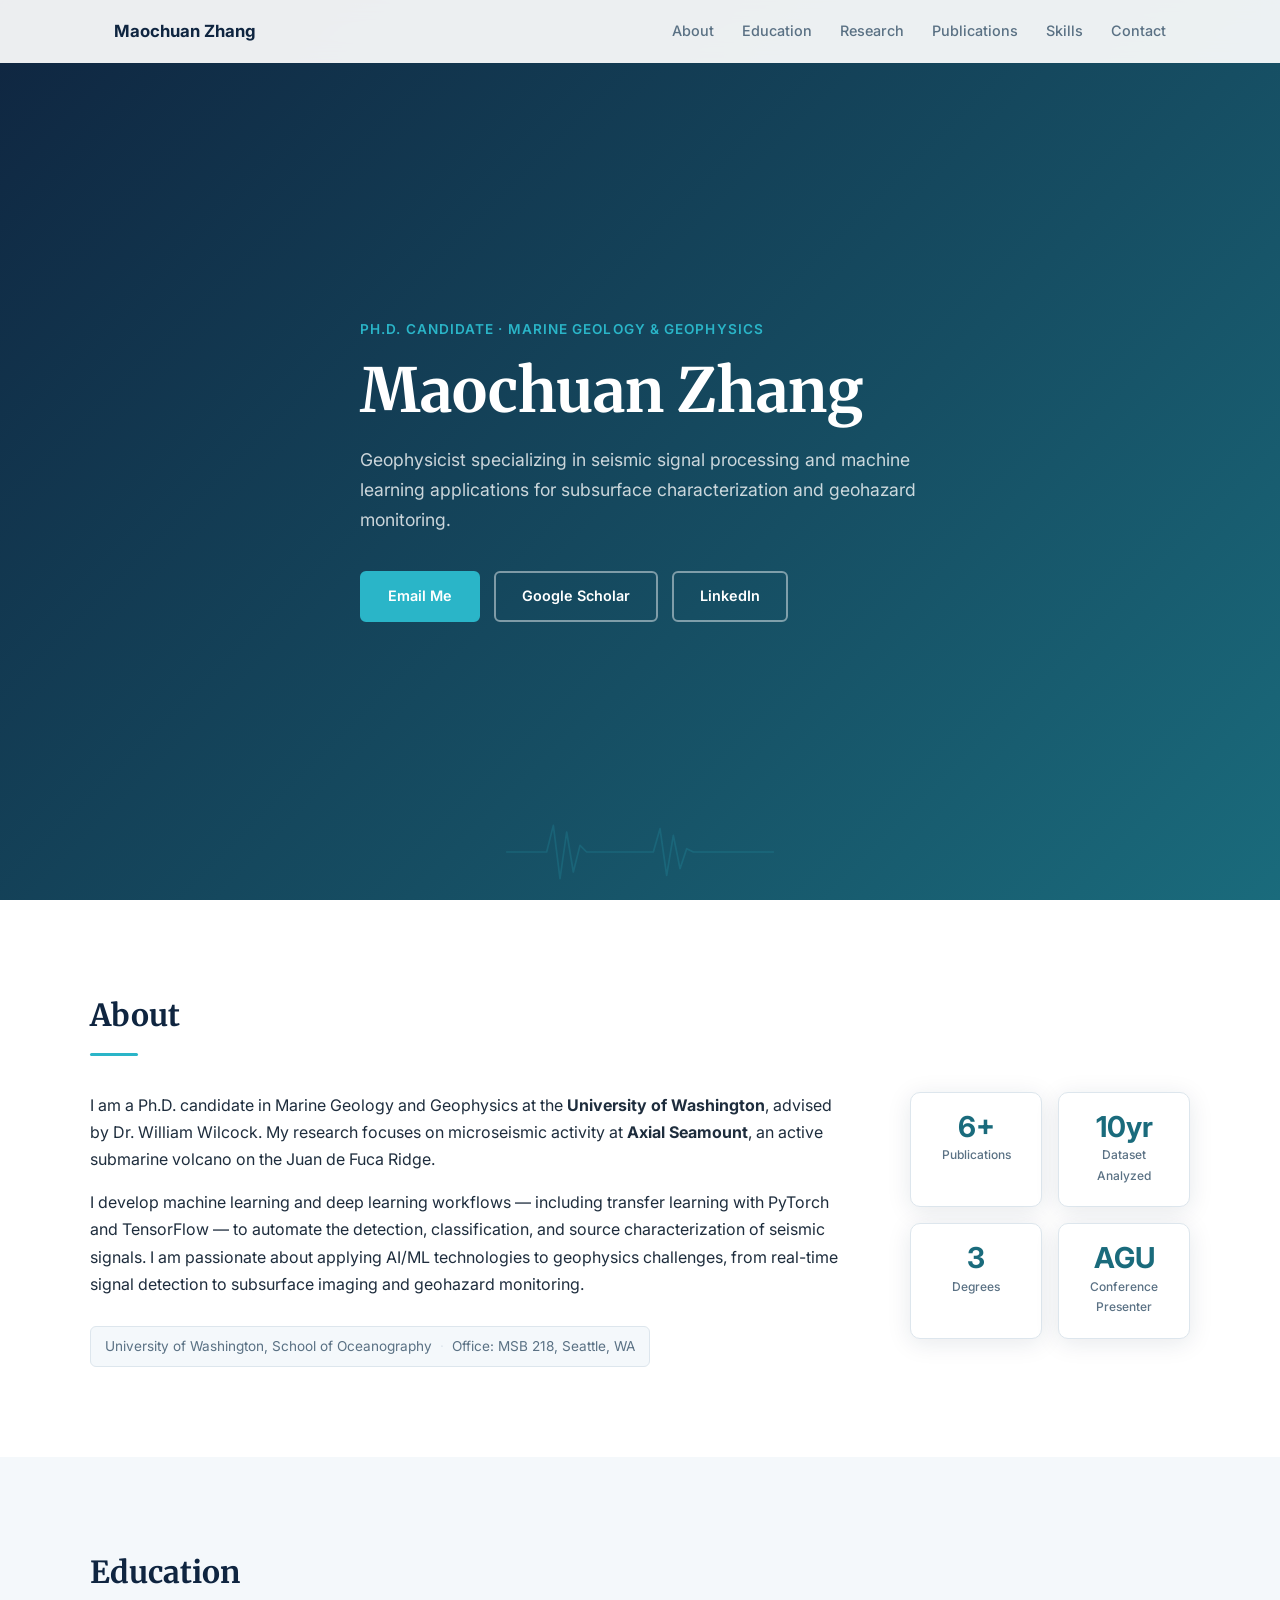
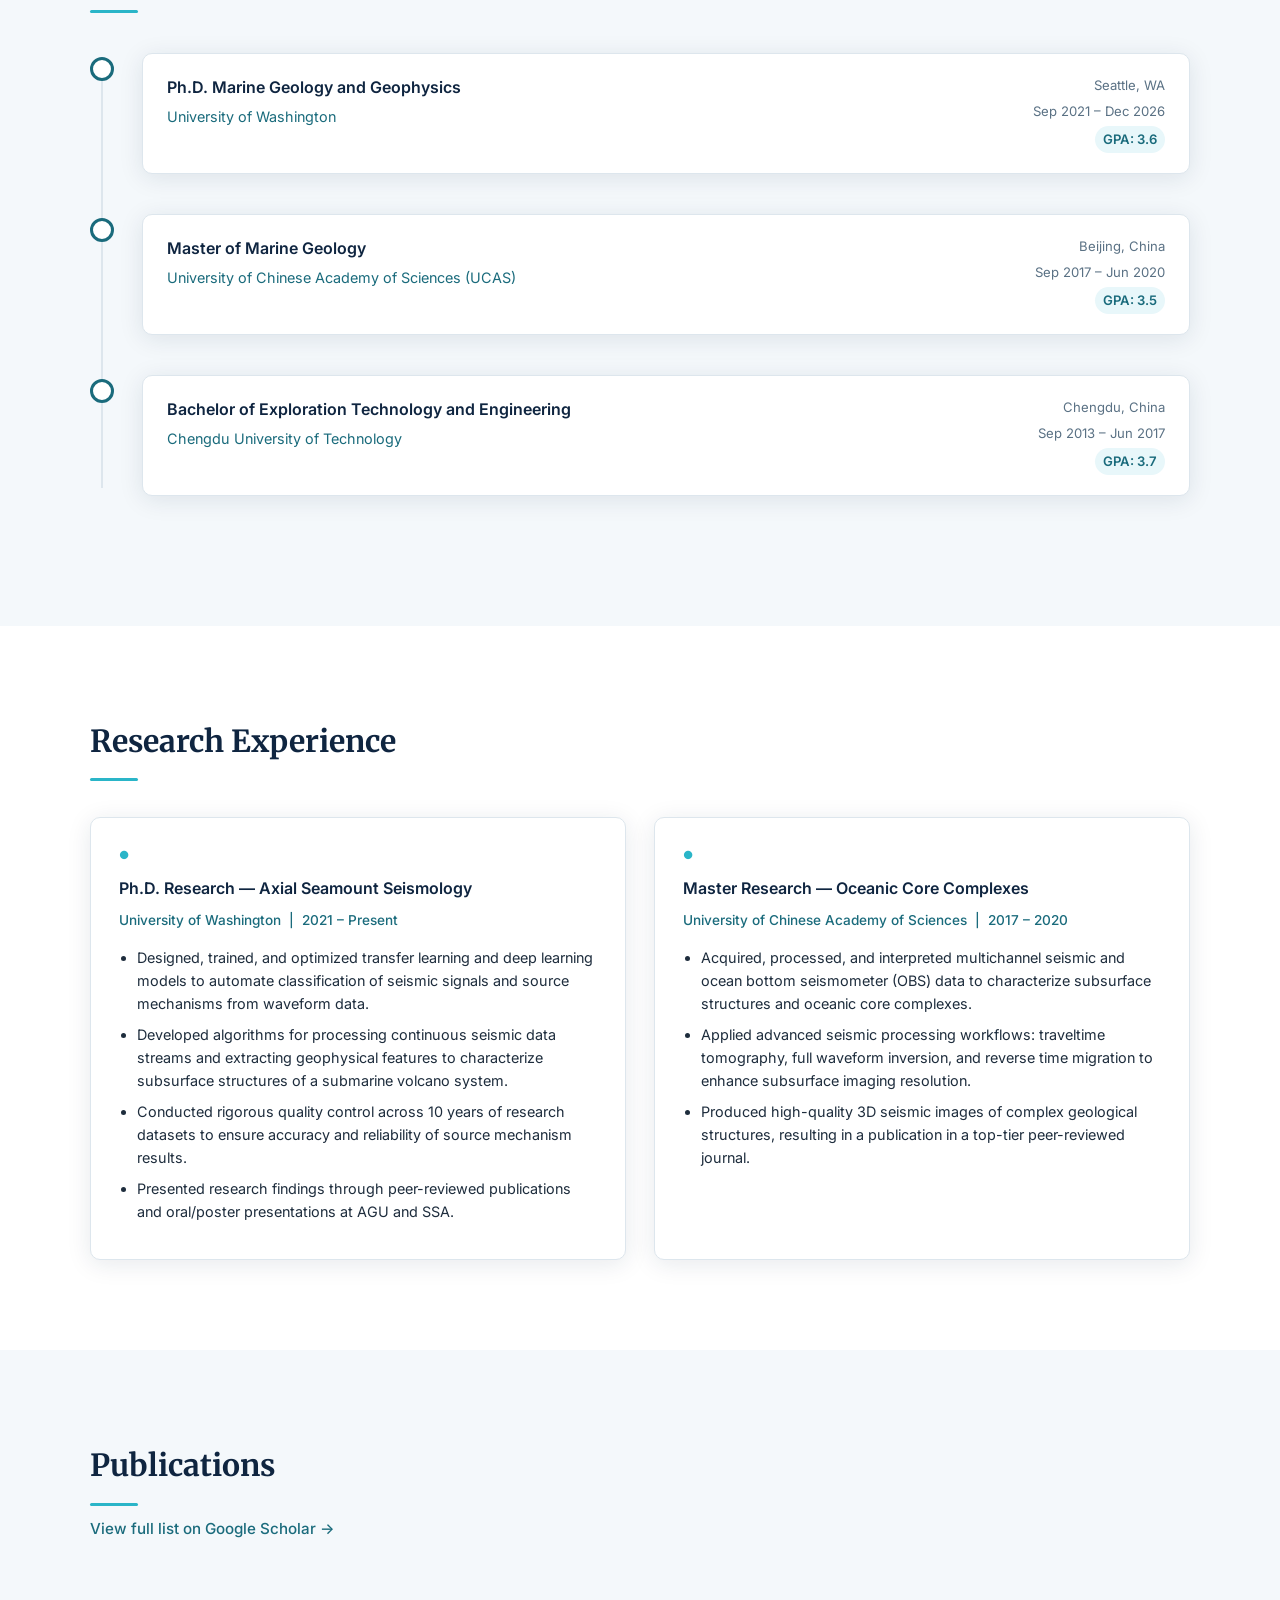
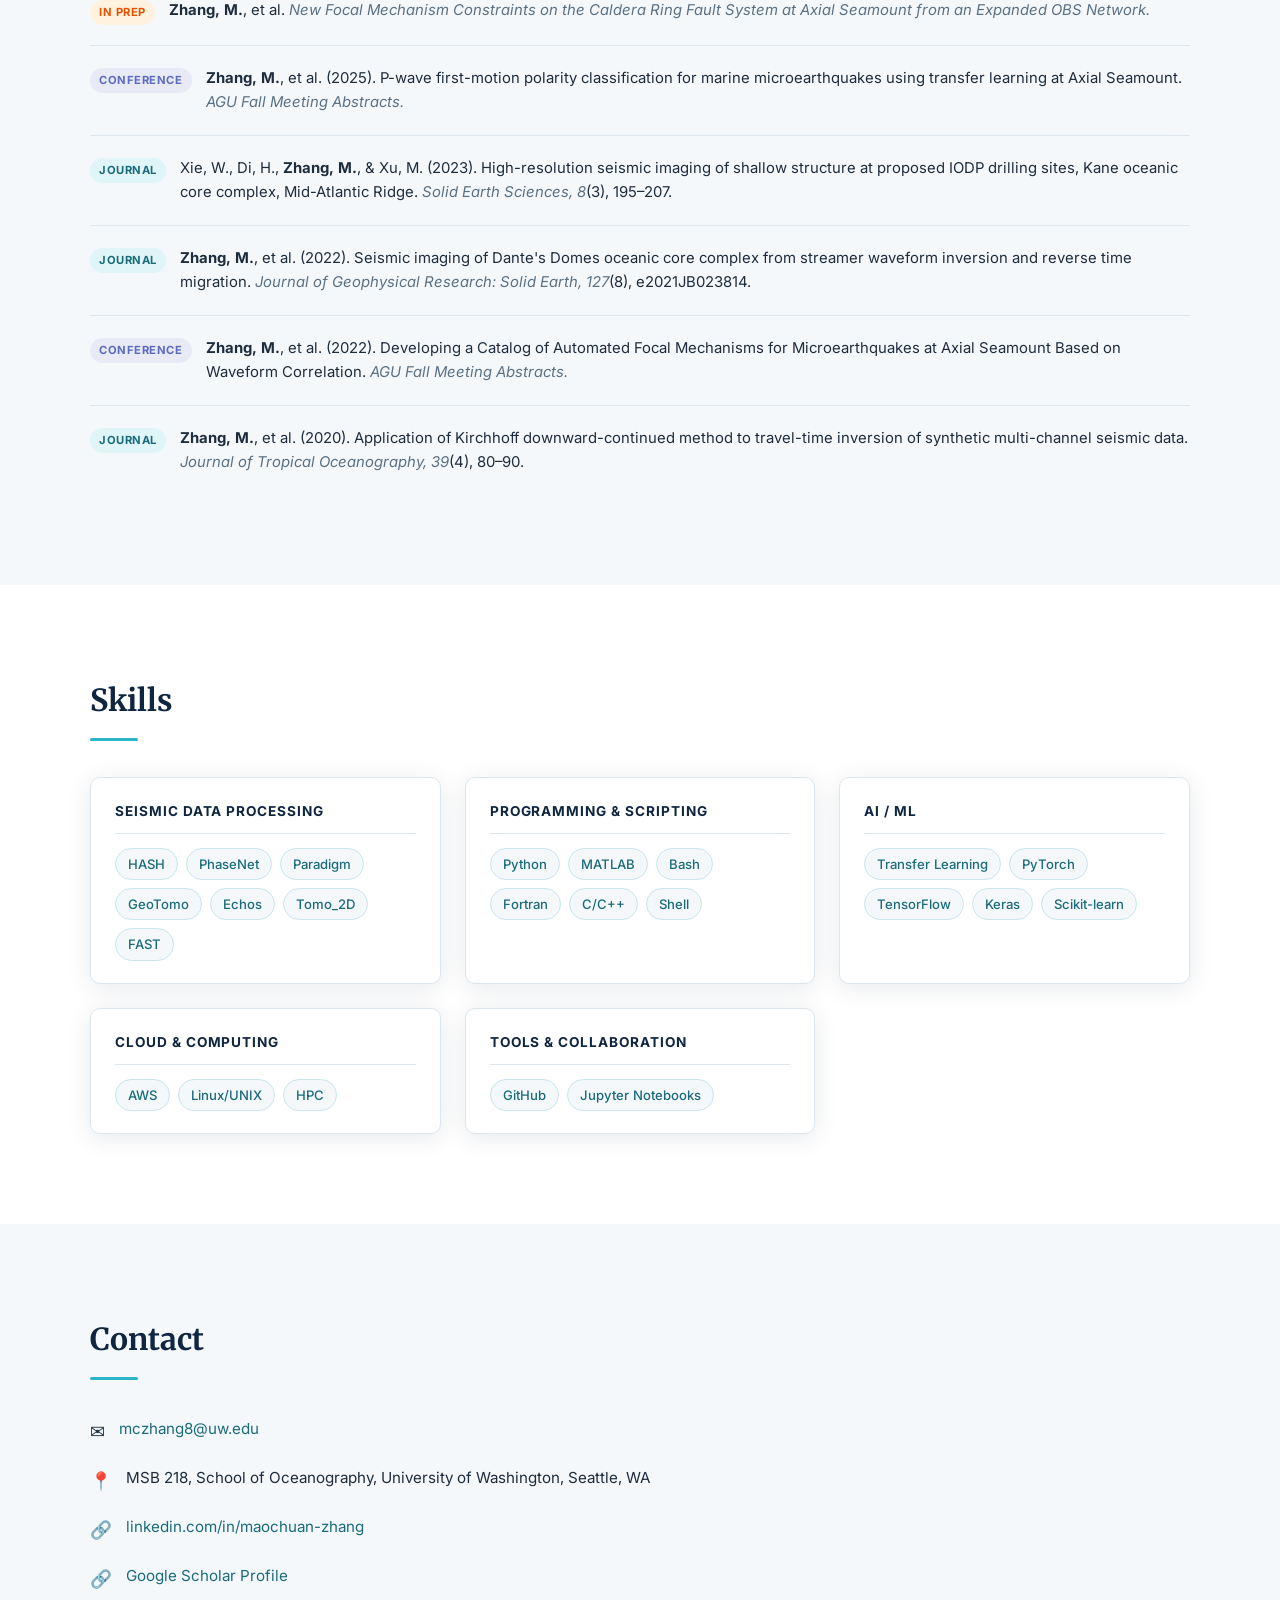
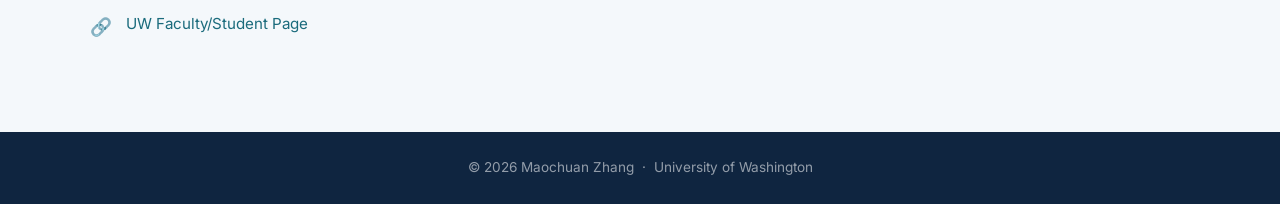
==== index.html @ 8201e982 "Initial personal website Co-Authored-By: Claude Sonnet 4.6 <noreply@anthropic.com>" ====
<!DOCTYPE html>
<html lang="en">
<head>
  <meta charset="UTF-8" />
  <meta name="viewport" content="width=device-width, initial-scale=1.0" />
  <title>Maochuan Zhang</title>
  <link rel="stylesheet" href="style.css" />
  <link href="https://fonts.googleapis.com/css2?family=Inter:wght@300;400;500;600;700&family=Merriweather:ital,wght@0,400;0,700;1,400&display=swap" rel="stylesheet" />
</head>
<body>

  <!-- Navigation -->
  <nav id="navbar">
    <div class="nav-inner">
      <a class="nav-brand" href="#home">Maochuan Zhang</a>
      <ul class="nav-links">
        <li><a href="#about">About</a></li>
        <li><a href="#education">Education</a></li>
        <li><a href="#research">Research</a></li>
        <li><a href="#publications">Publications</a></li>
        <li><a href="#skills">Skills</a></li>
        <li><a href="#contact">Contact</a></li>
      </ul>
      <button class="nav-toggle" aria-label="Toggle menu">&#9776;</button>
    </div>
  </nav>

  <!-- Hero -->
  <section id="home" class="hero">
    <div class="hero-content">
      <p class="hero-tag">Ph.D. Candidate · Marine Geology &amp; Geophysics</p>
      <h1>Maochuan Zhang</h1>
      <p class="hero-sub">
        Geophysicist specializing in seismic signal processing and machine learning applications
        for subsurface characterization and geohazard monitoring.
      </p>
      <div class="hero-links">
        <a href="mailto:mczhang8@uw.edu" class="btn btn-primary">Email Me</a>
        <a href="https://scholar.google.com/citations?user=3ZEk4M4AAAAJ&hl=en" target="_blank" class="btn btn-outline">Google Scholar</a>
        <a href="https://www.linkedin.com/in/maochuan-zhang/" target="_blank" class="btn btn-outline">LinkedIn</a>
      </div>
    </div>
    <div class="hero-visual">
      <div class="seismic-animation">
        <svg viewBox="0 0 400 120" xmlns="http://www.w3.org/2000/svg">
          <polyline class="wave" points="0,60 40,60 60,60 70,20 80,100 90,30 100,90 110,50 120,60 160,60 200,60 220,60 230,25 240,95 250,35 260,85 270,55 280,60 320,60 360,60 400,60"/>
        </svg>
      </div>
    </div>
  </section>

  <!-- About -->
  <section id="about" class="section">
    <div class="container">
      <h2 class="section-title">About</h2>
      <div class="about-grid">
        <div class="about-text">
          <p>
            I am a Ph.D. candidate in Marine Geology and Geophysics at the
            <strong>University of Washington</strong>, advised by Dr. William Wilcock.
            My research focuses on microseismic activity at <strong>Axial Seamount</strong>,
            an active submarine volcano on the Juan de Fuca Ridge.
          </p>
          <p>
            I develop machine learning and deep learning workflows — including transfer learning
            with PyTorch and TensorFlow — to automate the detection, classification, and source
            characterization of seismic signals. I am passionate about applying AI/ML technologies
            to geophysics challenges, from real-time signal detection to subsurface imaging and
            geohazard monitoring.
          </p>
          <div class="affiliation-badge">
            <span>University of Washington, School of Oceanography</span>
            <span class="sep">·</span>
            <span>Office: MSB 218, Seattle, WA</span>
          </div>
        </div>
        <div class="about-stats">
          <div class="stat-card">
            <span class="stat-num">6+</span>
            <span class="stat-label">Publications</span>
          </div>
          <div class="stat-card">
            <span class="stat-num">10yr</span>
            <span class="stat-label">Dataset Analyzed</span>
          </div>
          <div class="stat-card">
            <span class="stat-num">3</span>
            <span class="stat-label">Degrees</span>
          </div>
          <div class="stat-card">
            <span class="stat-num">AGU</span>
            <span class="stat-label">Conference Presenter</span>
          </div>
        </div>
      </div>
    </div>
  </section>

  <!-- Education -->
  <section id="education" class="section section-alt">
    <div class="container">
      <h2 class="section-title">Education</h2>
      <div class="timeline">

        <div class="timeline-item">
          <div class="timeline-dot"></div>
          <div class="timeline-content">
            <div class="timeline-header">
              <div>
                <h3>Ph.D. Marine Geology and Geophysics</h3>
                <p class="institution">University of Washington</p>
              </div>
              <div class="timeline-meta">
                <span class="location">Seattle, WA</span>
                <span class="date">Sep 2021 – Dec 2026</span>
                <span class="gpa">GPA: 3.6</span>
              </div>
            </div>
          </div>
        </div>

        <div class="timeline-item">
          <div class="timeline-dot"></div>
          <div class="timeline-content">
            <div class="timeline-header">
              <div>
                <h3>Master of Marine Geology</h3>
                <p class="institution">University of Chinese Academy of Sciences (UCAS)</p>
              </div>
              <div class="timeline-meta">
                <span class="location">Beijing, China</span>
                <span class="date">Sep 2017 – Jun 2020</span>
                <span class="gpa">GPA: 3.5</span>
              </div>
            </div>
          </div>
        </div>

        <div class="timeline-item">
          <div class="timeline-dot"></div>
          <div class="timeline-content">
            <div class="timeline-header">
              <div>
                <h3>Bachelor of Exploration Technology and Engineering</h3>
                <p class="institution">Chengdu University of Technology</p>
              </div>
              <div class="timeline-meta">
                <span class="location">Chengdu, China</span>
                <span class="date">Sep 2013 – Jun 2017</span>
                <span class="gpa">GPA: 3.7</span>
              </div>
            </div>
          </div>
        </div>

      </div>
    </div>
  </section>

  <!-- Research -->
  <section id="research" class="section">
    <div class="container">
      <h2 class="section-title">Research Experience</h2>
      <div class="research-grid">

        <div class="research-card">
          <div class="research-icon">&#9679;</div>
          <h3>Ph.D. Research — Axial Seamount Seismology</h3>
          <p class="research-place">University of Washington &nbsp;|&nbsp; 2021 – Present</p>
          <ul>
            <li>Designed, trained, and optimized transfer learning and deep learning models to automate classification of seismic signals and source mechanisms from waveform data.</li>
            <li>Developed algorithms for processing continuous seismic data streams and extracting geophysical features to characterize subsurface structures of a submarine volcano system.</li>
            <li>Conducted rigorous quality control across 10 years of research datasets to ensure accuracy and reliability of source mechanism results.</li>
            <li>Presented research findings through peer-reviewed publications and oral/poster presentations at AGU and SSA.</li>
          </ul>
        </div>

        <div class="research-card">
          <div class="research-icon">&#9679;</div>
          <h3>Master Research — Oceanic Core Complexes</h3>
          <p class="research-place">University of Chinese Academy of Sciences &nbsp;|&nbsp; 2017 – 2020</p>
          <ul>
            <li>Acquired, processed, and interpreted multichannel seismic and ocean bottom seismometer (OBS) data to characterize subsurface structures and oceanic core complexes.</li>
            <li>Applied advanced seismic processing workflows: traveltime tomography, full waveform inversion, and reverse time migration to enhance subsurface imaging resolution.</li>
            <li>Produced high-quality 3D seismic images of complex geological structures, resulting in a publication in a top-tier peer-reviewed journal.</li>
          </ul>
        </div>

      </div>
    </div>
  </section>

  <!-- Publications -->
  <section id="publications" class="section section-alt">
    <div class="container">
      <h2 class="section-title">Publications</h2>
      <p class="section-sub">
        <a href="https://scholar.google.com/citations?user=3ZEk4M4AAAAJ&hl=en" target="_blank">View full list on Google Scholar &rarr;</a>
      </p>
      <ol class="pub-list">

        <li class="pub-item">
          <span class="pub-badge prep">In Prep</span>
          <p><strong>Zhang, M.</strong>, et al. <em>New Focal Mechanism Constraints on the Caldera Ring Fault System at Axial Seamount from an Expanded OBS Network.</em></p>
        </li>

        <li class="pub-item">
          <span class="pub-badge conf">Conference</span>
          <p><strong>Zhang, M.</strong>, et al. (2025). P-wave first-motion polarity classification for marine microearthquakes using transfer learning at Axial Seamount. <em>AGU Fall Meeting Abstracts.</em></p>
        </li>

        <li class="pub-item">
          <span class="pub-badge journal">Journal</span>
          <p>Xie, W., Di, H., <strong>Zhang, M.</strong>, &amp; Xu, M. (2023). High-resolution seismic imaging of shallow structure at proposed IODP drilling sites, Kane oceanic core complex, Mid-Atlantic Ridge. <em>Solid Earth Sciences, 8</em>(3), 195–207.</p>
        </li>

        <li class="pub-item">
          <span class="pub-badge journal">Journal</span>
          <p><strong>Zhang, M.</strong>, et al. (2022). Seismic imaging of Dante's Domes oceanic core complex from streamer waveform inversion and reverse time migration. <em>Journal of Geophysical Research: Solid Earth, 127</em>(8), e2021JB023814.</p>
        </li>

        <li class="pub-item">
          <span class="pub-badge conf">Conference</span>
          <p><strong>Zhang, M.</strong>, et al. (2022). Developing a Catalog of Automated Focal Mechanisms for Microearthquakes at Axial Seamount Based on Waveform Correlation. <em>AGU Fall Meeting Abstracts.</em></p>
        </li>

        <li class="pub-item">
          <span class="pub-badge journal">Journal</span>
          <p><strong>Zhang, M.</strong>, et al. (2020). Application of Kirchhoff downward-continued method to travel-time inversion of synthetic multi-channel seismic data. <em>Journal of Tropical Oceanography, 39</em>(4), 80–90.</p>
        </li>

      </ol>
    </div>
  </section>

  <!-- Skills -->
  <section id="skills" class="section">
    <div class="container">
      <h2 class="section-title">Skills</h2>
      <div class="skills-grid">

        <div class="skill-group">
          <h3>Seismic Data Processing</h3>
          <div class="tags">
            <span>HASH</span><span>PhaseNet</span><span>Paradigm</span>
            <span>GeoTomo</span><span>Echos</span><span>Tomo_2D</span><span>FAST</span>
          </div>
        </div>

        <div class="skill-group">
          <h3>Programming &amp; Scripting</h3>
          <div class="tags">
            <span>Python</span><span>MATLAB</span><span>Bash</span>
            <span>Fortran</span><span>C/C++</span><span>Shell</span>
          </div>
        </div>

        <div class="skill-group">
          <h3>AI / ML</h3>
          <div class="tags">
            <span>Transfer Learning</span><span>PyTorch</span><span>TensorFlow</span>
            <span>Keras</span><span>Scikit-learn</span>
          </div>
        </div>

        <div class="skill-group">
          <h3>Cloud &amp; Computing</h3>
          <div class="tags">
            <span>AWS</span><span>Linux/UNIX</span><span>HPC</span>
          </div>
        </div>

        <div class="skill-group">
          <h3>Tools &amp; Collaboration</h3>
          <div class="tags">
            <span>GitHub</span><span>Jupyter Notebooks</span>
          </div>
        </div>

      </div>
    </div>
  </section>

  <!-- Contact -->
  <section id="contact" class="section section-alt">
    <div class="container">
      <h2 class="section-title">Contact</h2>
      <div class="contact-grid">
        <div class="contact-info">
          <div class="contact-item">
            <span class="contact-icon">&#9993;</span>
            <a href="mailto:mczhang8@uw.edu">mczhang8@uw.edu</a>
          </div>
          <div class="contact-item">
            <span class="contact-icon">&#128205;</span>
            <span>MSB 218, School of Oceanography, University of Washington, Seattle, WA</span>
          </div>
          <div class="contact-item">
            <span class="contact-icon">&#128279;</span>
            <a href="https://www.linkedin.com/in/maochuan-zhang/" target="_blank">linkedin.com/in/maochuan-zhang</a>
          </div>
          <div class="contact-item">
            <span class="contact-icon">&#128279;</span>
            <a href="https://scholar.google.com/citations?user=3ZEk4M4AAAAJ&hl=en" target="_blank">Google Scholar Profile</a>
          </div>
          <div class="contact-item">
            <span class="contact-icon">&#128279;</span>
            <a href="https://www.ocean.washington.edu/home/Maochuan_Zhang" target="_blank">UW Faculty/Student Page</a>
          </div>
        </div>
      </div>
    </div>
  </section>

  <!-- Footer -->
  <footer>
    <p>&copy; 2026 Maochuan Zhang &nbsp;&middot;&nbsp; University of Washington</p>
  </footer>

  <script>
    // Sticky nav shadow
    window.addEventListener('scroll', () => {
      document.getElementById('navbar').classList.toggle('scrolled', window.scrollY > 10);
    });

    // Mobile menu toggle
    document.querySelector('.nav-toggle').addEventListener('click', () => {
      document.querySelector('.nav-links').classList.toggle('open');
    });

    // Smooth active link highlighting
    const sections = document.querySelectorAll('section[id]');
    const navLinks = document.querySelectorAll('.nav-links a');
    const observer = new IntersectionObserver(entries => {
      entries.forEach(e => {
        if (e.isIntersecting) {
          navLinks.forEach(a => a.classList.remove('active'));
          const link = document.querySelector(`.nav-links a[href="#${e.target.id}"]`);
          if (link) link.classList.add('active');
        }
      });
    }, { threshold: 0.4 });
    sections.forEach(s => observer.observe(s));
  </script>

</body>
</html>
---- style.css ----
/* ===== Reset & Base ===== */
*, *::before, *::after { box-sizing: border-box; margin: 0; padding: 0; }

:root {
  --navy:    #0f2540;
  --teal:    #1a6b7c;
  --accent:  #2ab5c8;
  --light:   #f4f8fb;
  --white:   #ffffff;
  --text:    #1e2d3d;
  --muted:   #5a7184;
  --border:  #dde6ed;
  --radius:  10px;
  --shadow:  0 4px 24px rgba(15,37,64,0.10);
}

html { scroll-behavior: smooth; }

body {
  font-family: 'Inter', sans-serif;
  color: var(--text);
  background: var(--white);
  line-height: 1.7;
  font-size: 16px;
}

a { color: var(--teal); text-decoration: none; }
a:hover { color: var(--accent); }

/* ===== Nav ===== */
#navbar {
  position: fixed; top: 0; left: 0; right: 0; z-index: 100;
  background: rgba(255,255,255,0.92);
  backdrop-filter: blur(10px);
  border-bottom: 1px solid transparent;
  transition: border-color 0.2s, box-shadow 0.2s;
}
#navbar.scrolled {
  border-color: var(--border);
  box-shadow: 0 2px 12px rgba(15,37,64,0.08);
}
.nav-inner {
  max-width: 1100px; margin: auto;
  padding: 0 24px;
  height: 62px;
  display: flex; align-items: center; justify-content: space-between;
}
.nav-brand {
  font-weight: 700; font-size: 1.05rem;
  color: var(--navy);
}
.nav-links {
  display: flex; gap: 28px; list-style: none;
}
.nav-links a {
  font-size: 0.9rem; font-weight: 500;
  color: var(--muted);
  transition: color 0.2s;
  padding-bottom: 2px;
  border-bottom: 2px solid transparent;
}
.nav-links a:hover,
.nav-links a.active {
  color: var(--teal);
  border-bottom-color: var(--accent);
}
.nav-toggle {
  display: none; background: none; border: none;
  font-size: 1.4rem; cursor: pointer; color: var(--navy);
}

/* ===== Hero ===== */
.hero {
  min-height: 100vh;
  background: linear-gradient(135deg, var(--navy) 0%, #164e63 60%, #1a6b7c 100%);
  display: flex; align-items: center;
  padding: 100px 24px 60px;
}
.hero > * { max-width: 1100px; margin: auto; }
.hero {
  flex-direction: column;
  justify-content: center;
  gap: 0;
  position: relative;
  overflow: hidden;
}
.hero-content {
  max-width: 680px;
  position: relative; z-index: 2;
}
.hero-tag {
  font-size: 0.85rem; font-weight: 600; letter-spacing: 0.08em;
  text-transform: uppercase;
  color: var(--accent);
  margin-bottom: 14px;
}
.hero h1 {
  font-family: 'Merriweather', serif;
  font-size: clamp(2.4rem, 5vw, 3.8rem);
  color: var(--white);
  line-height: 1.15;
  margin-bottom: 20px;
}
.hero-sub {
  font-size: 1.1rem;
  color: rgba(255,255,255,0.78);
  max-width: 560px;
  margin-bottom: 36px;
}
.hero-links { display: flex; gap: 14px; flex-wrap: wrap; }

.btn {
  padding: 11px 26px;
  border-radius: 6px;
  font-size: 0.9rem; font-weight: 600;
  transition: all 0.2s;
  display: inline-block;
}
.btn-primary {
  background: var(--accent);
  color: var(--white);
  border: 2px solid var(--accent);
}
.btn-primary:hover { background: #23a0b2; border-color: #23a0b2; color: var(--white); }
.btn-outline {
  background: transparent;
  color: var(--white);
  border: 2px solid rgba(255,255,255,0.45);
}
.btn-outline:hover { border-color: var(--accent); color: var(--accent); }

/* Seismic wave SVG */
.hero-visual {
  position: absolute; bottom: 0; left: 0; right: 0;
  opacity: 0.18; pointer-events: none;
}
.hero-visual svg { width: 100%; height: 80px; }
.wave {
  fill: none;
  stroke: var(--accent);
  stroke-width: 2.5;
  stroke-linecap: round;
  stroke-linejoin: round;
}

/* ===== Sections ===== */
.section { padding: 90px 24px; }
.section-alt { background: var(--light); }

.container { max-width: 1100px; margin: auto; }

.section-title {
  font-family: 'Merriweather', serif;
  font-size: 1.9rem;
  color: var(--navy);
  margin-bottom: 10px;
  position: relative;
  padding-bottom: 14px;
}
.section-title::after {
  content: '';
  position: absolute; bottom: 0; left: 0;
  width: 48px; height: 3px;
  background: var(--accent);
  border-radius: 2px;
}
.section-sub {
  margin-top: 4px; margin-bottom: 36px;
  color: var(--muted); font-size: 0.95rem;
}
.section-sub a { color: var(--teal); font-weight: 500; }

/* ===== About ===== */
.about-grid {
  display: grid;
  grid-template-columns: 1fr 280px;
  gap: 60px;
  margin-top: 36px;
  align-items: start;
}
.about-text p { margin-bottom: 16px; color: var(--text); }
.affiliation-badge {
  display: inline-flex; gap: 8px; flex-wrap: wrap;
  margin-top: 12px;
  background: var(--light);
  border: 1px solid var(--border);
  border-radius: 6px;
  padding: 8px 14px;
  font-size: 0.85rem; color: var(--muted);
}
.affiliation-badge .sep { color: var(--border); }
.about-stats {
  display: grid; grid-template-columns: 1fr 1fr; gap: 16px;
}
.stat-card {
  background: var(--white);
  border: 1px solid var(--border);
  border-radius: var(--radius);
  padding: 20px 16px;
  text-align: center;
  box-shadow: var(--shadow);
  display: flex; flex-direction: column; gap: 4px;
}
.stat-num {
  font-size: 1.8rem; font-weight: 700;
  color: var(--teal);
  line-height: 1;
}
.stat-label { font-size: 0.75rem; color: var(--muted); font-weight: 500; }

/* ===== Timeline ===== */
.timeline { margin-top: 40px; position: relative; }
.timeline::before {
  content: '';
  position: absolute; left: 11px; top: 8px; bottom: 8px;
  width: 2px; background: var(--border);
}
.timeline-item {
  display: flex; gap: 28px;
  margin-bottom: 40px;
  position: relative;
}
.timeline-dot {
  flex-shrink: 0;
  width: 24px; height: 24px;
  background: var(--white);
  border: 3px solid var(--teal);
  border-radius: 50%;
  margin-top: 4px;
  position: relative; z-index: 1;
}
.timeline-content { flex: 1; }
.timeline-header {
  display: flex; justify-content: space-between;
  flex-wrap: wrap; gap: 8px;
  background: var(--white);
  border: 1px solid var(--border);
  border-radius: var(--radius);
  padding: 20px 24px;
  box-shadow: var(--shadow);
}
.timeline-header h3 { font-size: 1rem; color: var(--navy); font-weight: 600; }
.institution { color: var(--teal); font-size: 0.9rem; margin-top: 4px; }
.timeline-meta {
  display: flex; flex-direction: column; align-items: flex-end; gap: 4px;
  text-align: right;
}
.location { font-size: 0.82rem; color: var(--muted); }
.date { font-size: 0.82rem; color: var(--muted); }
.gpa {
  font-size: 0.82rem; font-weight: 600;
  color: var(--teal);
  background: #e8f7fa;
  padding: 2px 8px; border-radius: 20px;
}

/* ===== Research ===== */
.research-grid {
  display: grid; grid-template-columns: 1fr 1fr; gap: 28px;
  margin-top: 36px;
}
.research-card {
  background: var(--white);
  border: 1px solid var(--border);
  border-radius: var(--radius);
  padding: 28px;
  box-shadow: var(--shadow);
  transition: transform 0.2s, box-shadow 0.2s;
}
.research-card:hover {
  transform: translateY(-3px);
  box-shadow: 0 8px 32px rgba(15,37,64,0.13);
}
.research-icon { font-size: 0.7rem; color: var(--accent); margin-bottom: 10px; }
.research-card h3 { font-size: 1rem; color: var(--navy); font-weight: 600; margin-bottom: 6px; }
.research-place { font-size: 0.85rem; color: var(--teal); margin-bottom: 14px; font-weight: 500; }
.research-card ul { padding-left: 18px; }
.research-card li {
  font-size: 0.9rem; color: var(--text);
  margin-bottom: 8px; line-height: 1.6;
}

/* ===== Publications ===== */
.pub-list {
  margin-top: 8px;
  counter-reset: pub-counter;
  list-style: none;
}
.pub-item {
  display: flex; gap: 14px; align-items: flex-start;
  padding: 20px 0;
  border-bottom: 1px solid var(--border);
}
.pub-item:last-child { border-bottom: none; }
.pub-item p { font-size: 0.93rem; line-height: 1.65; }
.pub-item em { color: var(--muted); }
.pub-badge {
  flex-shrink: 0;
  font-size: 0.7rem; font-weight: 700; letter-spacing: 0.05em;
  text-transform: uppercase;
  padding: 3px 9px; border-radius: 20px;
  margin-top: 2px;
}
.pub-badge.journal { background: #e0f5f8; color: var(--teal); }
.pub-badge.conf    { background: #e8eaf6; color: #5c6bc0; }
.pub-badge.prep    { background: #fff3e0; color: #e65100; }

/* ===== Skills ===== */
.skills-grid {
  display: grid; grid-template-columns: repeat(auto-fill, minmax(280px, 1fr));
  gap: 24px; margin-top: 36px;
}
.skill-group {
  background: var(--white);
  border: 1px solid var(--border);
  border-radius: var(--radius);
  padding: 22px 24px;
  box-shadow: var(--shadow);
}
.skill-group h3 {
  font-size: 0.85rem; font-weight: 700;
  text-transform: uppercase; letter-spacing: 0.07em;
  color: var(--navy);
  margin-bottom: 14px;
  padding-bottom: 10px;
  border-bottom: 1px solid var(--border);
}
.tags { display: flex; flex-wrap: wrap; gap: 8px; }
.tags span {
  background: var(--light);
  color: var(--teal);
  border: 1px solid #c8e6ec;
  font-size: 0.82rem; font-weight: 500;
  padding: 4px 12px; border-radius: 20px;
}

/* ===== Contact ===== */
.contact-grid { margin-top: 36px; }
.contact-info {
  display: flex; flex-direction: column; gap: 18px;
  max-width: 560px;
}
.contact-item {
  display: flex; align-items: flex-start; gap: 14px;
  font-size: 0.95rem;
}
.contact-icon { font-size: 1.1rem; flex-shrink: 0; margin-top: 1px; }

/* ===== Footer ===== */
footer {
  background: var(--navy);
  color: rgba(255,255,255,0.55);
  text-align: center;
  padding: 24px;
  font-size: 0.85rem;
}

/* ===== Responsive ===== */
@media (max-width: 768px) {
  .nav-links {
    display: none; flex-direction: column;
    position: absolute; top: 62px; left: 0; right: 0;
    background: var(--white);
    padding: 16px 24px;
    border-bottom: 1px solid var(--border);
    box-shadow: var(--shadow);
    gap: 16px;
  }
  .nav-links.open { display: flex; }
  .nav-toggle { display: block; }

  .about-grid { grid-template-columns: 1fr; gap: 36px; }
  .research-grid { grid-template-columns: 1fr; }
  .timeline-header { flex-direction: column; }
  .timeline-meta { align-items: flex-start; }
  .about-stats { grid-template-columns: repeat(4,1fr); }
}

@media (max-width: 480px) {
  .about-stats { grid-template-columns: 1fr 1fr; }
  .hero h1 { font-size: 2rem; }
}
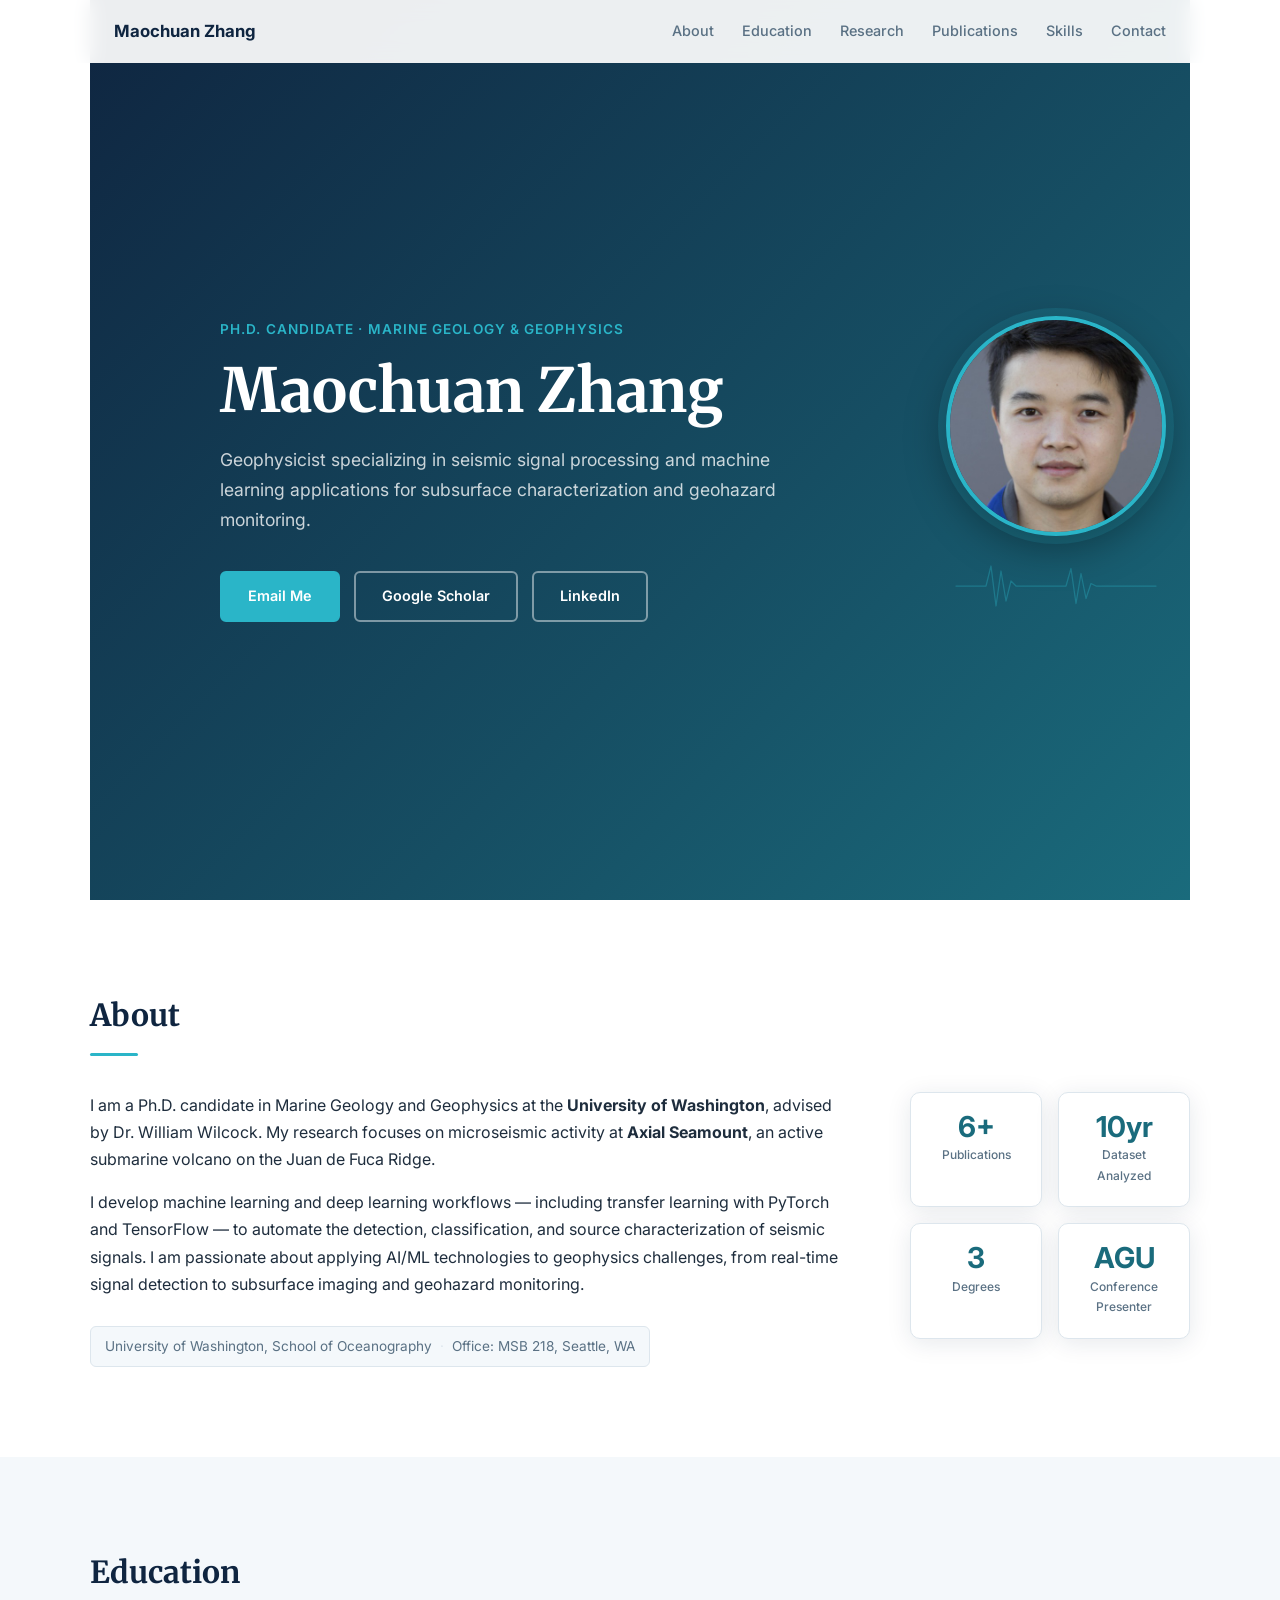
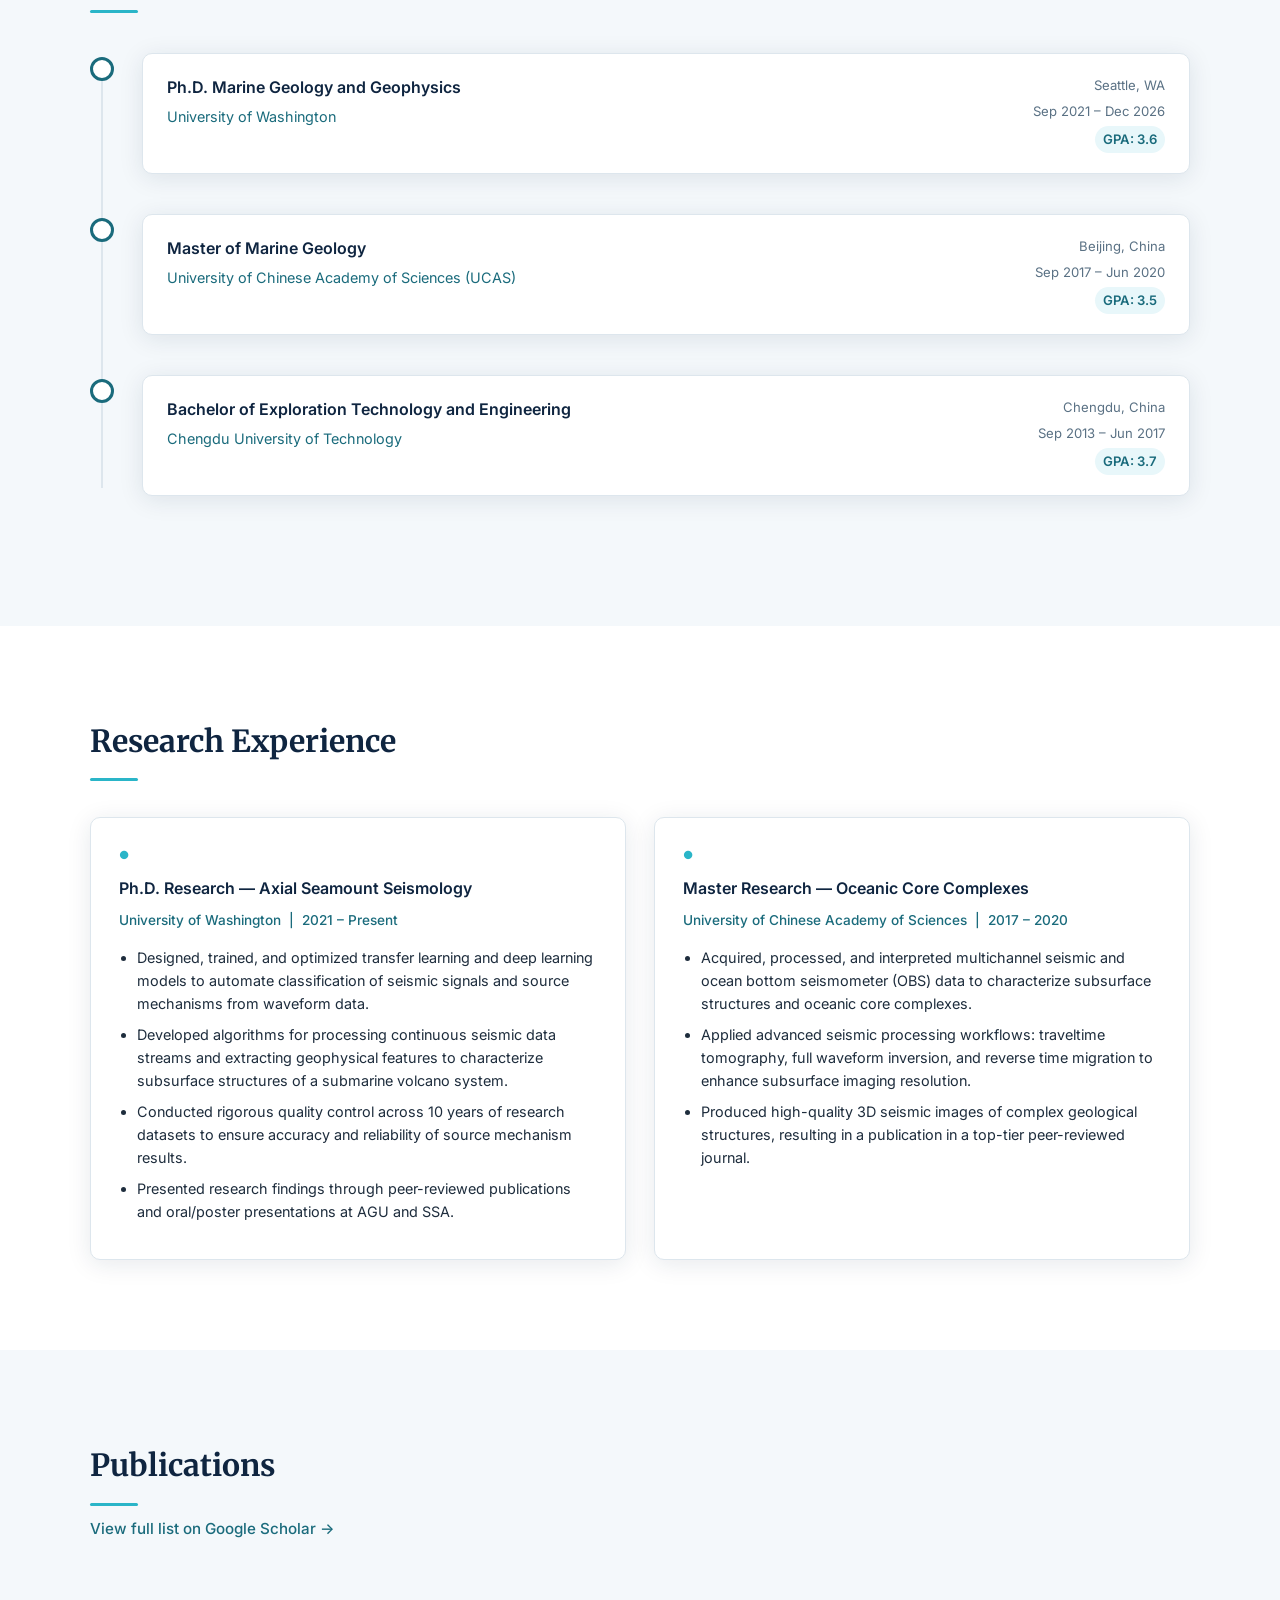
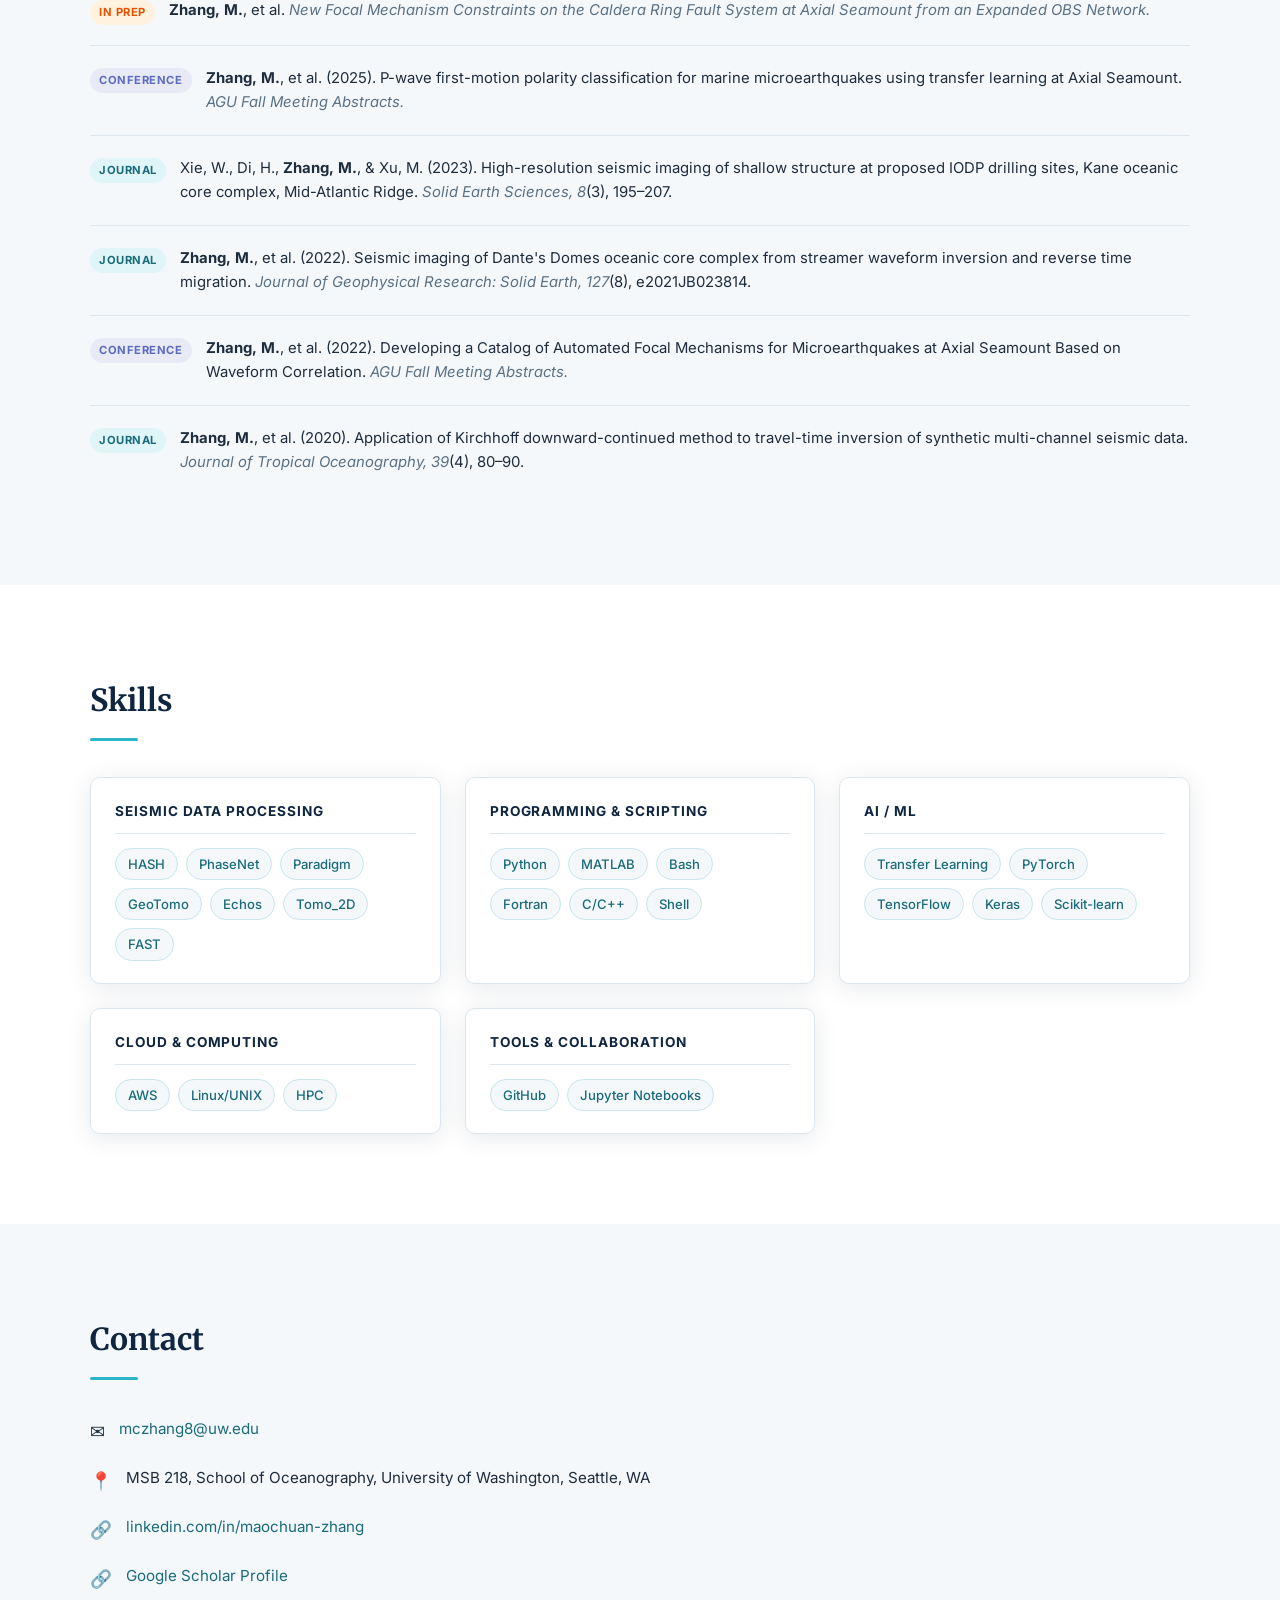
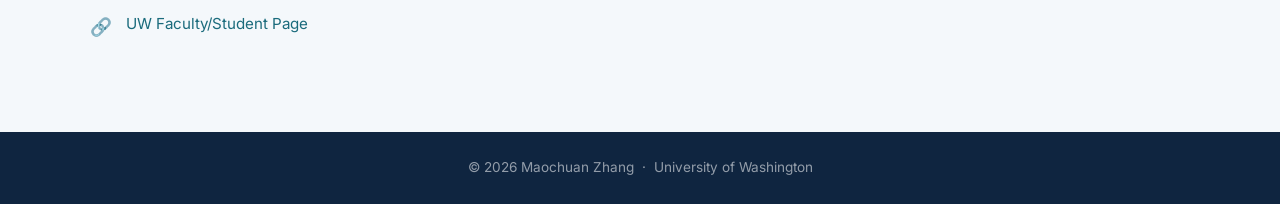
==== commit 306899ef: "Add profile photo to hero section Co-Authored-By: Claude Sonnet 4.6 <noreply@anthropic.com>" ====
--- a/index.html
+++ b/index.html
@@ -41,6 +41,9 @@
       </div>
     </div>
     <div class="hero-visual">
+      <div class="hero-photo-wrap">
+        <img src="profile.jpg" alt="Maochuan Zhang" class="hero-photo" />
+      </div>
       <div class="seismic-animation">
         <svg viewBox="0 0 400 120" xmlns="http://www.w3.org/2000/svg">
           <polyline class="wave" points="0,60 40,60 60,60 70,20 80,100 90,30 100,90 110,50 120,60 160,60 200,60 220,60 230,25 240,95 250,35 260,85 270,55 280,60 320,60 360,60 400,60"/>
--- a/style.css
+++ b/style.css
@@ -129,12 +129,37 @@
 }
 .btn-outline:hover { border-color: var(--accent); color: var(--accent); }
 
+/* Hero layout */
+.hero {
+  display: grid !important;
+  grid-template-columns: 1fr auto;
+  align-items: center;
+  gap: 60px;
+  max-width: 1100px;
+  margin: auto;
+  width: 100%;
+}
+
+/* Profile photo */
+.hero-photo-wrap {
+  position: relative; z-index: 2;
+}
+.hero-photo {
+  width: 220px; height: 220px;
+  object-fit: cover;
+  border-radius: 50%;
+  border: 4px solid var(--accent);
+  box-shadow: 0 0 0 8px rgba(42,181,200,0.15), 0 12px 40px rgba(0,0,0,0.35);
+  display: block;
+}
+
 /* Seismic wave SVG */
 .hero-visual {
-  position: absolute; bottom: 0; left: 0; right: 0;
-  opacity: 0.18; pointer-events: none;
-}
-.hero-visual svg { width: 100%; height: 80px; }
+  display: flex; flex-direction: column; align-items: center; gap: 20px;
+  position: relative; z-index: 2;
+}
+.seismic-animation { opacity: 0.35; width: 220px; }
+.seismic-animation svg { width: 100%; height: 60px; }
 .wave {
   fill: none;
   stroke: var(--accent);
@@ -357,6 +382,14 @@
 
 /* ===== Responsive ===== */
 @media (max-width: 768px) {
+  .hero {
+    grid-template-columns: 1fr !important;
+    text-align: center;
+  }
+  .hero-visual { align-items: center; }
+  .hero-photo { width: 160px; height: 160px; }
+  .hero-links { justify-content: center; }
+
   .nav-links {
     display: none; flex-direction: column;
     position: absolute; top: 62px; left: 0; right: 0;
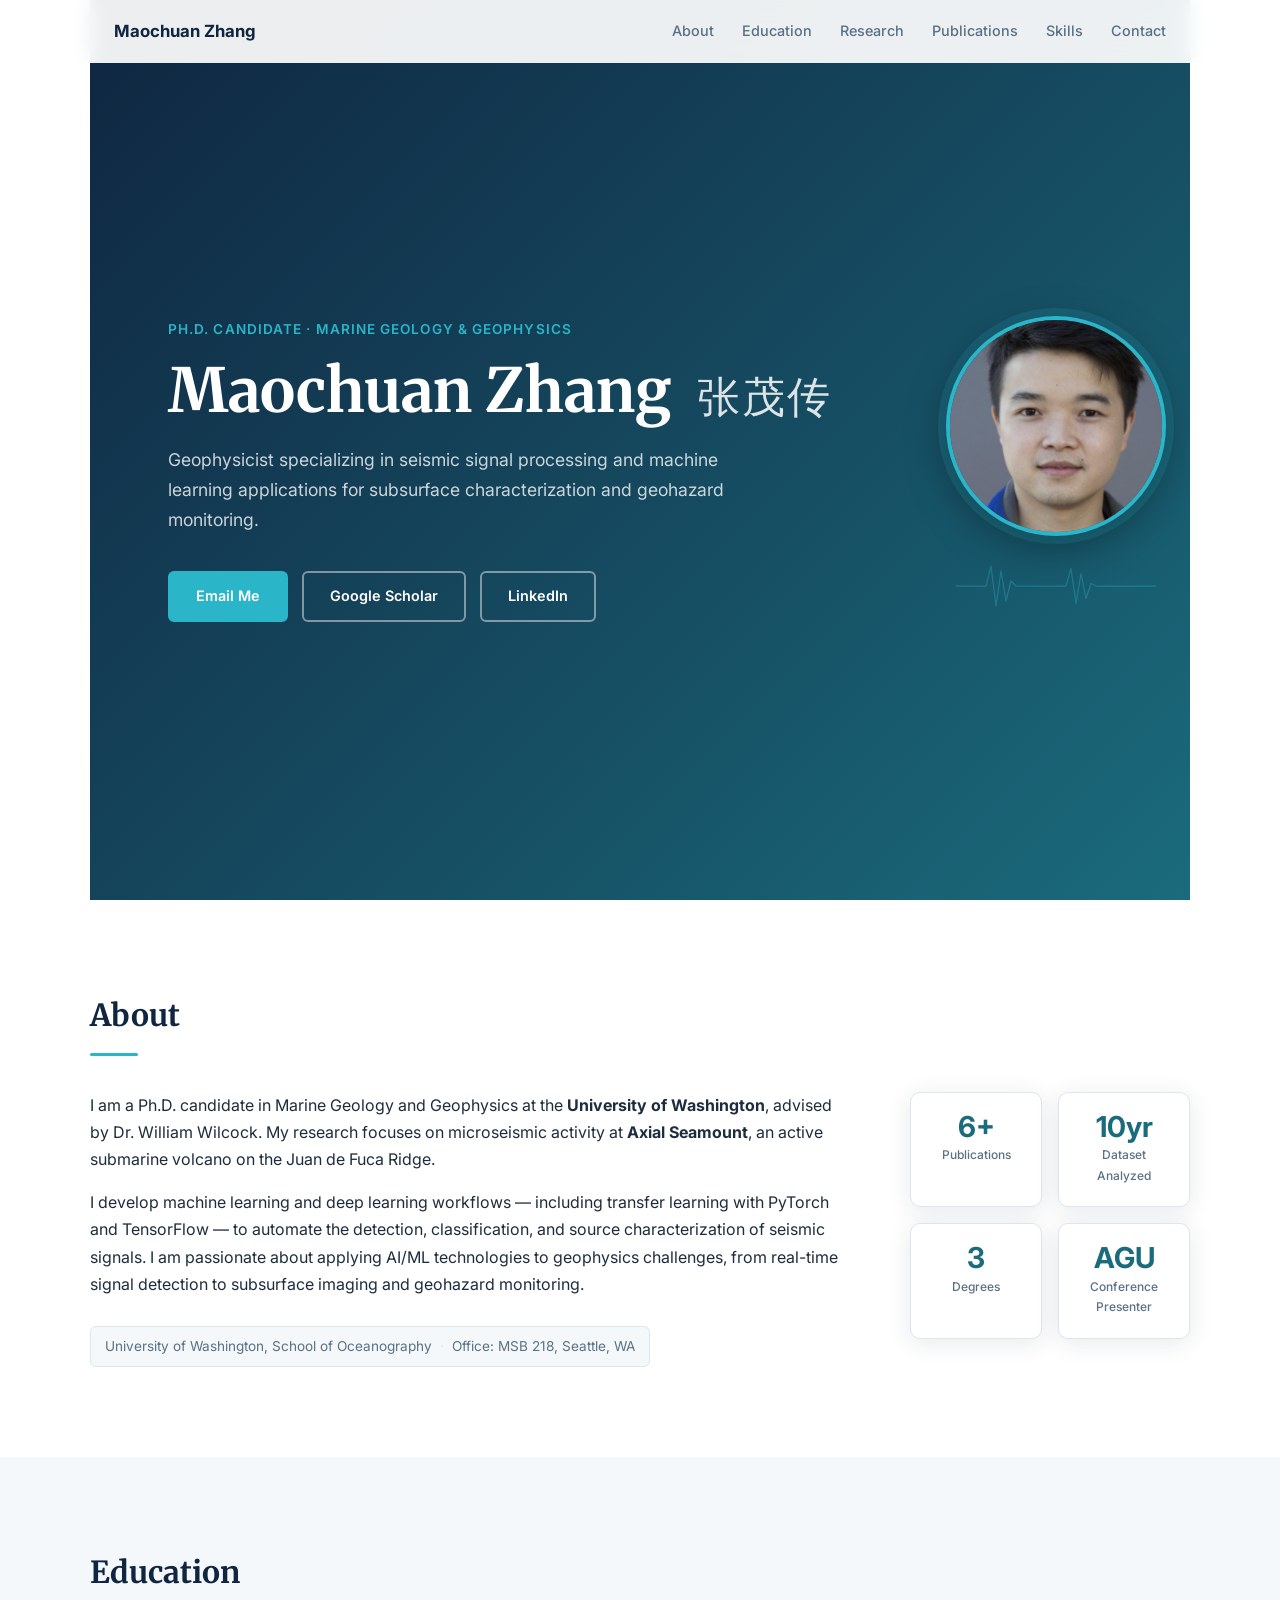
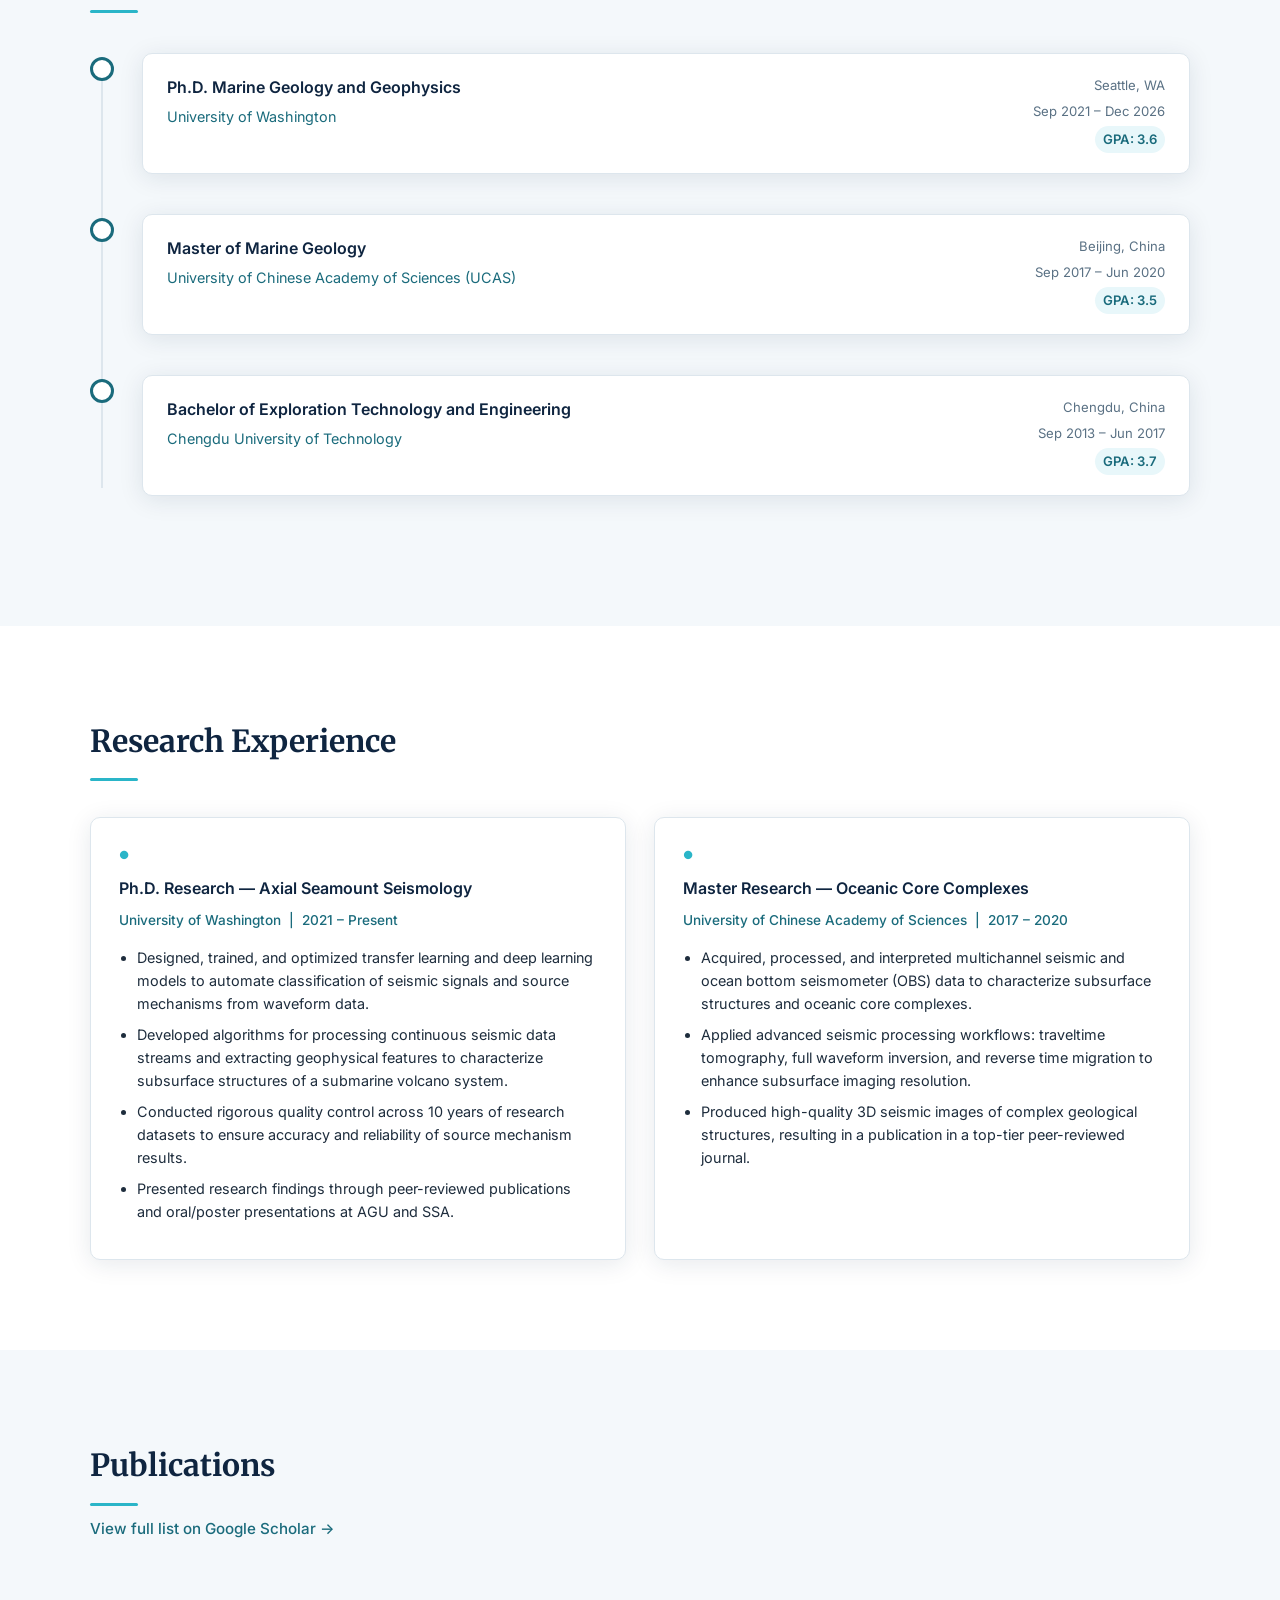
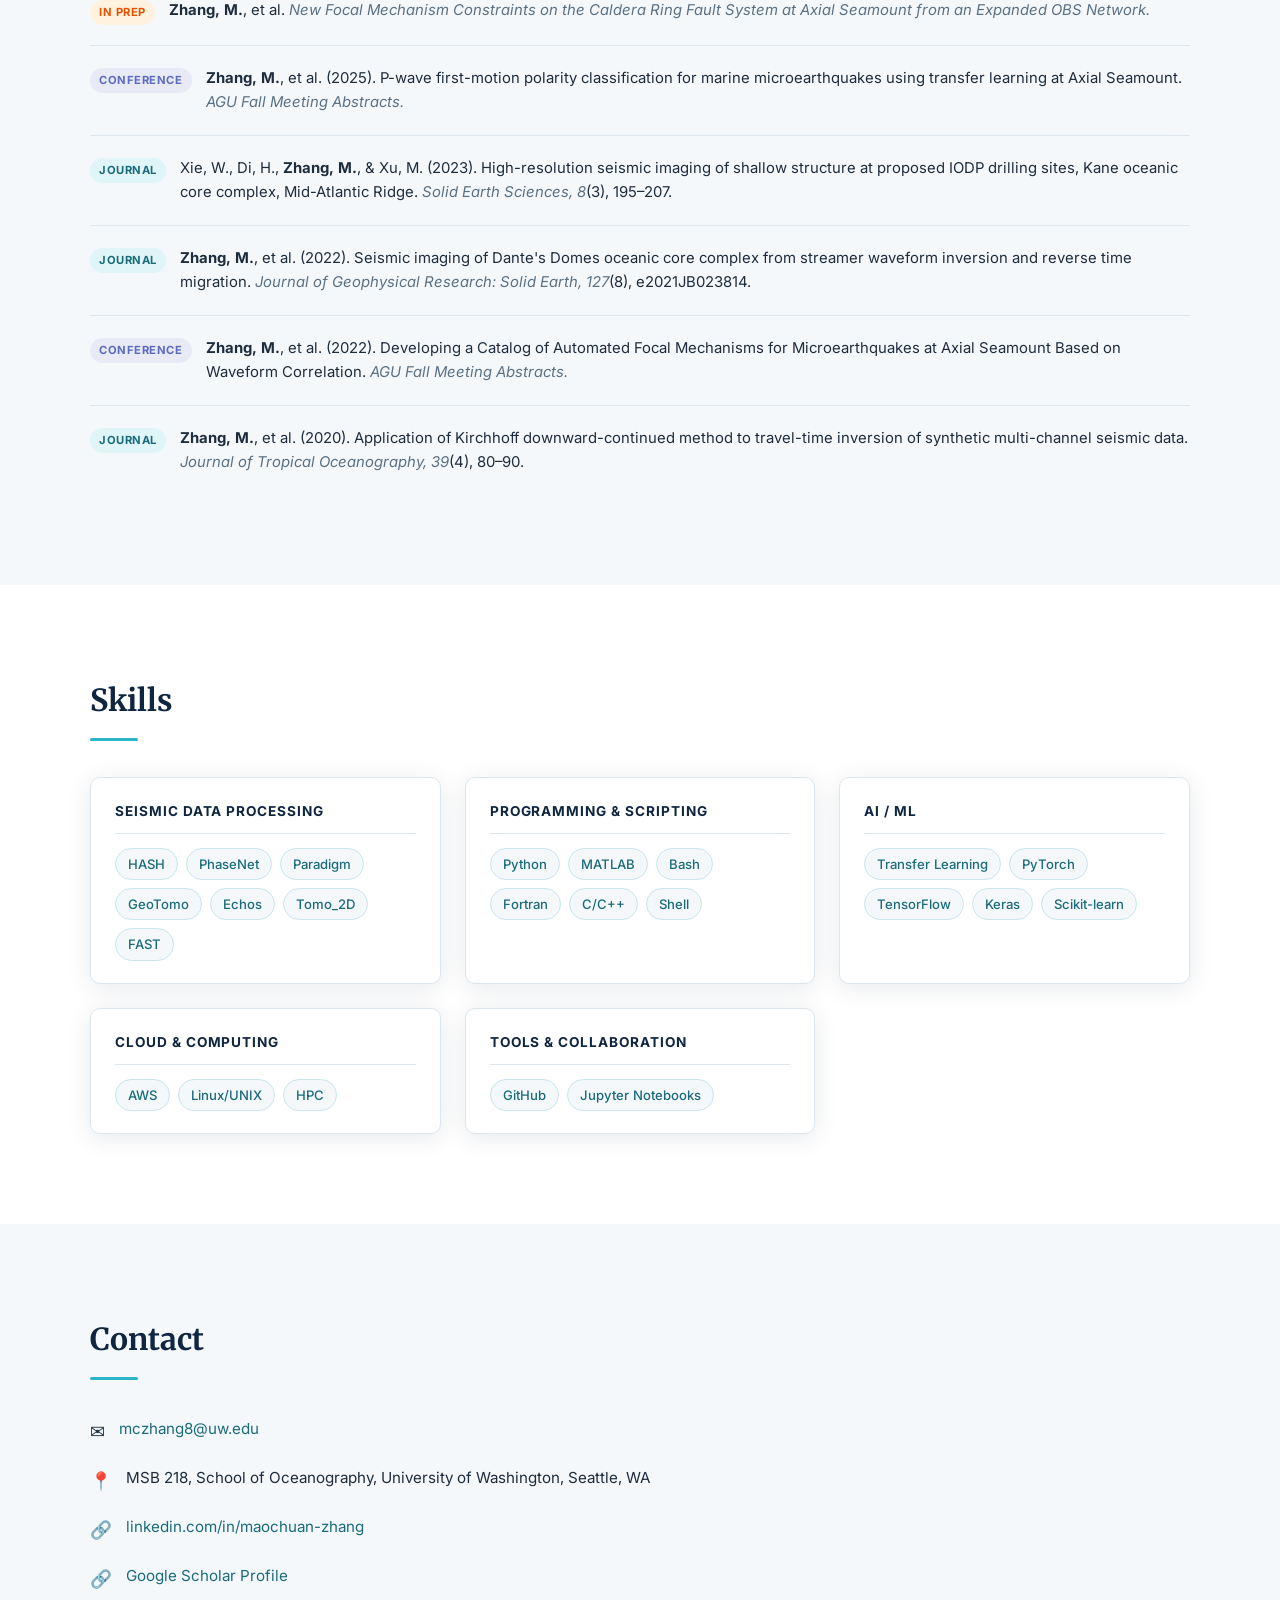
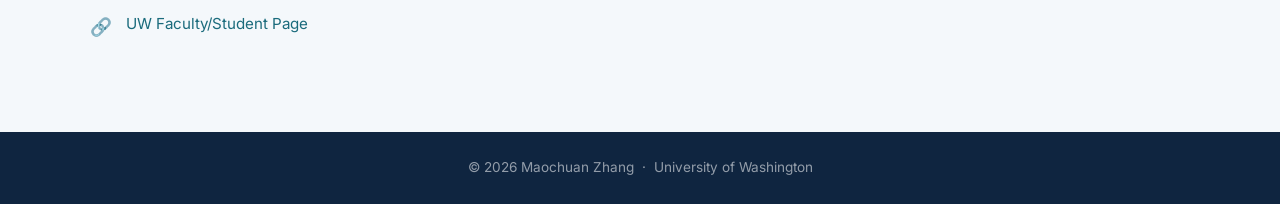
==== commit 05abf898: "Add Chinese name to hero heading Co-Authored-By: Claude Opus 4.7 <noreply@anthropic.com>" ====
--- a/index.html
+++ b/index.html
@@ -29,7 +29,7 @@
   <section id="home" class="hero">
     <div class="hero-content">
       <p class="hero-tag">Ph.D. Candidate · Marine Geology &amp; Geophysics</p>
-      <h1>Maochuan Zhang</h1>
+      <h1>Maochuan Zhang <span class="name-cn" lang="zh">张茂传</span></h1>
       <p class="hero-sub">
         Geophysicist specializing in seismic signal processing and machine learning applications
         for subsurface characterization and geohazard monitoring.
--- a/style.css
+++ b/style.css
@@ -101,6 +101,13 @@
   line-height: 1.15;
   margin-bottom: 20px;
 }
+.hero h1 .name-cn {
+  font-size: 0.7em;
+  font-weight: 400;
+  color: rgba(255,255,255,0.85);
+  margin-left: 0.3em;
+  letter-spacing: 0.05em;
+}
 .hero-sub {
   font-size: 1.1rem;
   color: rgba(255,255,255,0.78);
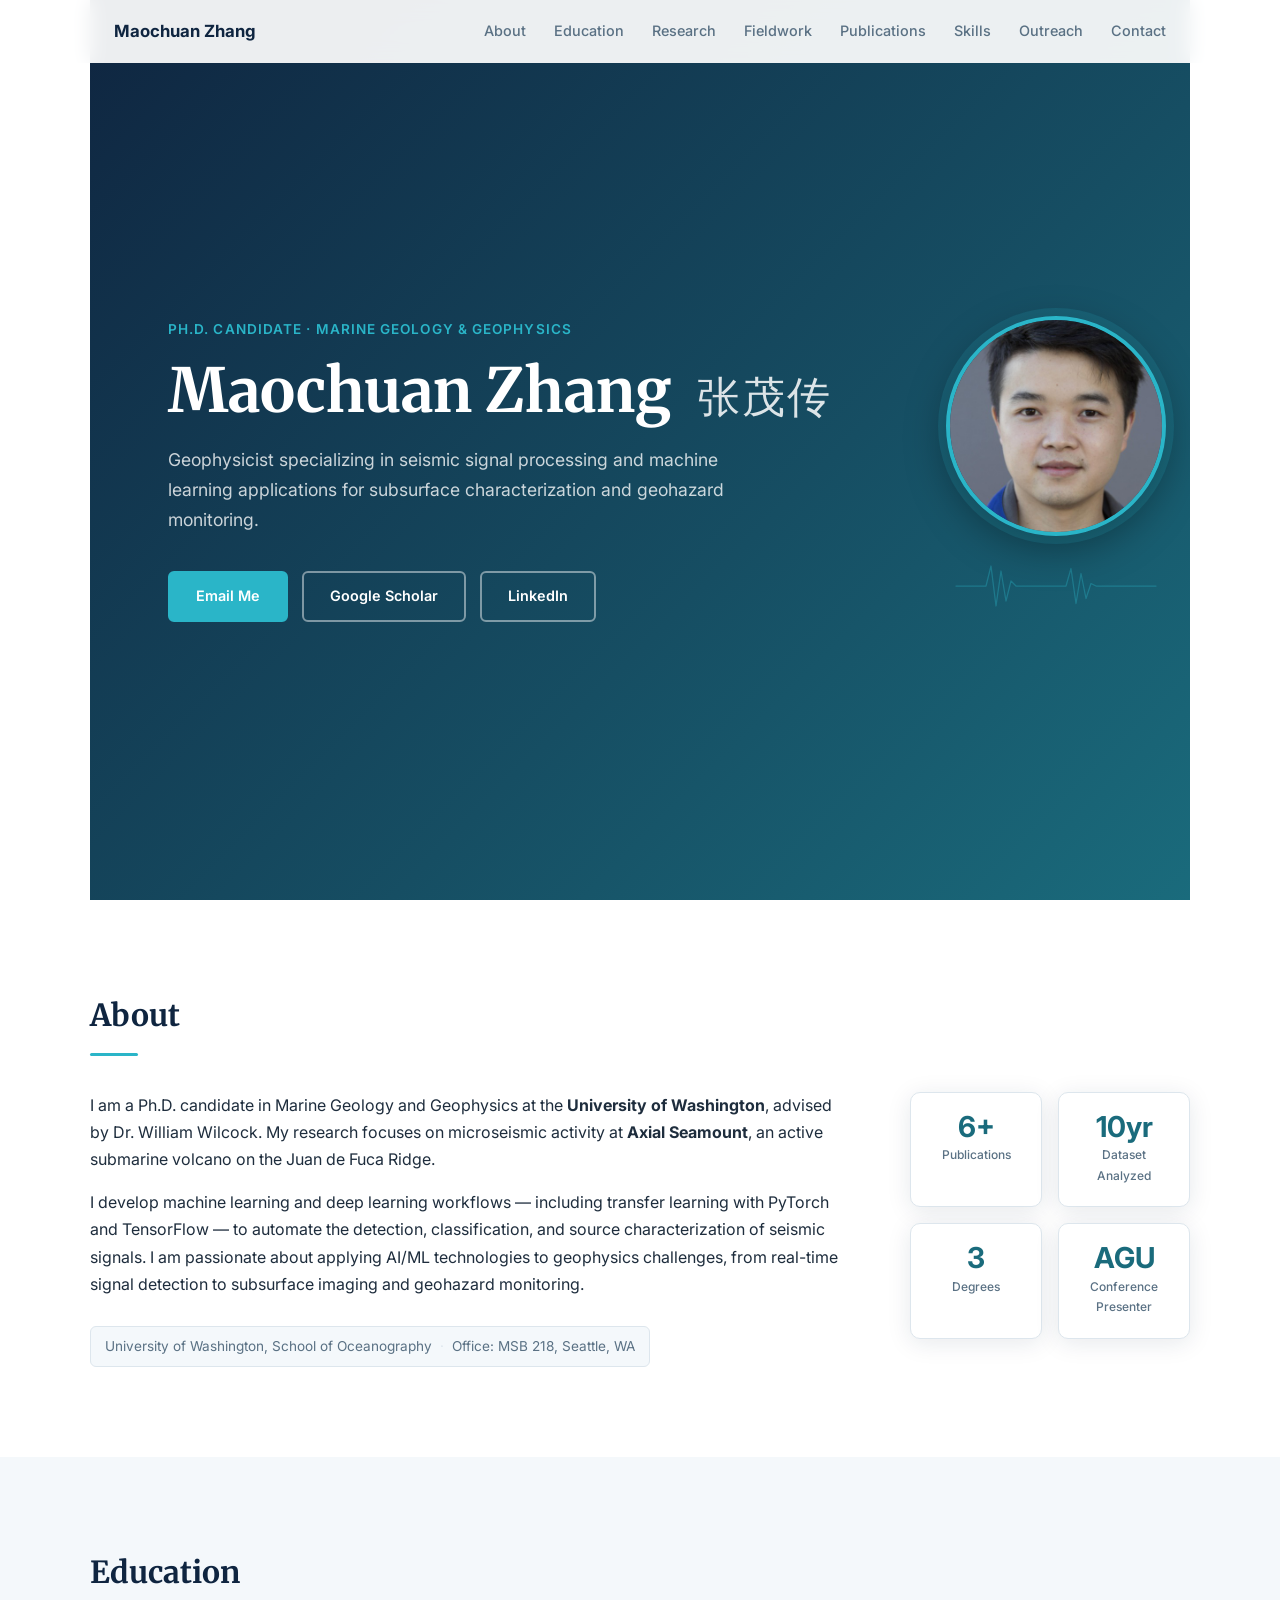
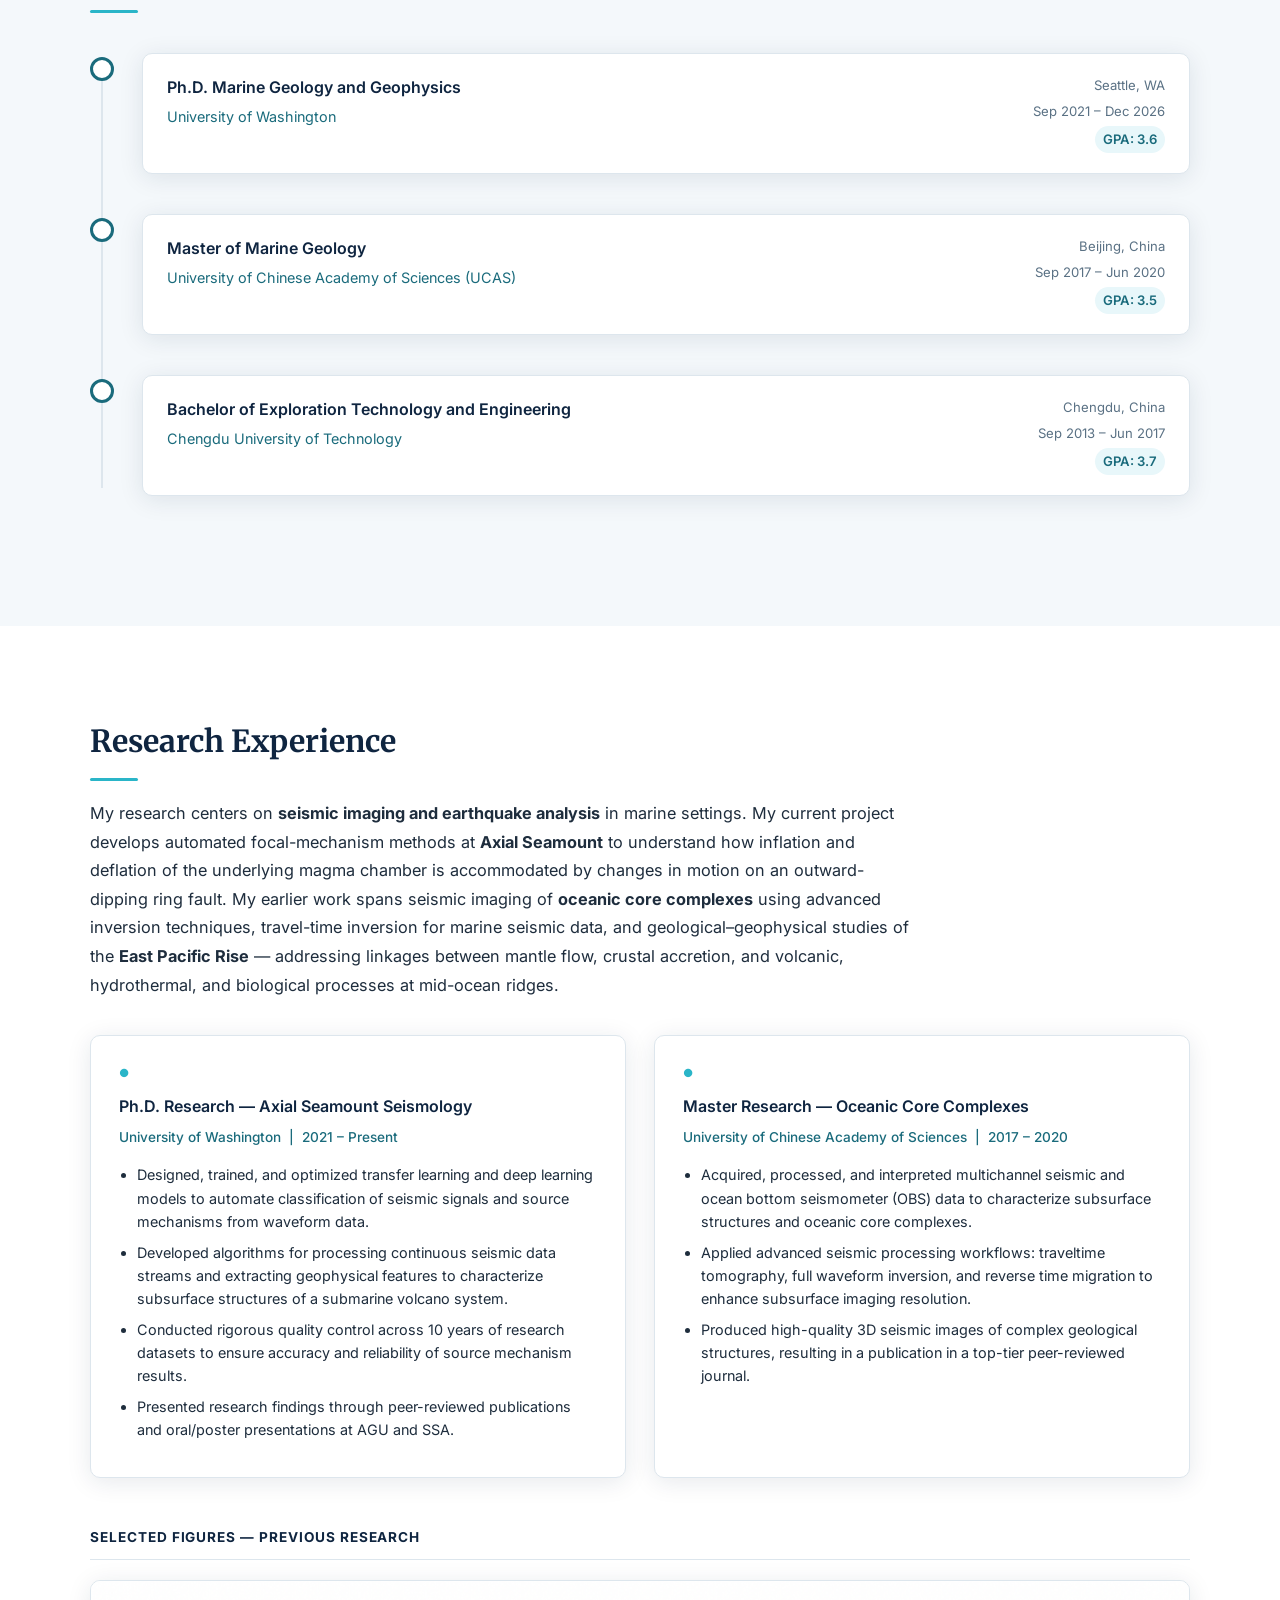
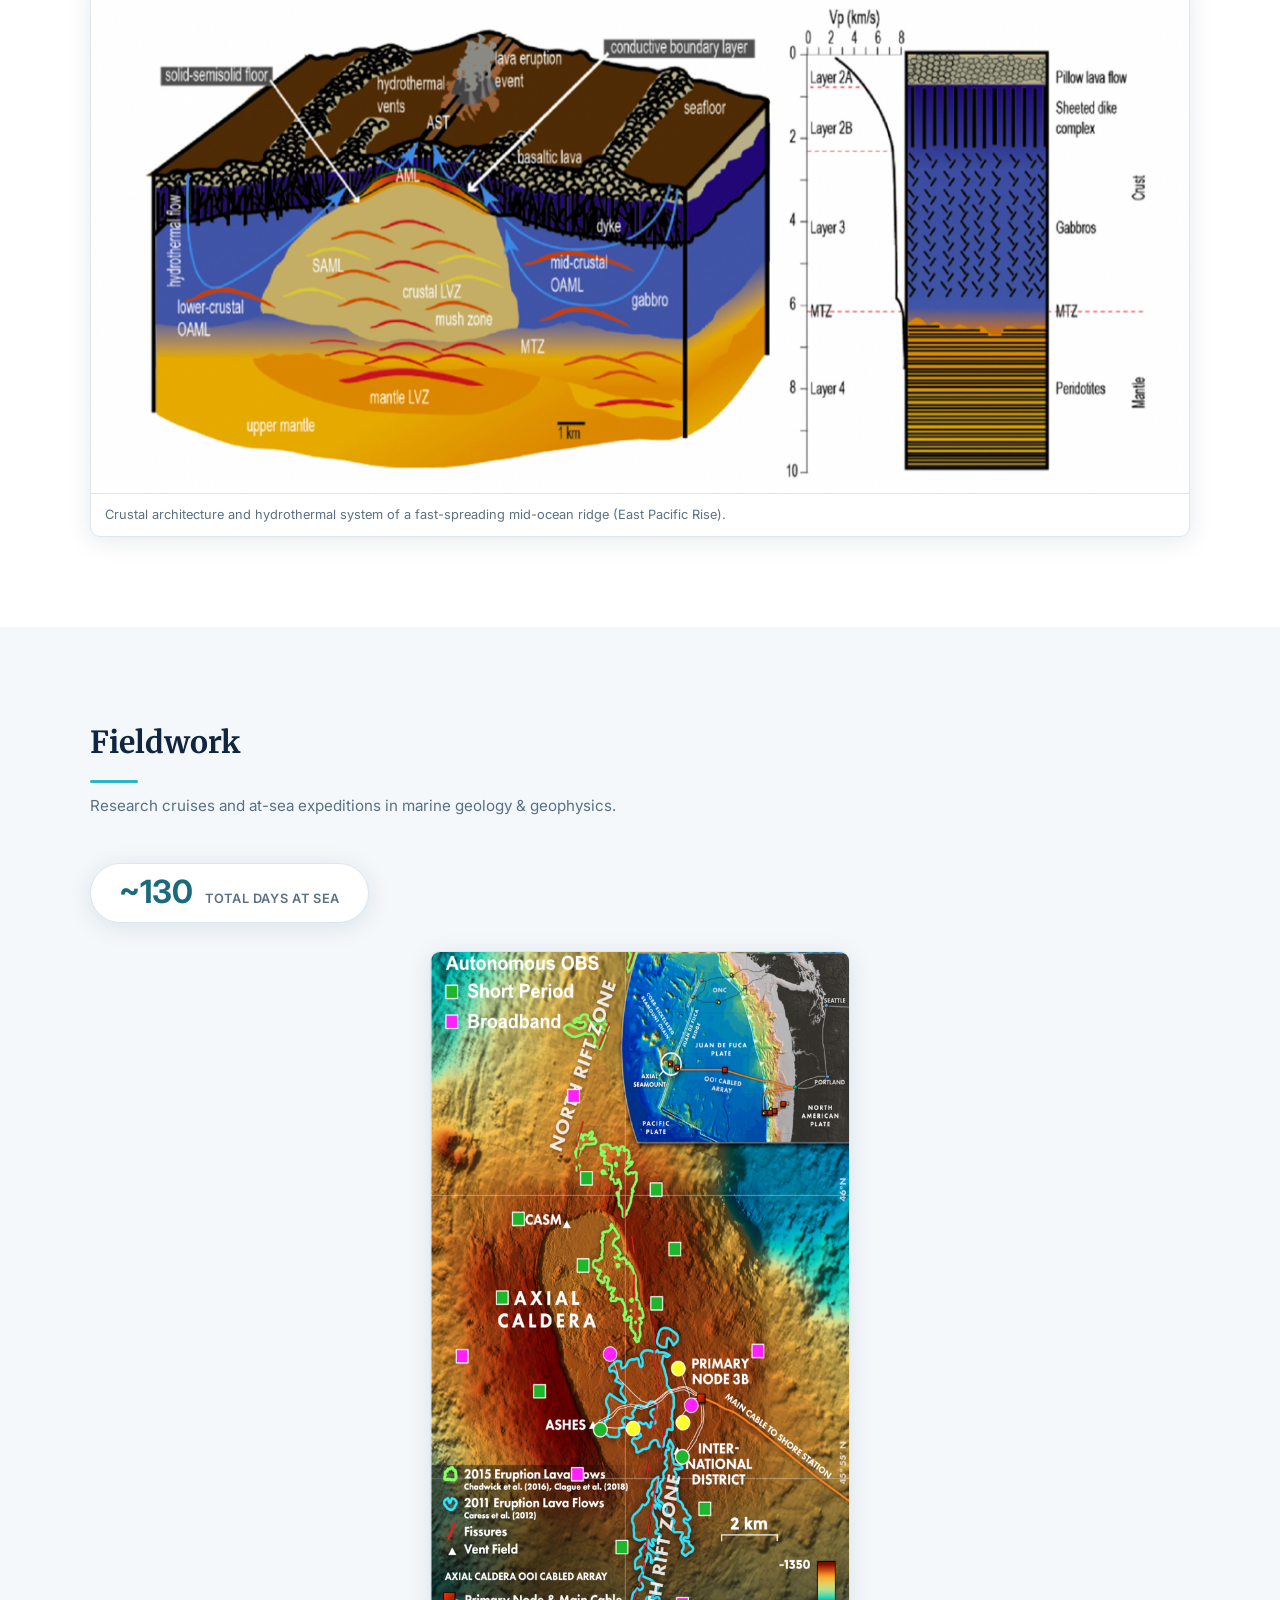
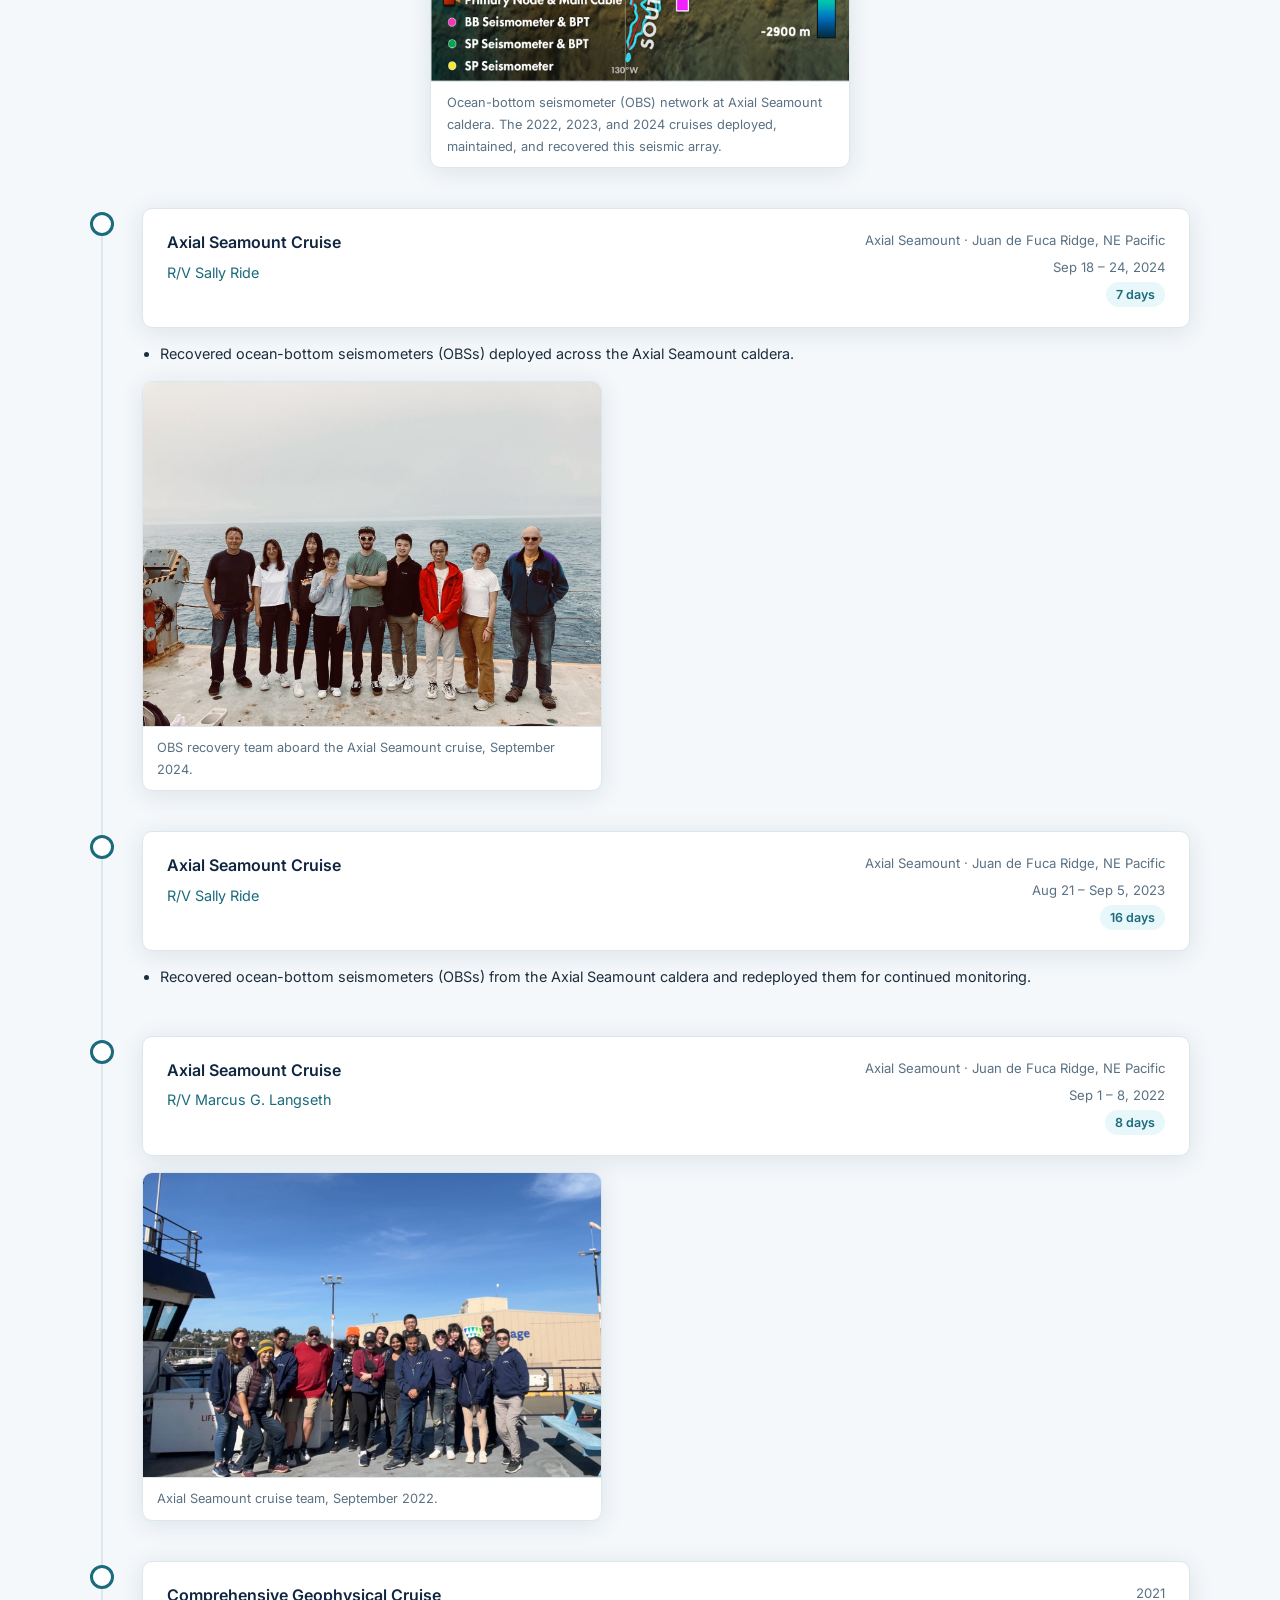
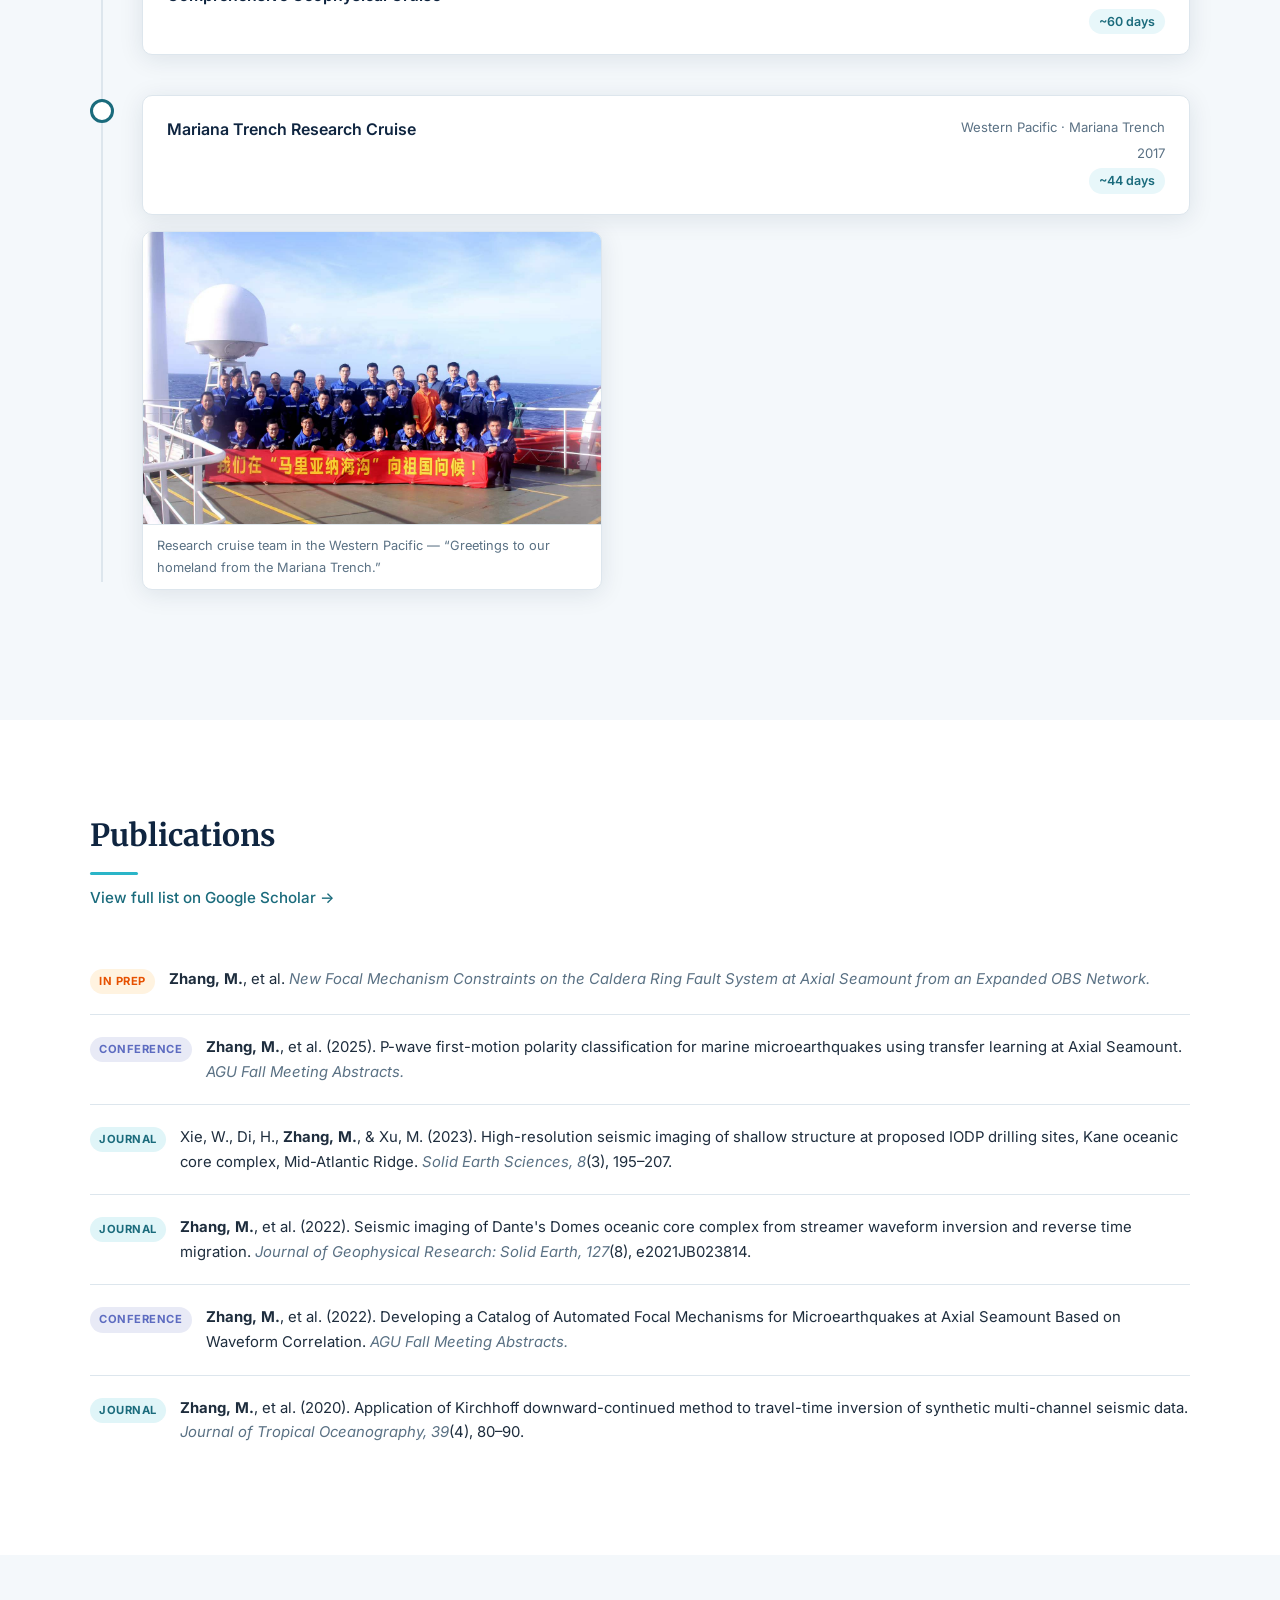
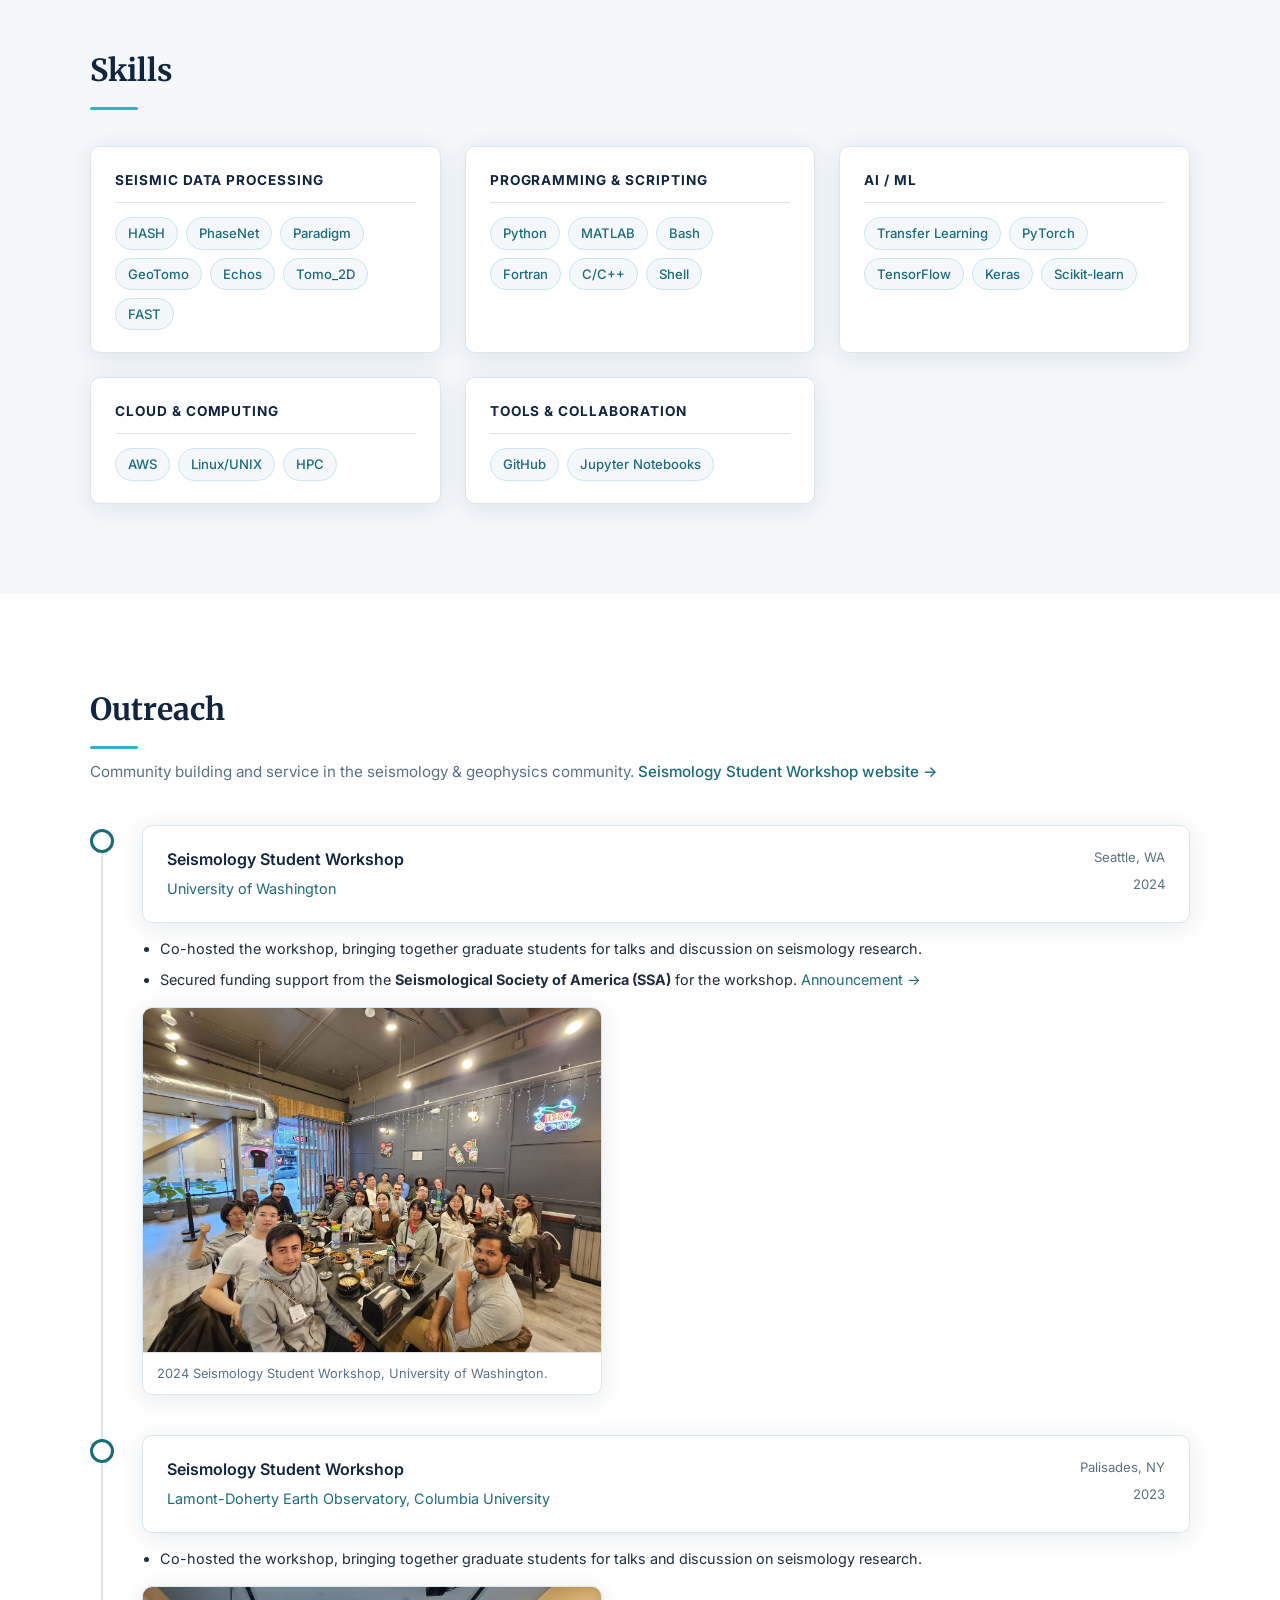
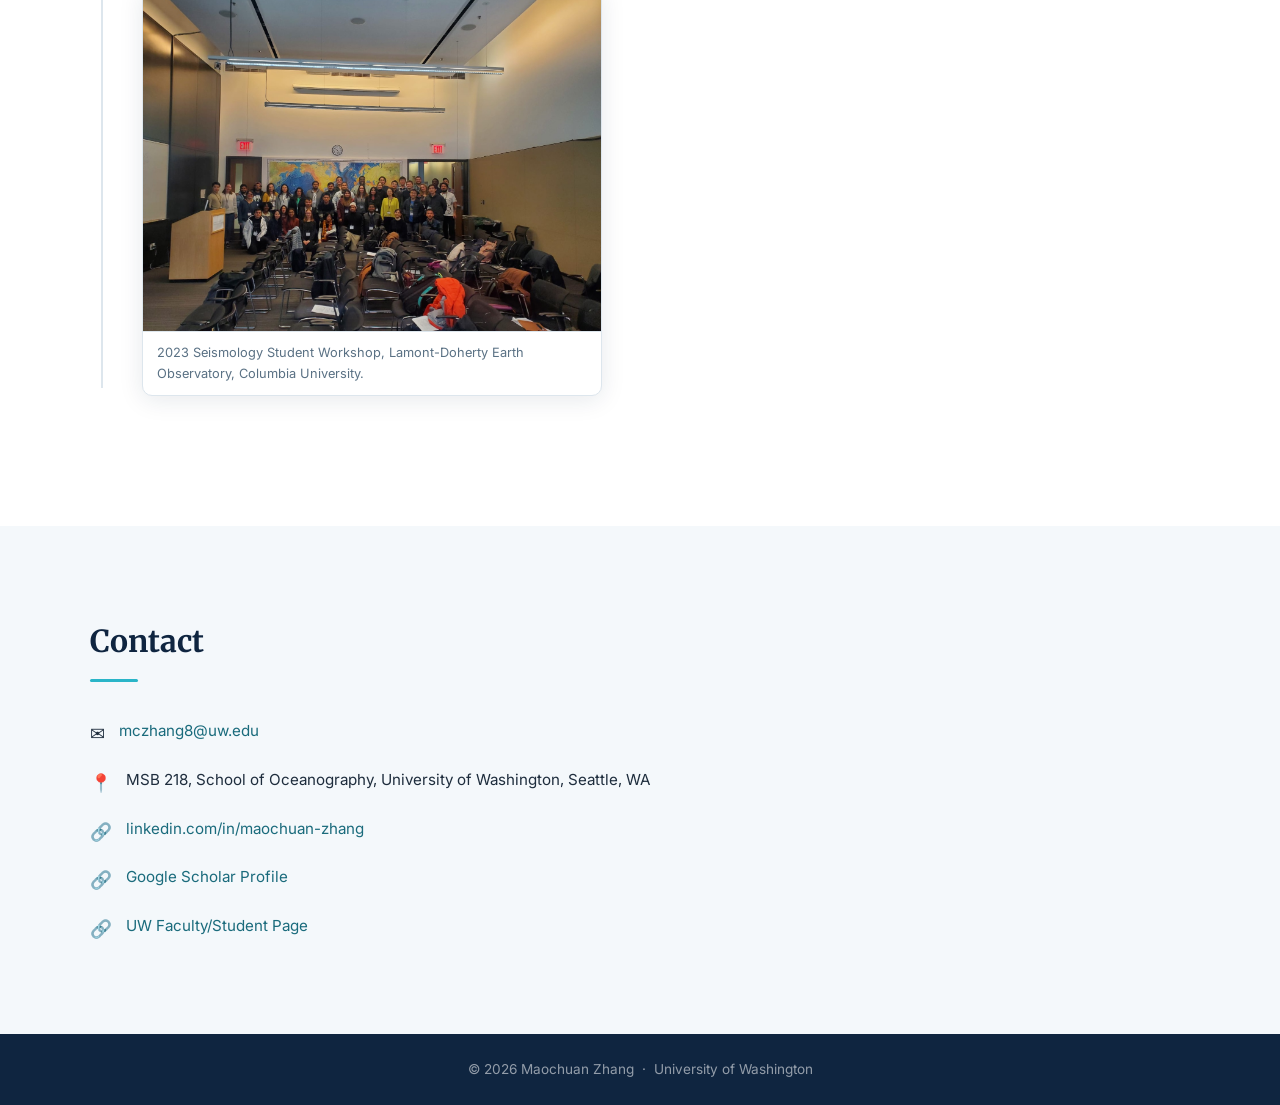
==== commit a823f808: "Add Fieldwork, Research intro, and Outreach sections - Fieldwork: nav link + section with ~130 days-" ====
--- a/index.html
+++ b/index.html
@@ -17,8 +17,10 @@
         <li><a href="#about">About</a></li>
         <li><a href="#education">Education</a></li>
         <li><a href="#research">Research</a></li>
+        <li><a href="#fieldwork">Fieldwork</a></li>
         <li><a href="#publications">Publications</a></li>
         <li><a href="#skills">Skills</a></li>
+        <li><a href="#outreach">Outreach</a></li>
         <li><a href="#contact">Contact</a></li>
       </ul>
       <button class="nav-toggle" aria-label="Toggle menu">&#9776;</button>
@@ -164,6 +166,16 @@
   <section id="research" class="section">
     <div class="container">
       <h2 class="section-title">Research Experience</h2>
+      <p class="research-intro">
+        My research centers on <strong>seismic imaging and earthquake analysis</strong> in marine settings.
+        My current project develops automated focal-mechanism methods at <strong>Axial Seamount</strong>
+        to understand how inflation and deflation of the underlying magma chamber is accommodated by
+        changes in motion on an outward-dipping ring fault. My earlier work
+        spans seismic imaging of <strong>oceanic core complexes</strong> using advanced inversion techniques,
+        travel-time inversion for marine seismic data, and geological&ndash;geophysical studies of the
+        <strong>East Pacific Rise</strong> &mdash; addressing linkages between mantle flow, crustal accretion,
+        and volcanic, hydrothermal, and biological processes at mid-ocean ridges.
+      </p>
       <div class="research-grid">
 
         <div class="research-card">
@@ -190,11 +202,143 @@
         </div>
 
       </div>
+
+      <div class="research-figures">
+        <h3 class="research-figures-title">Selected Figures &mdash; Previous Research</h3>
+        <div class="research-figures-grid">
+          <figure class="research-figure">
+            <img src="research-epr.png" alt="Crustal architecture and hydrothermal system of the East Pacific Rise" />
+            <figcaption>Crustal architecture and hydrothermal system of a fast-spreading mid-ocean ridge (East Pacific Rise).</figcaption>
+          </figure>
+        </div>
+      </div>
+    </div>
+  </section>
+
+  <!-- Fieldwork -->
+  <section id="fieldwork" class="section section-alt">
+    <div class="container">
+      <h2 class="section-title">Fieldwork</h2>
+      <p class="section-sub">Research cruises and at-sea expeditions in marine geology &amp; geophysics.</p>
+
+      <div class="seadays">
+        <span class="seadays-num">~130</span>
+        <span class="seadays-label">Total Days at Sea</span>
+      </div>
+
+      <figure class="fieldwork-plan">
+        <img src="axial-plan.png" alt="Planned ocean-bottom seismometer network at Axial Seamount caldera" />
+        <figcaption>Ocean-bottom seismometer (OBS) network at Axial Seamount caldera. The 2022, 2023, and 2024 cruises deployed, maintained, and recovered this seismic array.</figcaption>
+      </figure>
+
+      <div class="timeline">
+
+        <div class="timeline-item">
+          <div class="timeline-dot"></div>
+          <div class="timeline-content">
+            <div class="timeline-header">
+              <div>
+                <h3>Axial Seamount Cruise</h3>
+                <p class="institution">R/V Sally Ride</p>
+              </div>
+              <div class="timeline-meta">
+                <span class="location">Axial Seamount &middot; Juan de Fuca Ridge, NE Pacific</span>
+                <span class="date">Sep 18 &ndash; 24, 2024</span>
+                <span class="days">7 days</span>
+              </div>
+            </div>
+            <ul class="fieldwork-list">
+              <li>Recovered ocean-bottom seismometers (OBSs) deployed across the Axial Seamount caldera.</li>
+            </ul>
+            <figure class="fieldwork-photo">
+              <img src="cruise-axial-2024.jpg" alt="Axial Seamount 2024 research cruise team on deck" />
+              <figcaption>OBS recovery team aboard the Axial Seamount cruise, September 2024.</figcaption>
+            </figure>
+          </div>
+        </div>
+
+        <div class="timeline-item">
+          <div class="timeline-dot"></div>
+          <div class="timeline-content">
+            <div class="timeline-header">
+              <div>
+                <h3>Axial Seamount Cruise</h3>
+                <p class="institution">R/V Sally Ride</p>
+              </div>
+              <div class="timeline-meta">
+                <span class="location">Axial Seamount &middot; Juan de Fuca Ridge, NE Pacific</span>
+                <span class="date">Aug 21 &ndash; Sep 5, 2023</span>
+                <span class="days">16 days</span>
+              </div>
+            </div>
+            <ul class="fieldwork-list">
+              <li>Recovered ocean-bottom seismometers (OBSs) from the Axial Seamount caldera and redeployed them for continued monitoring.</li>
+            </ul>
+          </div>
+        </div>
+
+        <div class="timeline-item">
+          <div class="timeline-dot"></div>
+          <div class="timeline-content">
+            <div class="timeline-header">
+              <div>
+                <h3>Axial Seamount Cruise</h3>
+                <p class="institution">R/V Marcus G. Langseth</p>
+              </div>
+              <div class="timeline-meta">
+                <span class="location">Axial Seamount &middot; Juan de Fuca Ridge, NE Pacific</span>
+                <span class="date">Sep 1 &ndash; 8, 2022</span>
+                <span class="days">8 days</span>
+              </div>
+            </div>
+            <figure class="fieldwork-photo">
+              <img src="cruise-axial-2022.jpg" alt="Axial Seamount 2022 research cruise team on deck" />
+              <figcaption>Axial Seamount cruise team, September 2022.</figcaption>
+            </figure>
+          </div>
+        </div>
+
+        <div class="timeline-item">
+          <div class="timeline-dot"></div>
+          <div class="timeline-content">
+            <div class="timeline-header">
+              <div>
+                <h3>Comprehensive Geophysical Cruise</h3>
+              </div>
+              <div class="timeline-meta">
+                <span class="date">2021</span>
+                <span class="days">~60 days</span>
+              </div>
+            </div>
+          </div>
+        </div>
+
+        <div class="timeline-item">
+          <div class="timeline-dot"></div>
+          <div class="timeline-content">
+            <div class="timeline-header">
+              <div>
+                <h3>Mariana Trench Research Cruise</h3>
+              </div>
+              <div class="timeline-meta">
+                <span class="location">Western Pacific &middot; Mariana Trench</span>
+                <span class="date">2017</span>
+                <span class="days">~44 days</span>
+              </div>
+            </div>
+            <figure class="fieldwork-photo">
+              <img src="cruise-mariana.jpg" alt="Research cruise team photo at the Mariana Trench" />
+              <figcaption>Research cruise team in the Western Pacific &mdash; &ldquo;Greetings to our homeland from the Mariana Trench.&rdquo;</figcaption>
+            </figure>
+          </div>
+        </div>
+
+      </div>
     </div>
   </section>
 
   <!-- Publications -->
-  <section id="publications" class="section section-alt">
+  <section id="publications" class="section">
     <div class="container">
       <h2 class="section-title">Publications</h2>
       <p class="section-sub">
@@ -237,7 +381,7 @@
   </section>
 
   <!-- Skills -->
-  <section id="skills" class="section">
+  <section id="skills" class="section section-alt">
     <div class="container">
       <h2 class="section-title">Skills</h2>
       <div class="skills-grid">
@@ -277,6 +421,64 @@
           <h3>Tools &amp; Collaboration</h3>
           <div class="tags">
             <span>GitHub</span><span>Jupyter Notebooks</span>
+          </div>
+        </div>
+
+      </div>
+    </div>
+  </section>
+
+  <!-- Outreach -->
+  <section id="outreach" class="section">
+    <div class="container">
+      <h2 class="section-title">Outreach</h2>
+      <p class="section-sub">Community building and service in the seismology &amp; geophysics community. <a href="https://seismologystudentworkshop.weebly.com/" target="_blank" rel="noopener">Seismology Student Workshop website &rarr;</a></p>
+      <div class="timeline">
+
+        <div class="timeline-item">
+          <div class="timeline-dot"></div>
+          <div class="timeline-content">
+            <div class="timeline-header">
+              <div>
+                <h3>Seismology Student Workshop</h3>
+                <p class="institution">University of Washington</p>
+              </div>
+              <div class="timeline-meta">
+                <span class="location">Seattle, WA</span>
+                <span class="date">2024</span>
+              </div>
+            </div>
+            <ul class="fieldwork-list">
+              <li>Co-hosted the workshop, bringing together graduate students for talks and discussion on seismology research.</li>
+              <li>Secured funding support from the <strong>Seismological Society of America (SSA)</strong> for the workshop. <a href="https://www.linkedin.com/feed/update/urn:li:activity:7190062293961830400/" target="_blank" rel="noopener">Announcement &rarr;</a></li>
+            </ul>
+            <figure class="fieldwork-photo">
+              <img src="outreach-2024-uw.jpg" alt="2024 Seismology Student Workshop participants at the University of Washington" />
+              <figcaption>2024 Seismology Student Workshop, University of Washington.</figcaption>
+            </figure>
+          </div>
+        </div>
+
+        <div class="timeline-item">
+          <div class="timeline-dot"></div>
+          <div class="timeline-content">
+            <div class="timeline-header">
+              <div>
+                <h3>Seismology Student Workshop</h3>
+                <p class="institution">Lamont-Doherty Earth Observatory, Columbia University</p>
+              </div>
+              <div class="timeline-meta">
+                <span class="location">Palisades, NY</span>
+                <span class="date">2023</span>
+              </div>
+            </div>
+            <ul class="fieldwork-list">
+              <li>Co-hosted the workshop, bringing together graduate students for talks and discussion on seismology research.</li>
+            </ul>
+            <figure class="fieldwork-photo">
+              <img src="outreach-2023-ldeo.jpg" alt="2023 Seismology Student Workshop participants at Lamont-Doherty Earth Observatory, Columbia University" />
+              <figcaption>2023 Seismology Student Workshop, Lamont-Doherty Earth Observatory, Columbia University.</figcaption>
+            </figure>
           </div>
         </div>
 
--- a/style.css
+++ b/style.css
@@ -287,6 +287,13 @@
 }
 
 /* ===== Research ===== */
+.research-intro {
+  margin-top: 18px;
+  max-width: 820px;
+  color: var(--text);
+  font-size: 1.02rem;
+  line-height: 1.75;
+}
 .research-grid {
   display: grid; grid-template-columns: 1fr 1fr; gap: 28px;
   margin-top: 36px;
@@ -306,11 +313,100 @@
 .research-icon { font-size: 0.7rem; color: var(--accent); margin-bottom: 10px; }
 .research-card h3 { font-size: 1rem; color: var(--navy); font-weight: 600; margin-bottom: 6px; }
 .research-place { font-size: 0.85rem; color: var(--teal); margin-bottom: 14px; font-weight: 500; }
+.research-figures { margin-top: 48px; }
+.research-figures-title {
+  font-size: 0.85rem; font-weight: 700;
+  text-transform: uppercase; letter-spacing: 0.07em;
+  color: var(--navy);
+  margin-bottom: 20px;
+  padding-bottom: 10px;
+  border-bottom: 1px solid var(--border);
+}
+.research-figures-grid {
+  display: grid;
+  grid-template-columns: repeat(auto-fit, minmax(300px, 1fr));
+  gap: 24px;
+}
+.research-figure {
+  background: var(--white);
+  border: 1px solid var(--border);
+  border-radius: var(--radius);
+  overflow: hidden;
+  box-shadow: var(--shadow);
+}
+.research-figure img { width: 100%; display: block; }
+.research-figure figcaption {
+  font-size: 0.8rem; color: var(--muted);
+  padding: 10px 14px;
+  border-top: 1px solid var(--border);
+}
 .research-card ul { padding-left: 18px; }
 .research-card li {
   font-size: 0.9rem; color: var(--text);
   margin-bottom: 8px; line-height: 1.6;
 }
+
+/* ===== Fieldwork ===== */
+.seadays {
+  display: inline-flex; align-items: baseline; gap: 12px;
+  margin-top: 8px;
+  background: var(--white);
+  border: 1px solid var(--border);
+  border-radius: 30px;
+  padding: 12px 28px;
+  box-shadow: var(--shadow);
+}
+.seadays-num {
+  font-size: 2rem; font-weight: 700;
+  color: var(--teal); line-height: 1;
+}
+.seadays-label {
+  font-size: 0.8rem; font-weight: 600;
+  letter-spacing: 0.05em; text-transform: uppercase;
+  color: var(--muted);
+}
+.fieldwork-list { padding-left: 18px; margin-top: 14px; }
+.fieldwork-list li {
+  font-size: 0.9rem; color: var(--text);
+  margin-bottom: 8px; line-height: 1.6;
+}
+.fieldwork-photo {
+  margin-top: 16px;
+  max-width: 460px;
+  border: 1px solid var(--border);
+  border-radius: var(--radius);
+  overflow: hidden;
+  background: var(--white);
+  box-shadow: var(--shadow);
+}
+.fieldwork-photo img { width: 100%; display: block; }
+.fieldwork-photo figcaption {
+  font-size: 0.8rem; color: var(--muted);
+  padding: 10px 14px;
+  border-top: 1px solid var(--border);
+}
+.fieldwork-plan {
+  margin: 28px auto 0;
+  max-width: 420px;
+  border: 1px solid var(--border);
+  border-radius: var(--radius);
+  overflow: hidden;
+  background: var(--white);
+  box-shadow: var(--shadow);
+}
+.fieldwork-plan img { width: 100%; display: block; }
+.fieldwork-plan figcaption {
+  font-size: 0.8rem; color: var(--muted);
+  padding: 10px 16px;
+  border-top: 1px solid var(--border);
+}
+.days {
+  font-size: 0.78rem; font-weight: 600;
+  color: var(--teal);
+  background: #e8f7fa;
+  padding: 2px 10px; border-radius: 20px;
+}
+.placeholder { color: var(--muted); font-style: italic; }
 
 /* ===== Publications ===== */
 .pub-list {
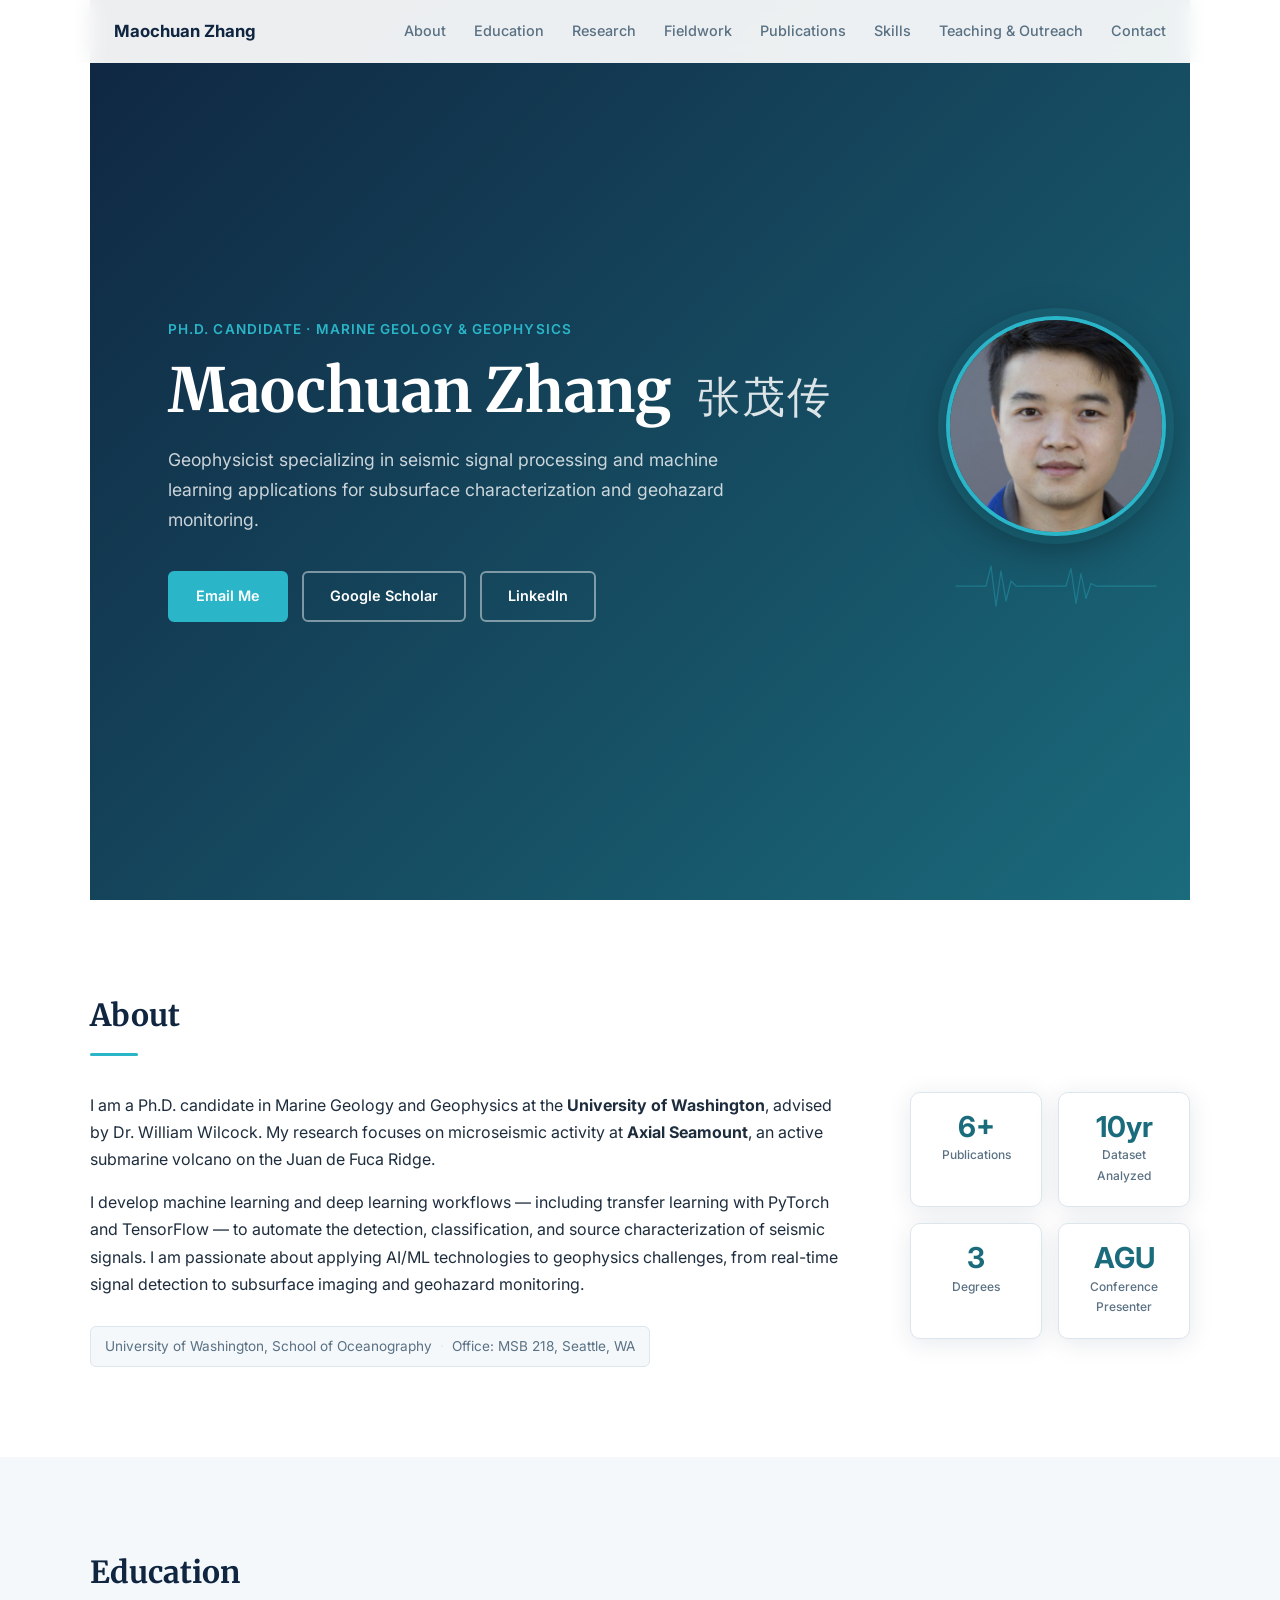
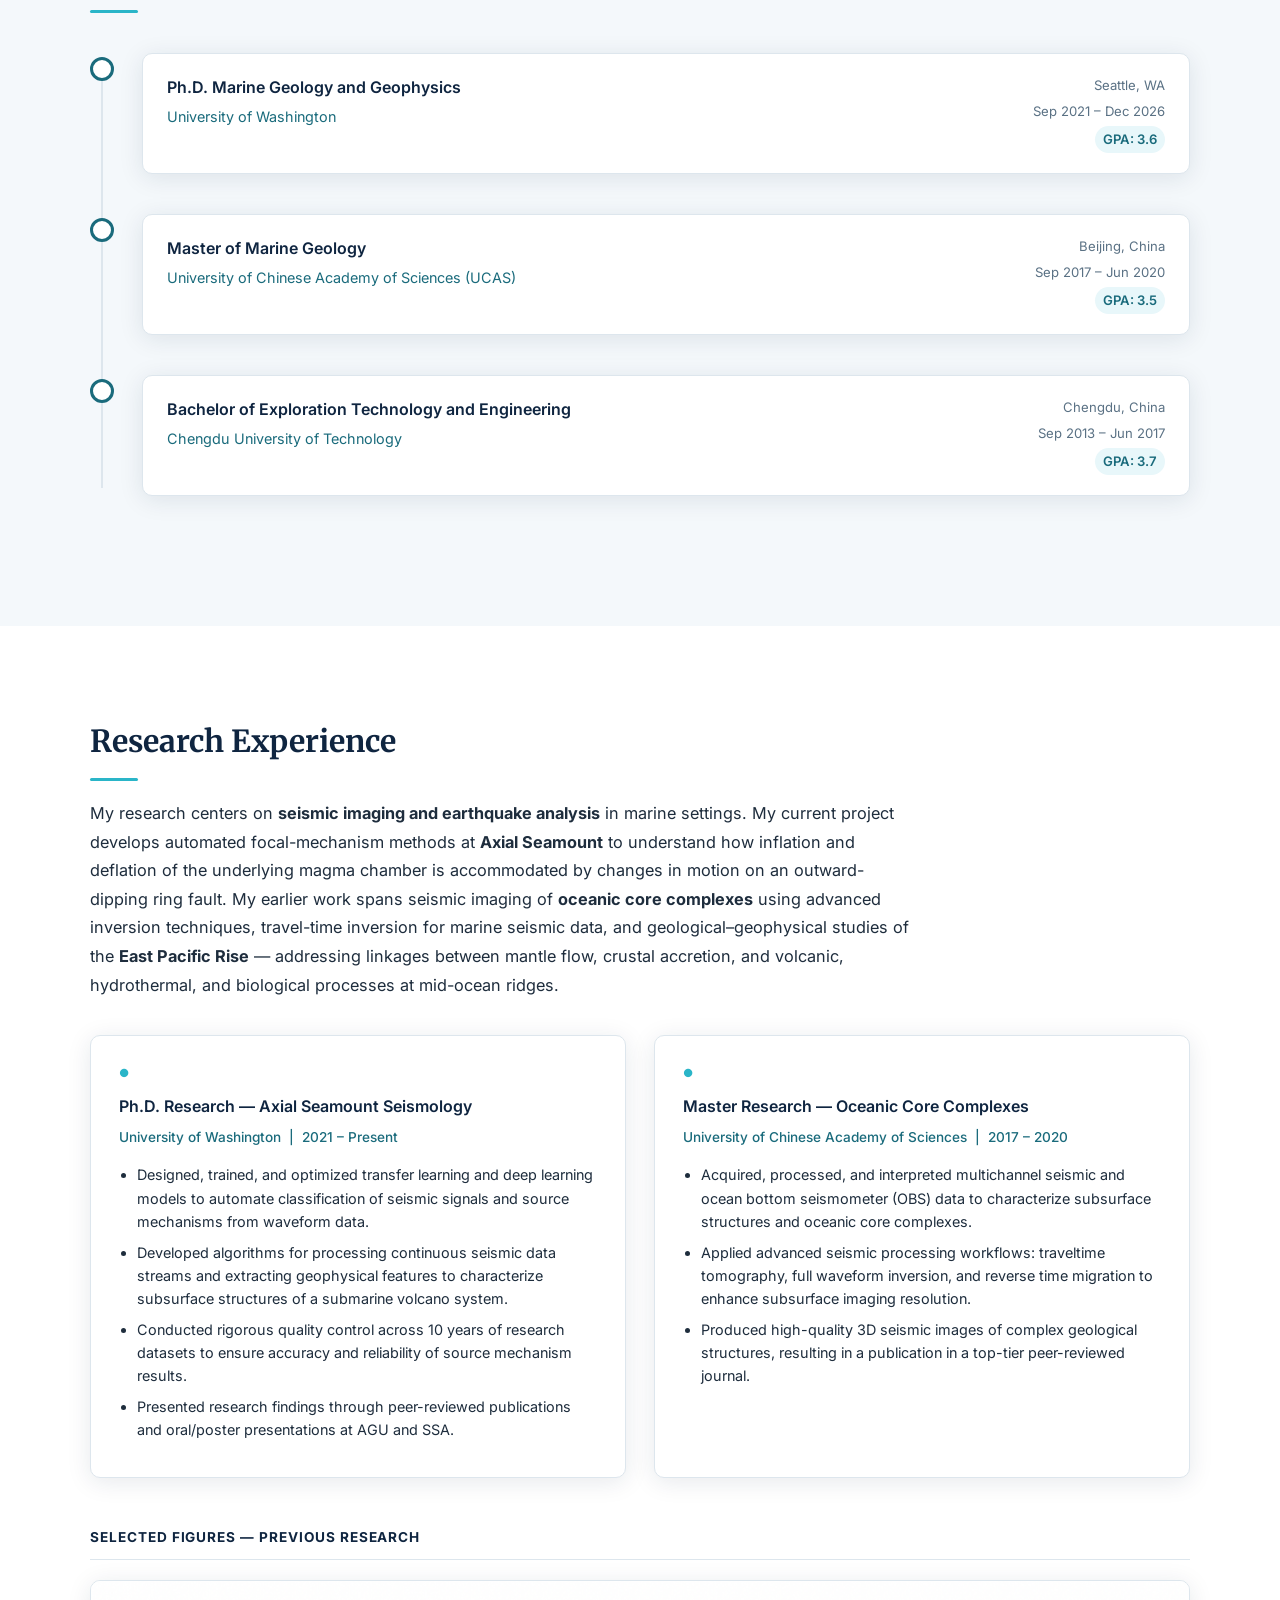
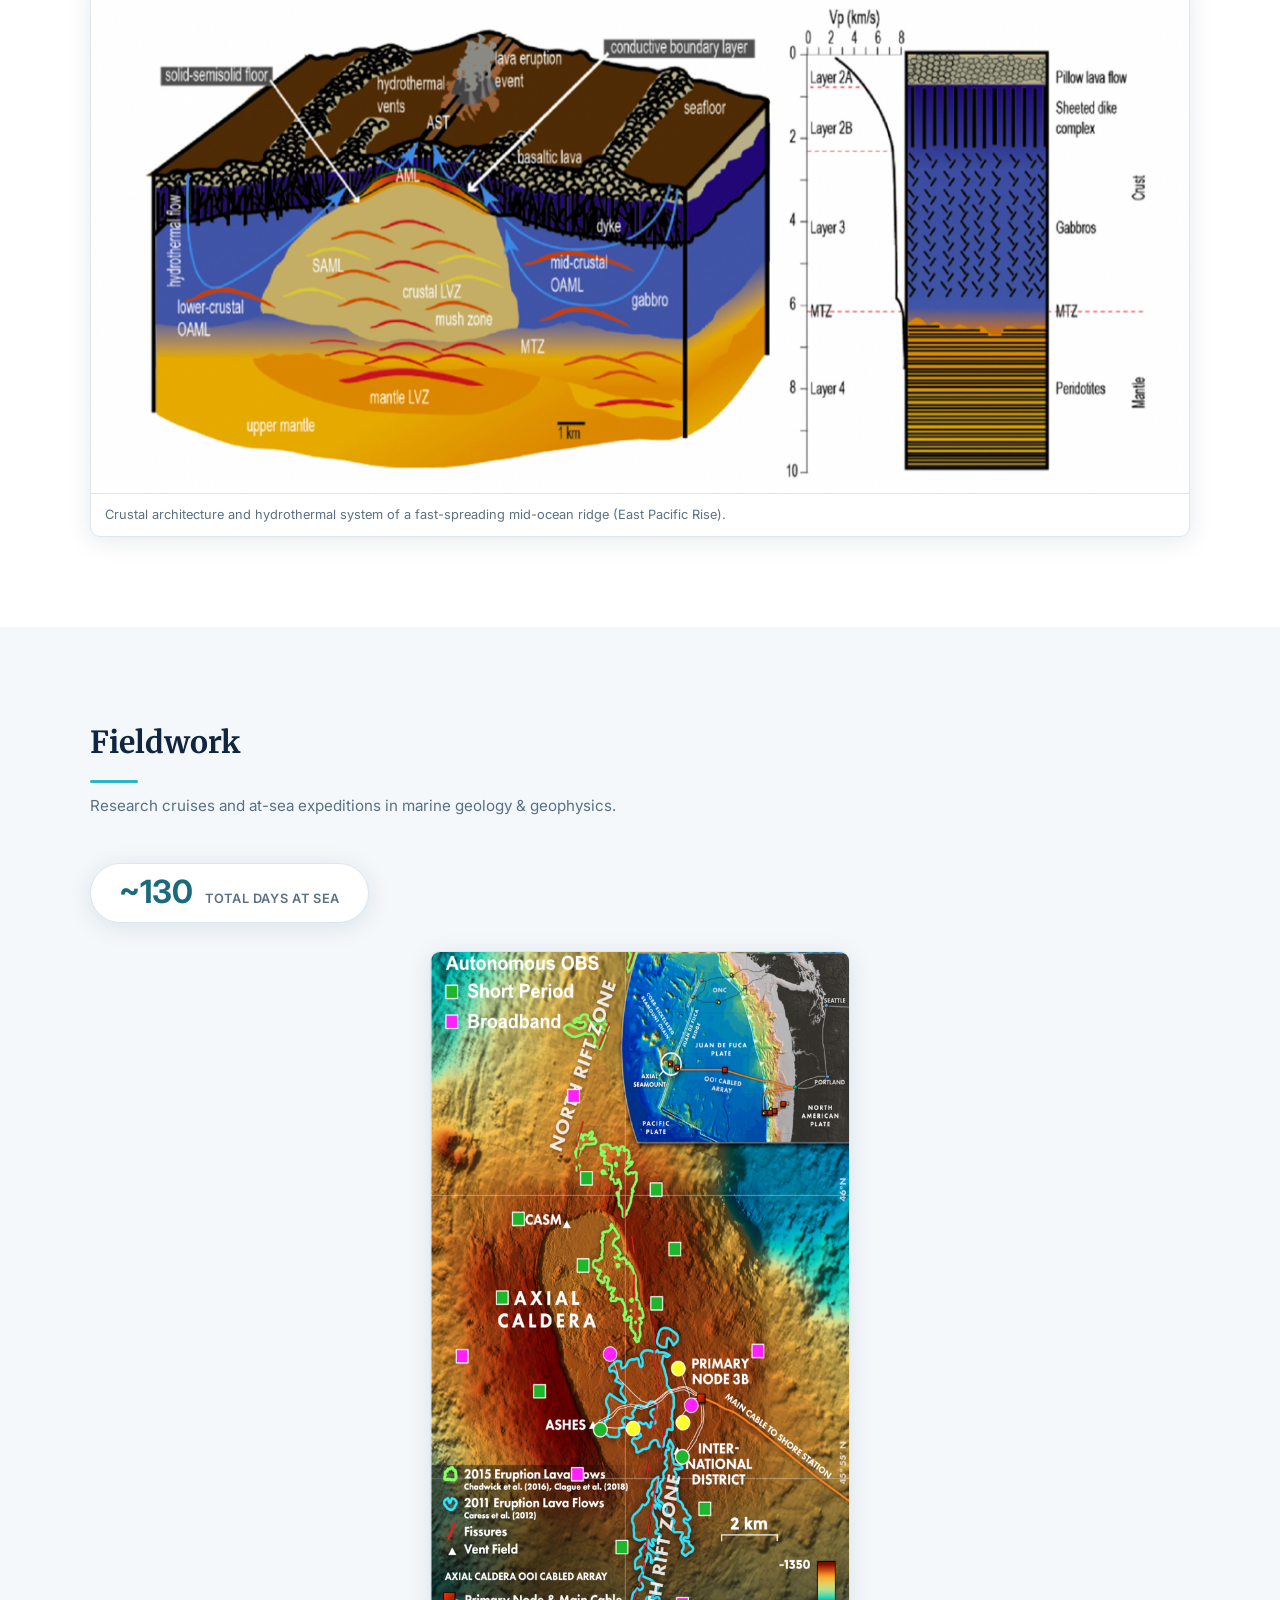
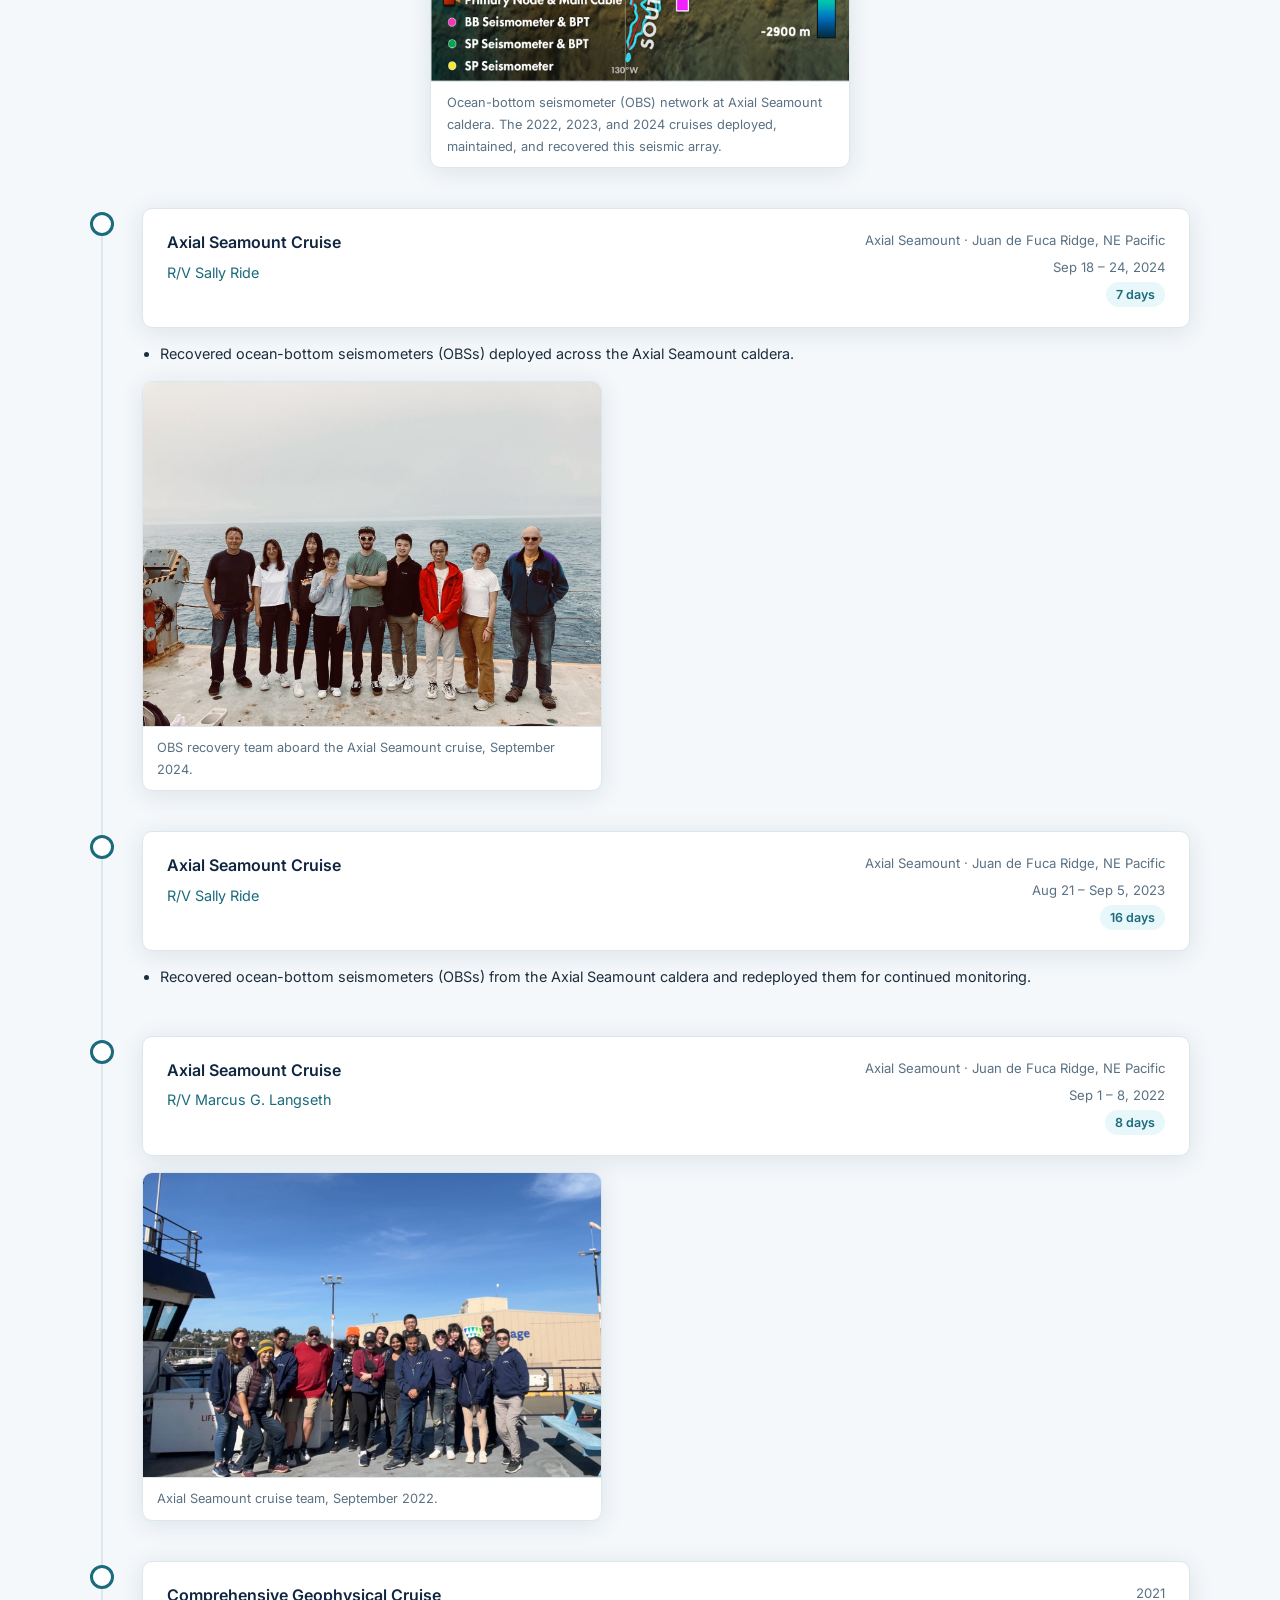
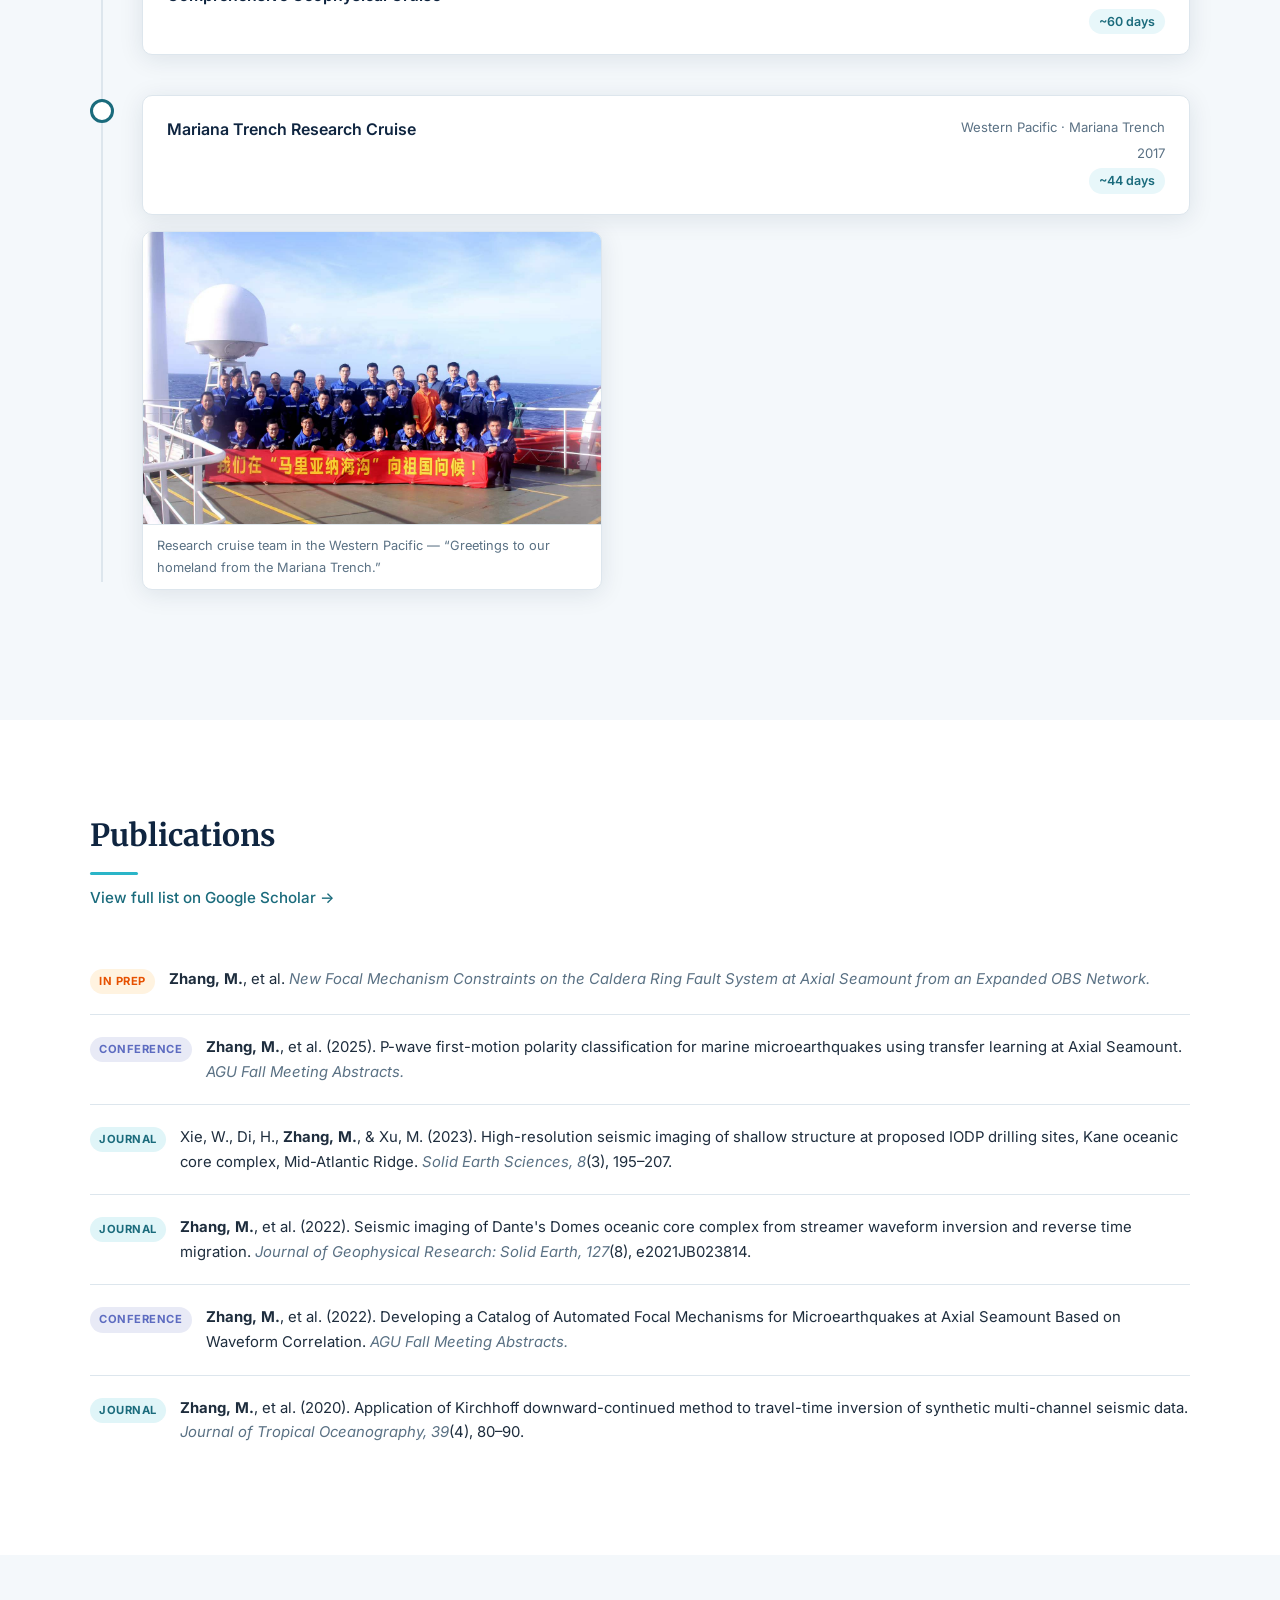
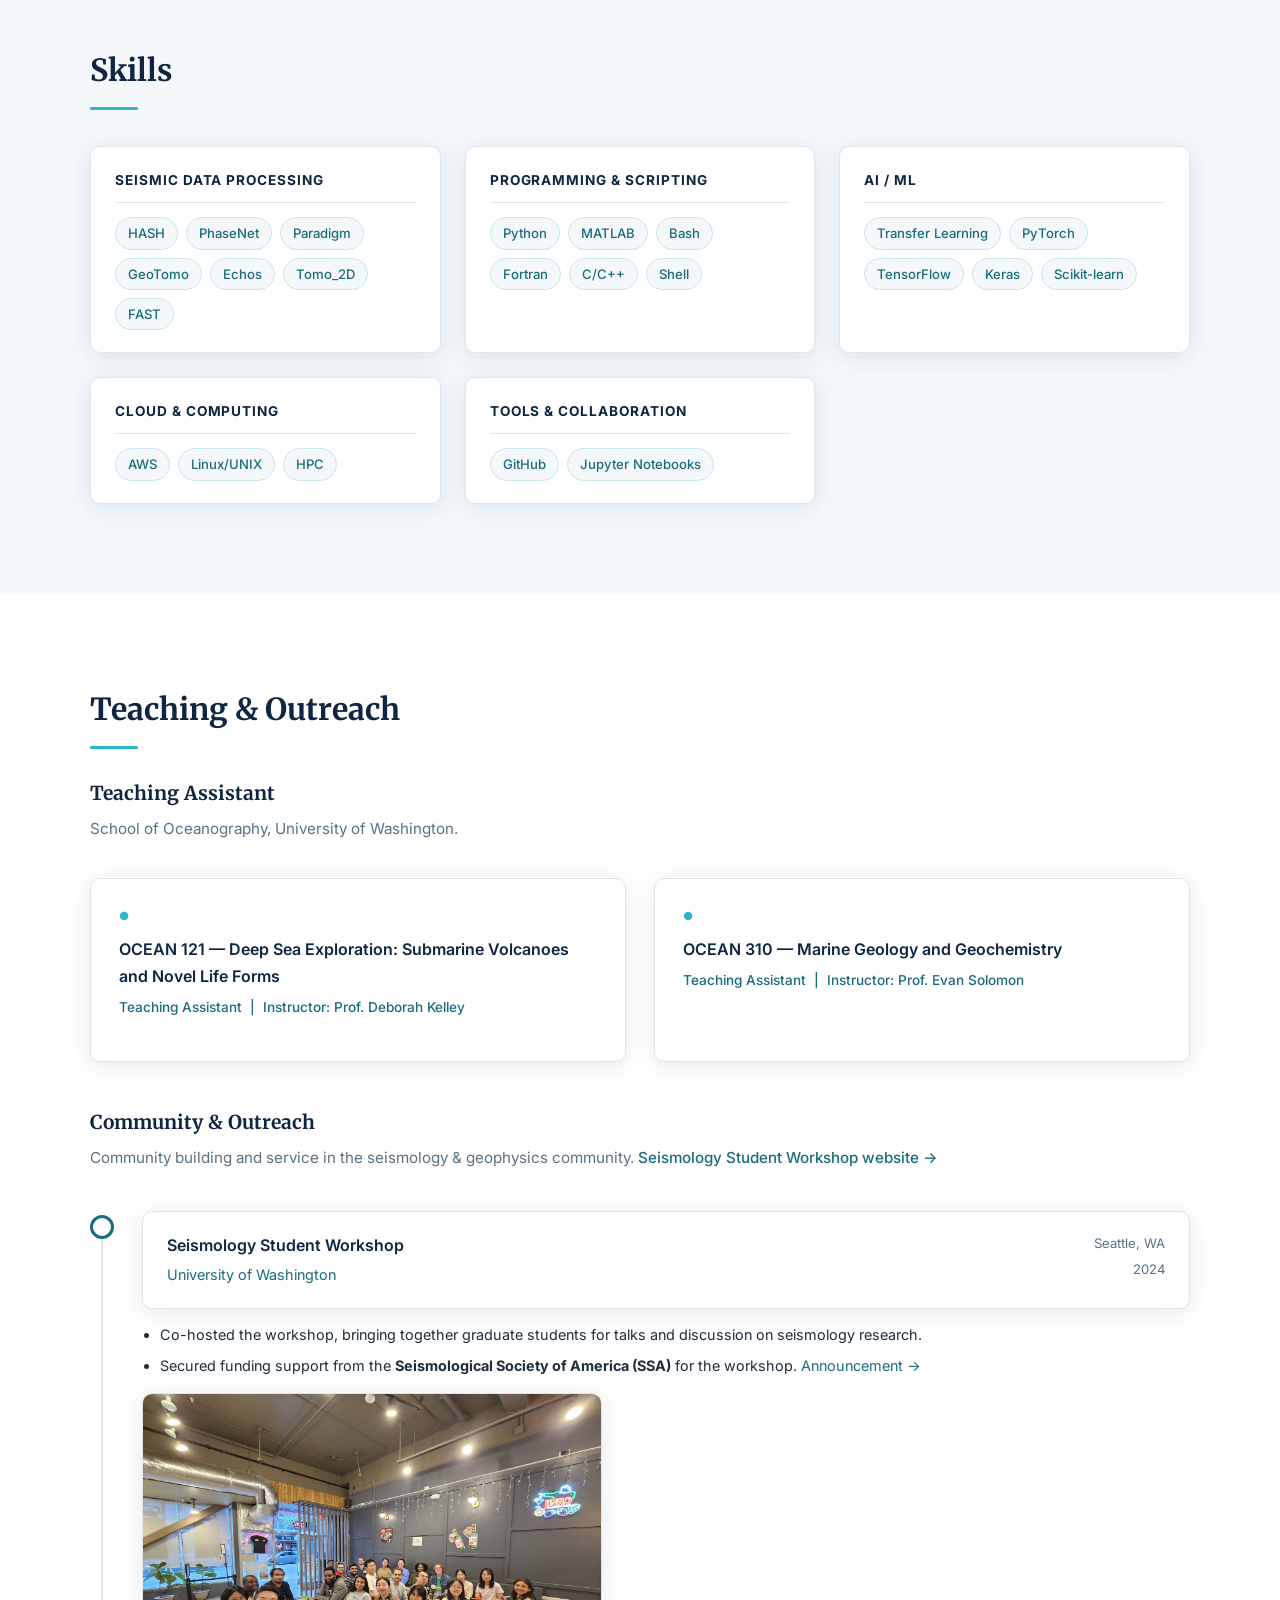
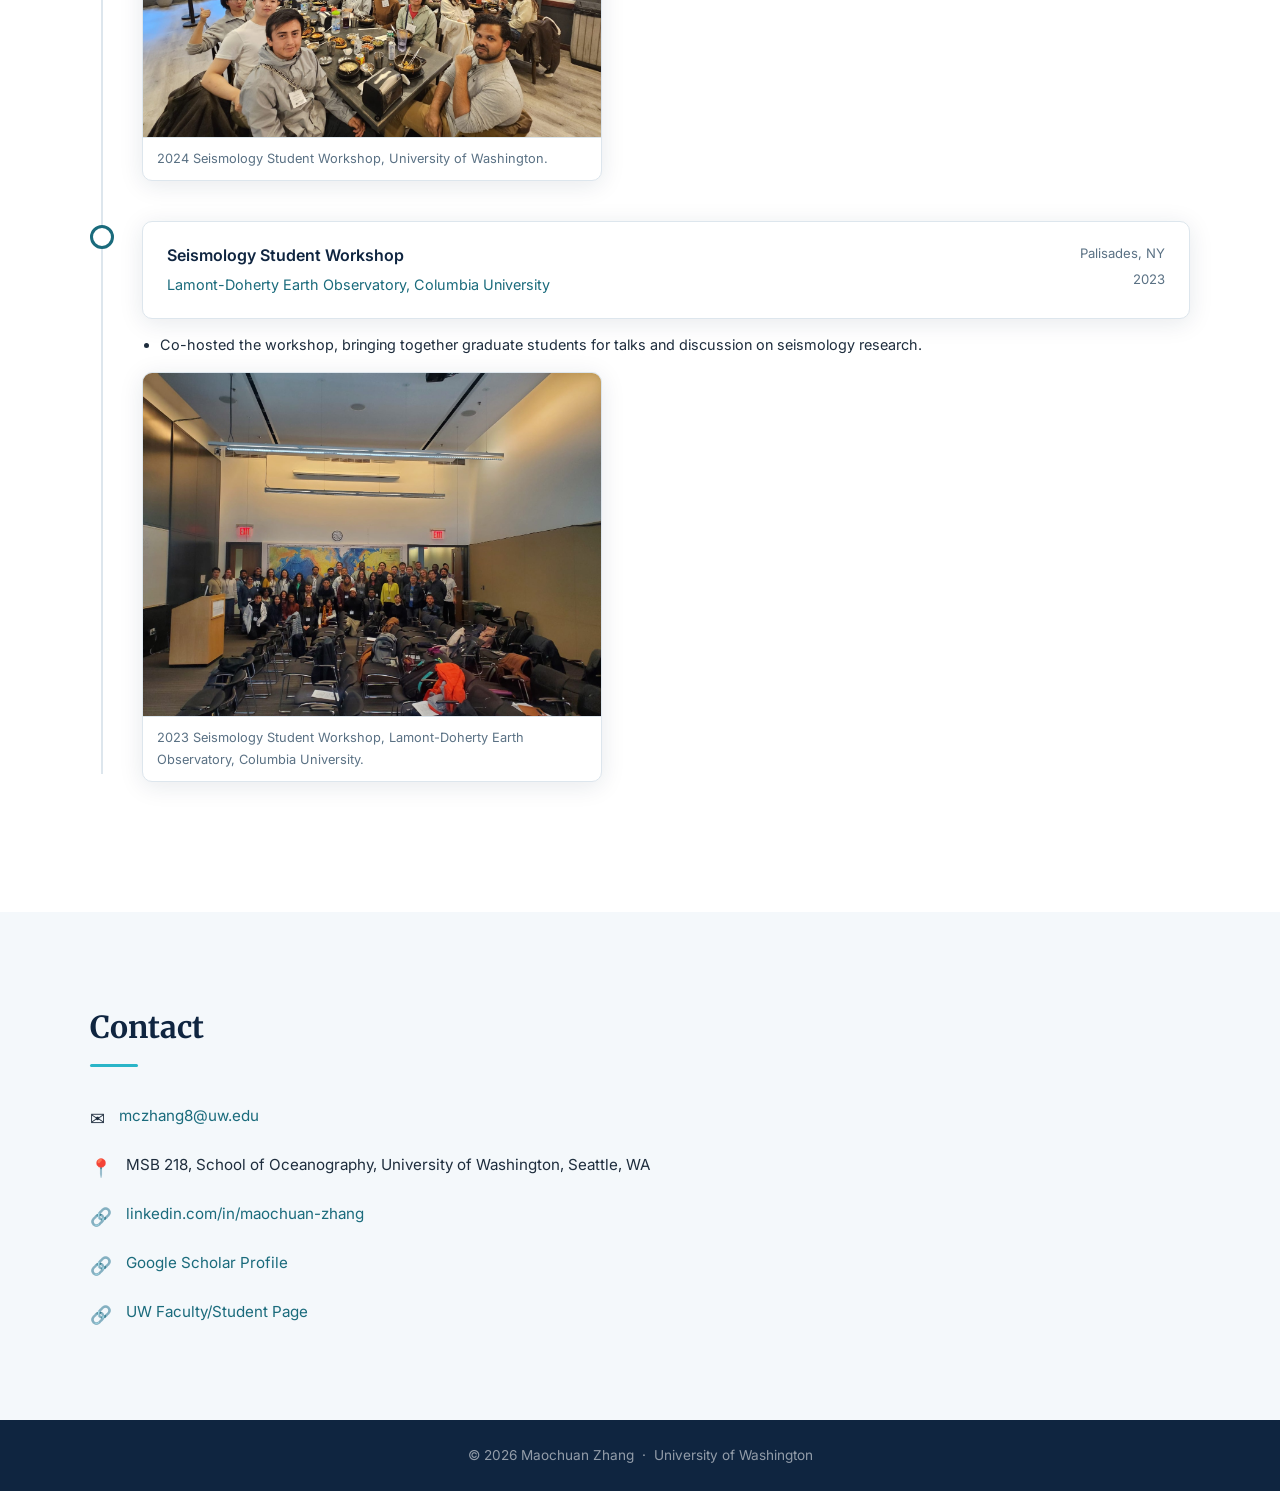
==== commit b1888386: "Add combined Teaching & Outreach section - Merge teaching experience and outreach into one "Teaching" ====
--- a/index.html
+++ b/index.html
@@ -20,7 +20,7 @@
         <li><a href="#fieldwork">Fieldwork</a></li>
         <li><a href="#publications">Publications</a></li>
         <li><a href="#skills">Skills</a></li>
-        <li><a href="#outreach">Outreach</a></li>
+        <li><a href="#outreach">Teaching &amp; Outreach</a></li>
         <li><a href="#contact">Contact</a></li>
       </ul>
       <button class="nav-toggle" aria-label="Toggle menu">&#9776;</button>
@@ -428,10 +428,30 @@
     </div>
   </section>
 
-  <!-- Outreach -->
+  <!-- Teaching & Outreach -->
   <section id="outreach" class="section">
     <div class="container">
-      <h2 class="section-title">Outreach</h2>
+      <h2 class="section-title">Teaching &amp; Outreach</h2>
+
+      <h3 class="subsection-title">Teaching Assistant</h3>
+      <p class="section-sub">School of Oceanography, University of Washington.</p>
+      <div class="research-grid">
+
+        <div class="research-card">
+          <div class="research-icon">&#9679;</div>
+          <h3>OCEAN 121 &mdash; Deep Sea Exploration: Submarine Volcanoes and Novel Life Forms</h3>
+          <p class="research-place">Teaching Assistant &nbsp;|&nbsp; Instructor: Prof. Deborah Kelley</p>
+        </div>
+
+        <div class="research-card">
+          <div class="research-icon">&#9679;</div>
+          <h3>OCEAN 310 &mdash; Marine Geology and Geochemistry</h3>
+          <p class="research-place">Teaching Assistant &nbsp;|&nbsp; Instructor: Prof. Evan Solomon</p>
+        </div>
+
+      </div>
+
+      <h3 class="subsection-title">Community &amp; Outreach</h3>
       <p class="section-sub">Community building and service in the seismology &amp; geophysics community. <a href="https://seismologystudentworkshop.weebly.com/" target="_blank" rel="noopener">Seismology Student Workshop website &rarr;</a></p>
       <div class="timeline">
 
--- a/style.css
+++ b/style.css
@@ -200,6 +200,14 @@
   margin-top: 4px; margin-bottom: 36px;
   color: var(--muted); font-size: 0.95rem;
 }
+.subsection-title {
+  font-family: 'Merriweather', serif;
+  font-size: 1.2rem;
+  color: var(--navy);
+  margin-top: 44px;
+  margin-bottom: 6px;
+}
+.subsection-title:first-of-type { margin-top: 28px; }
 .section-sub a { color: var(--teal); font-weight: 500; }
 
 /* ===== About ===== */
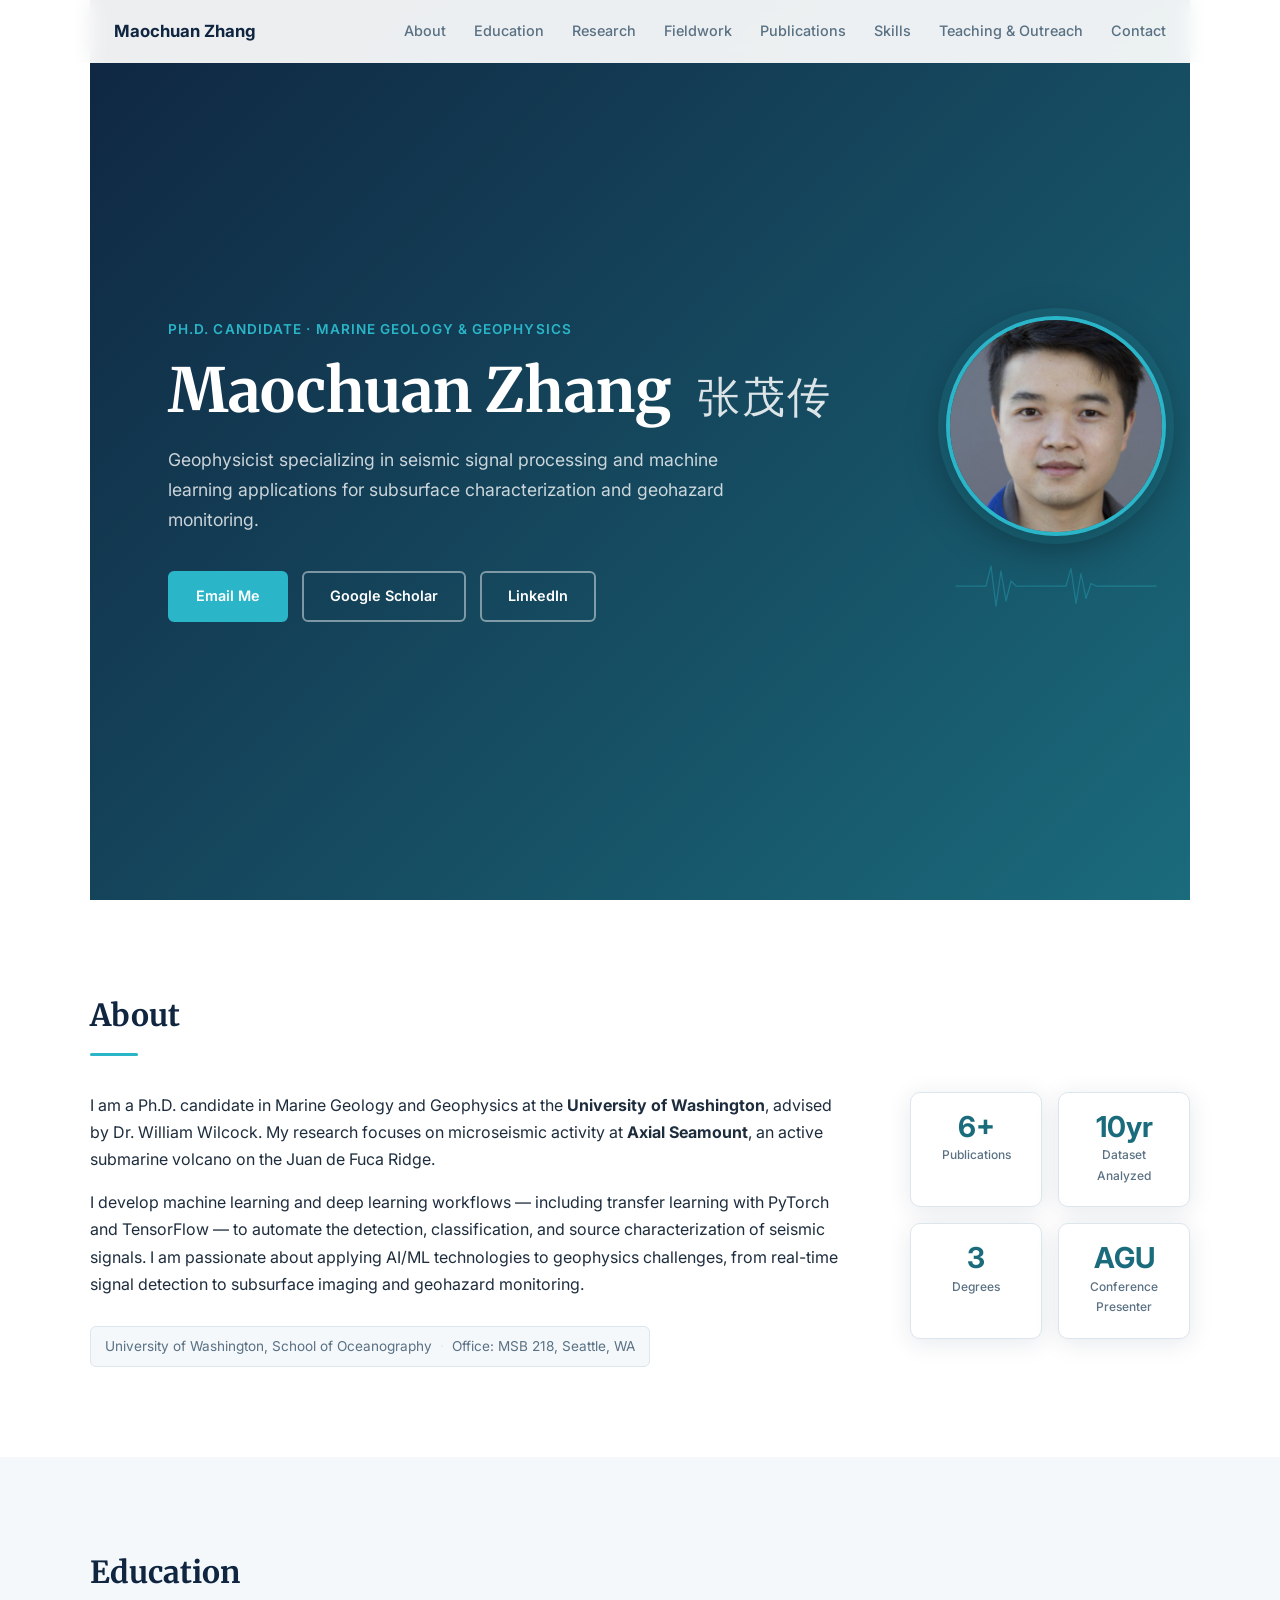
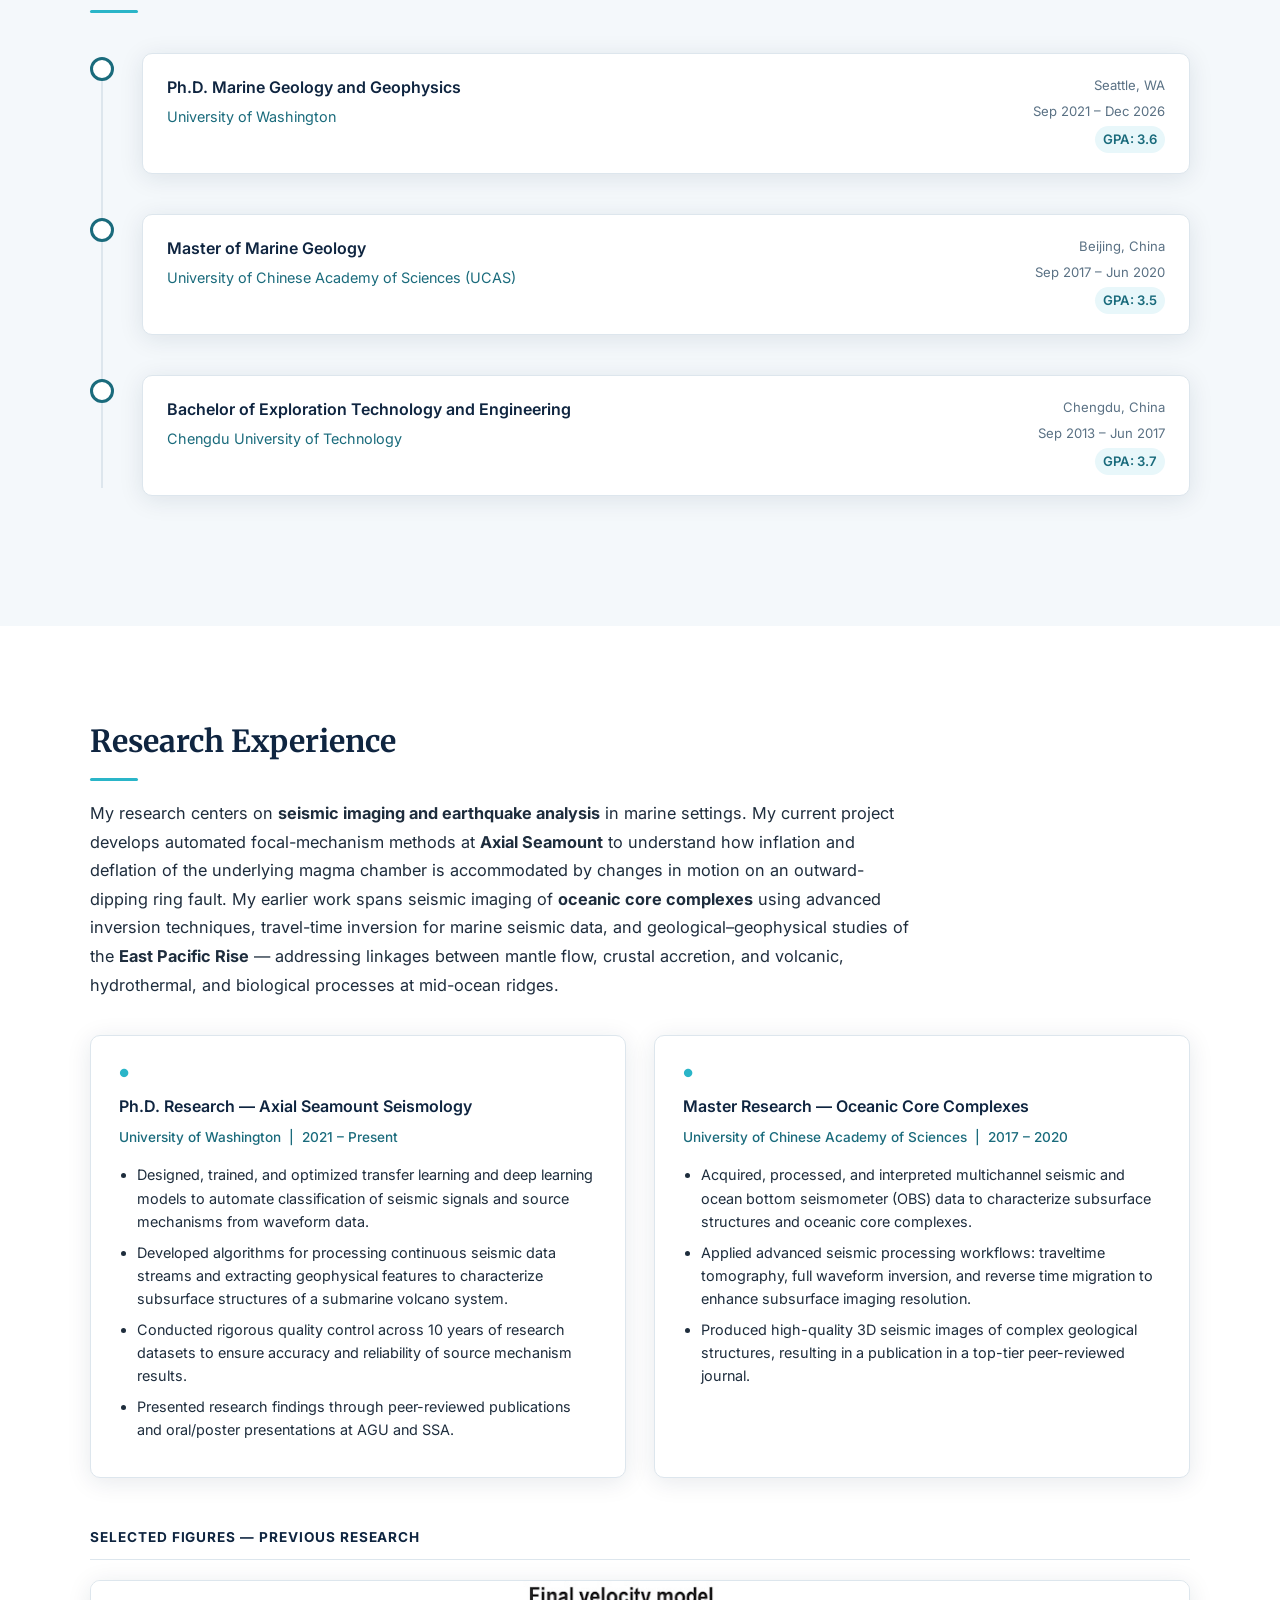
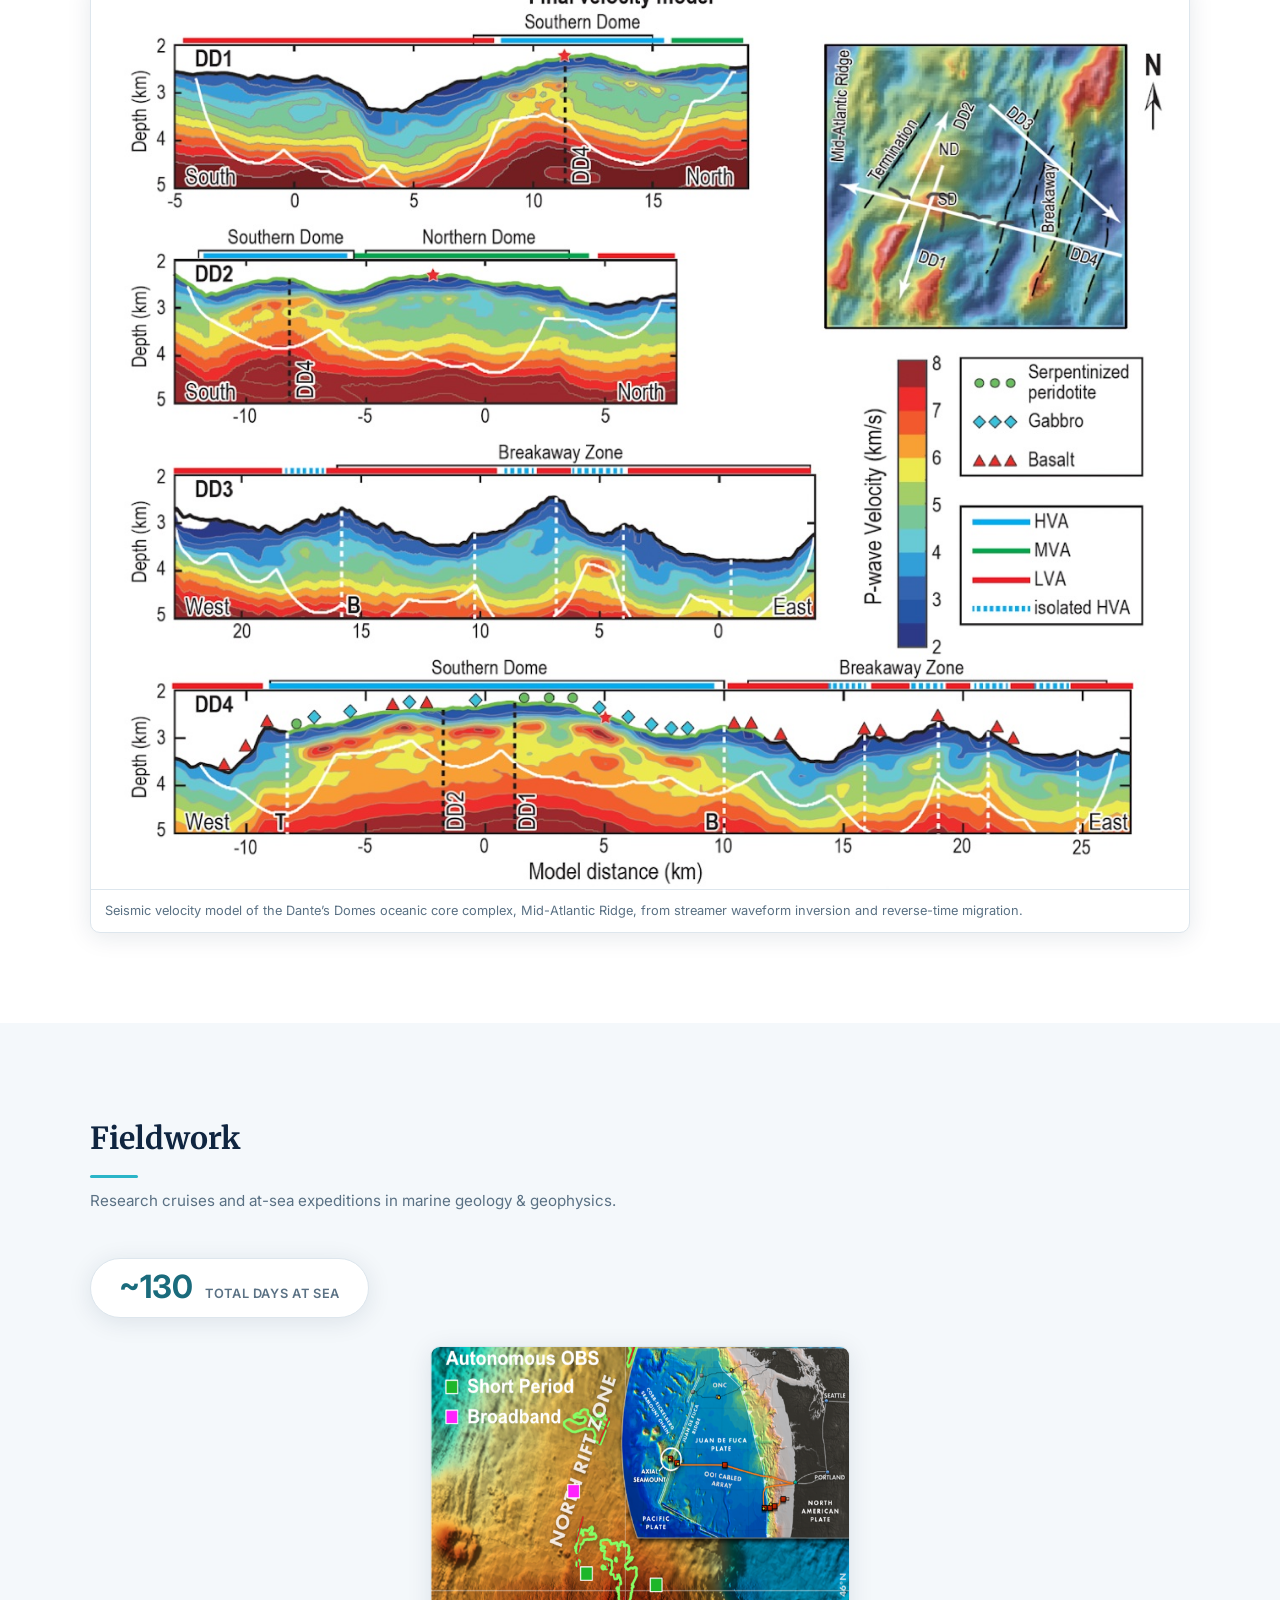
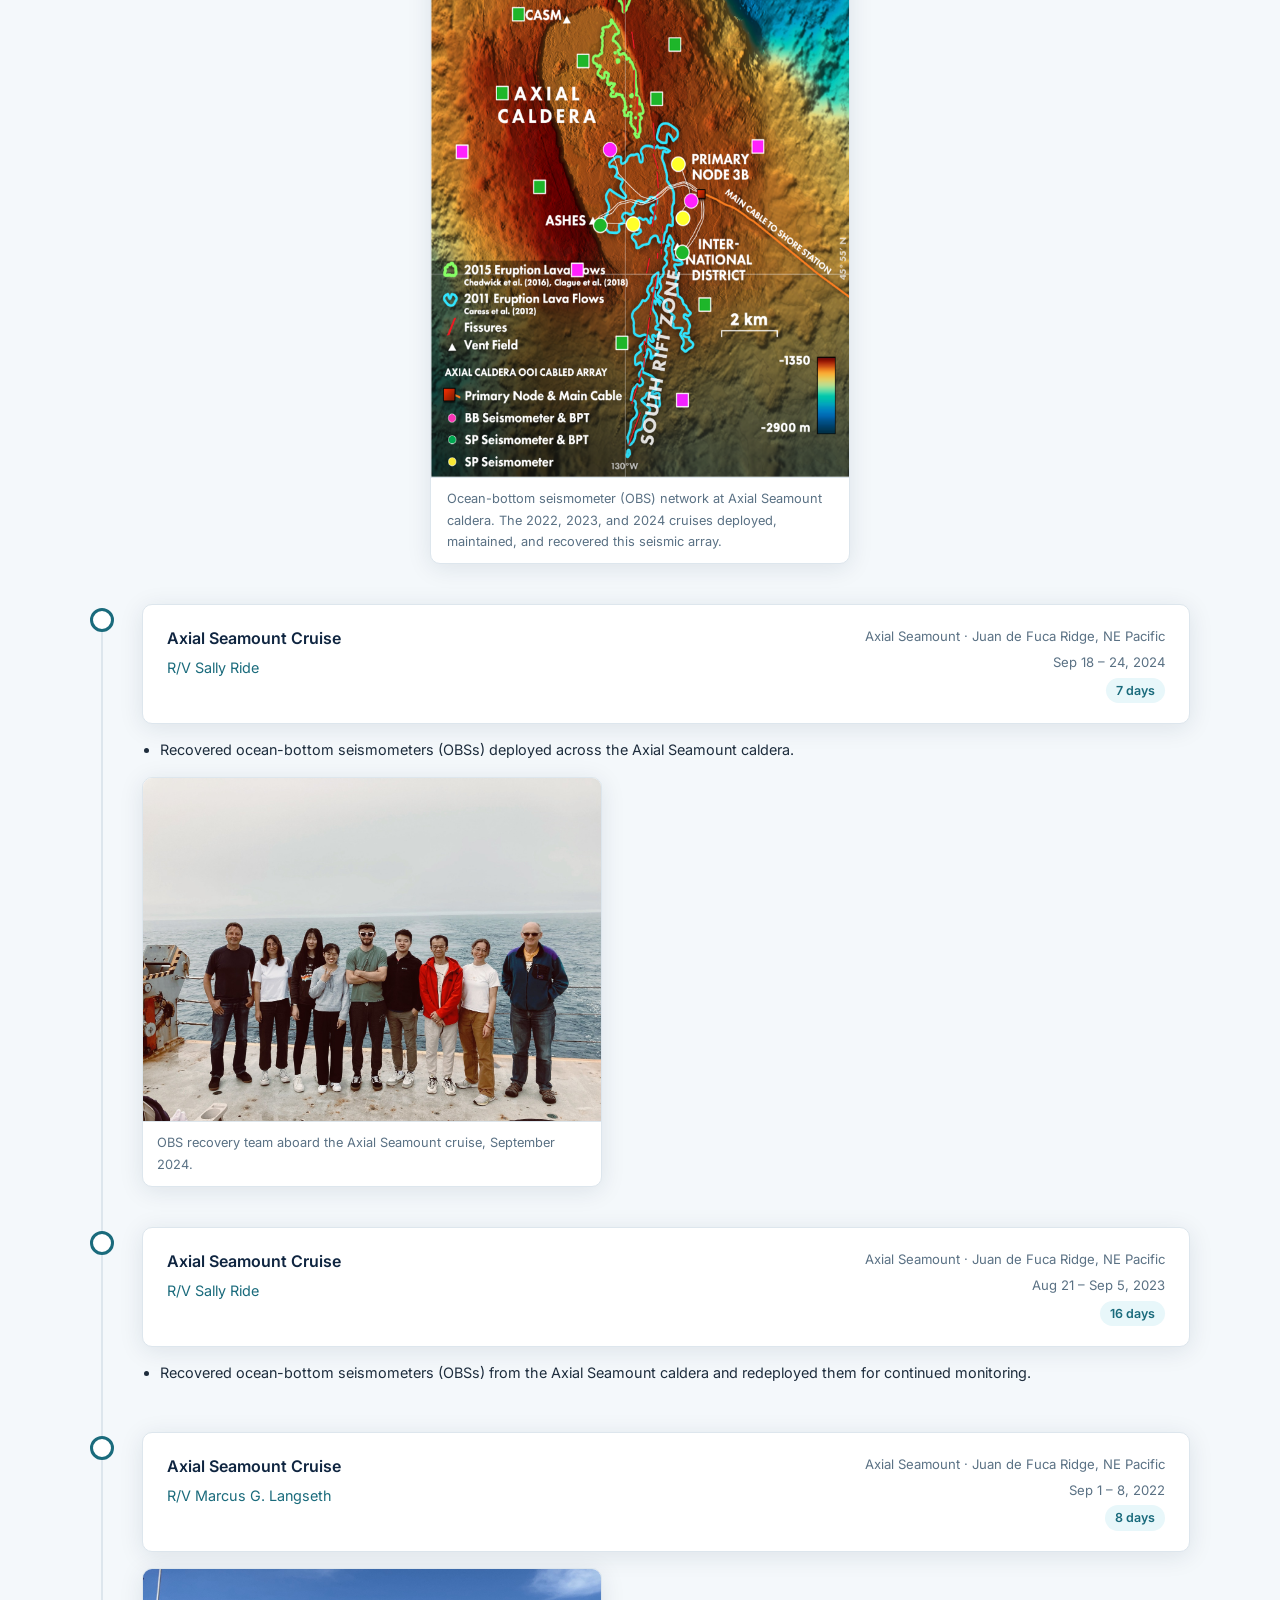
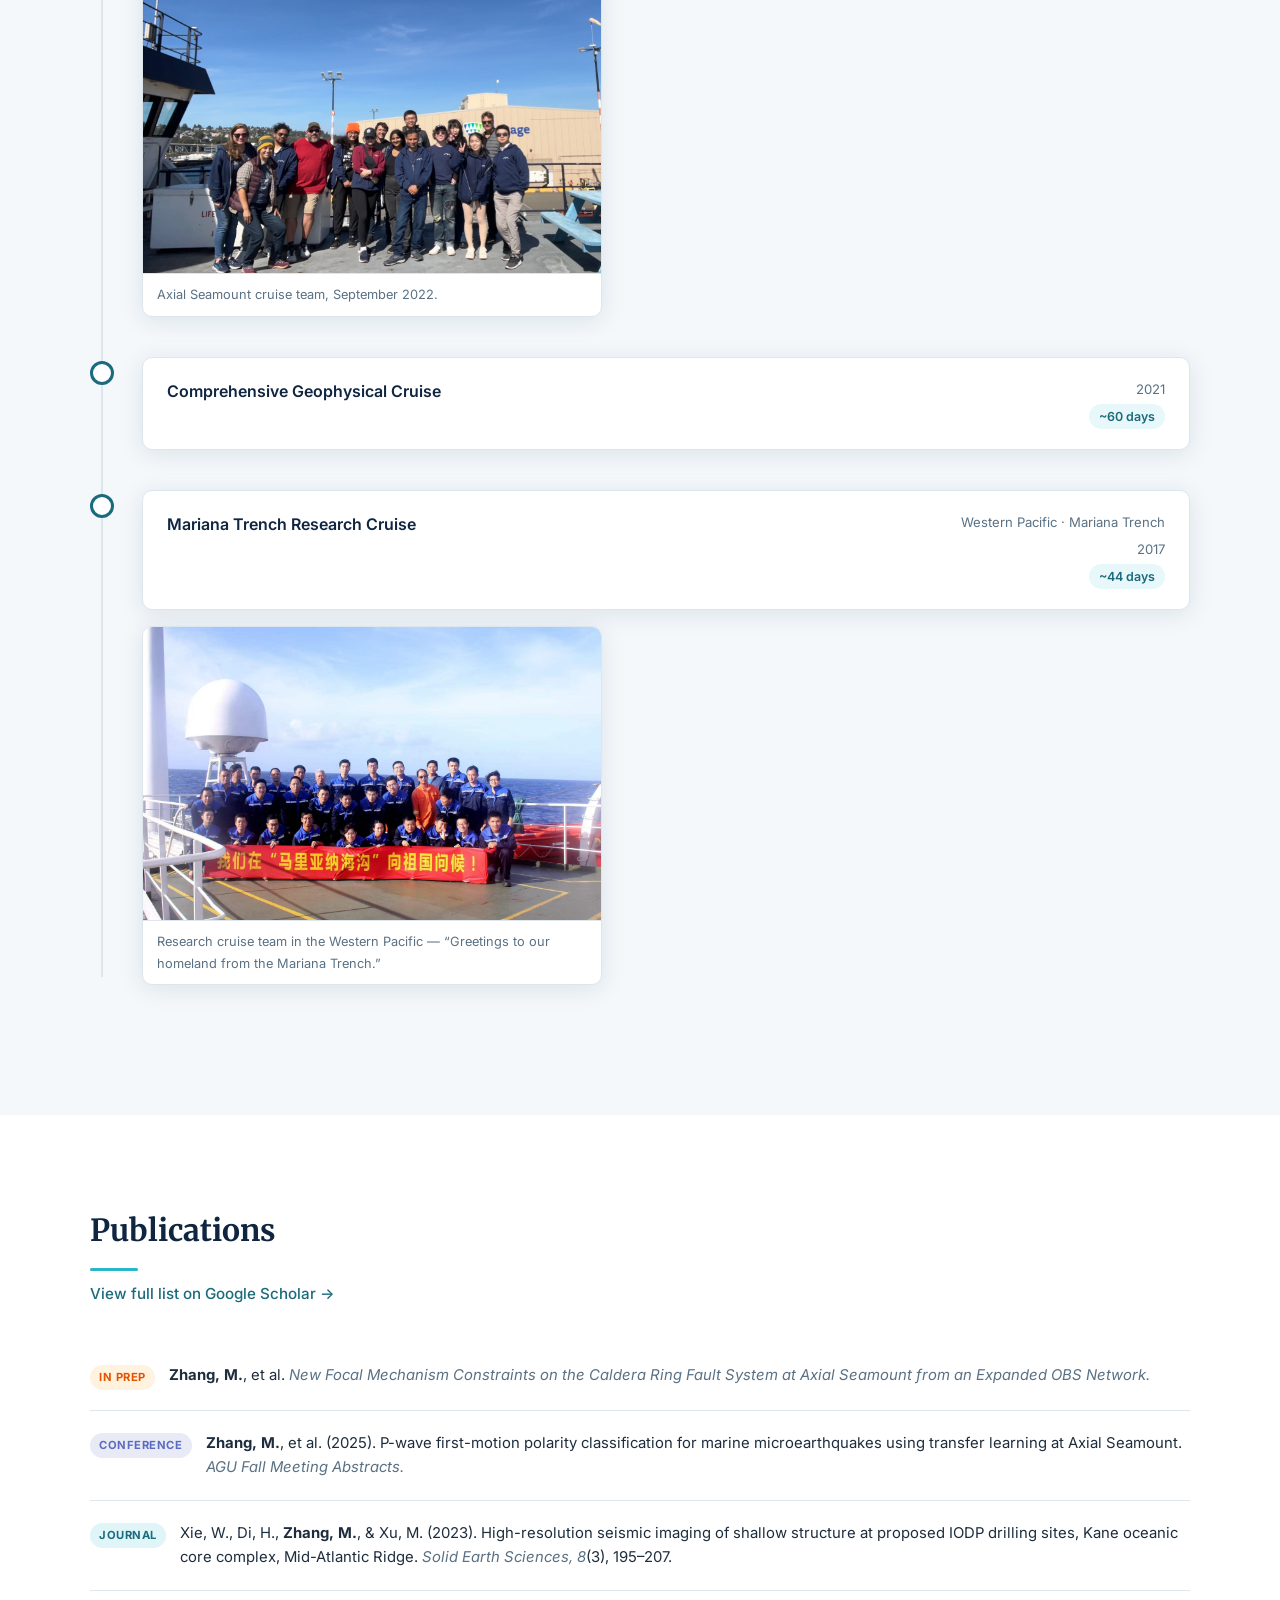
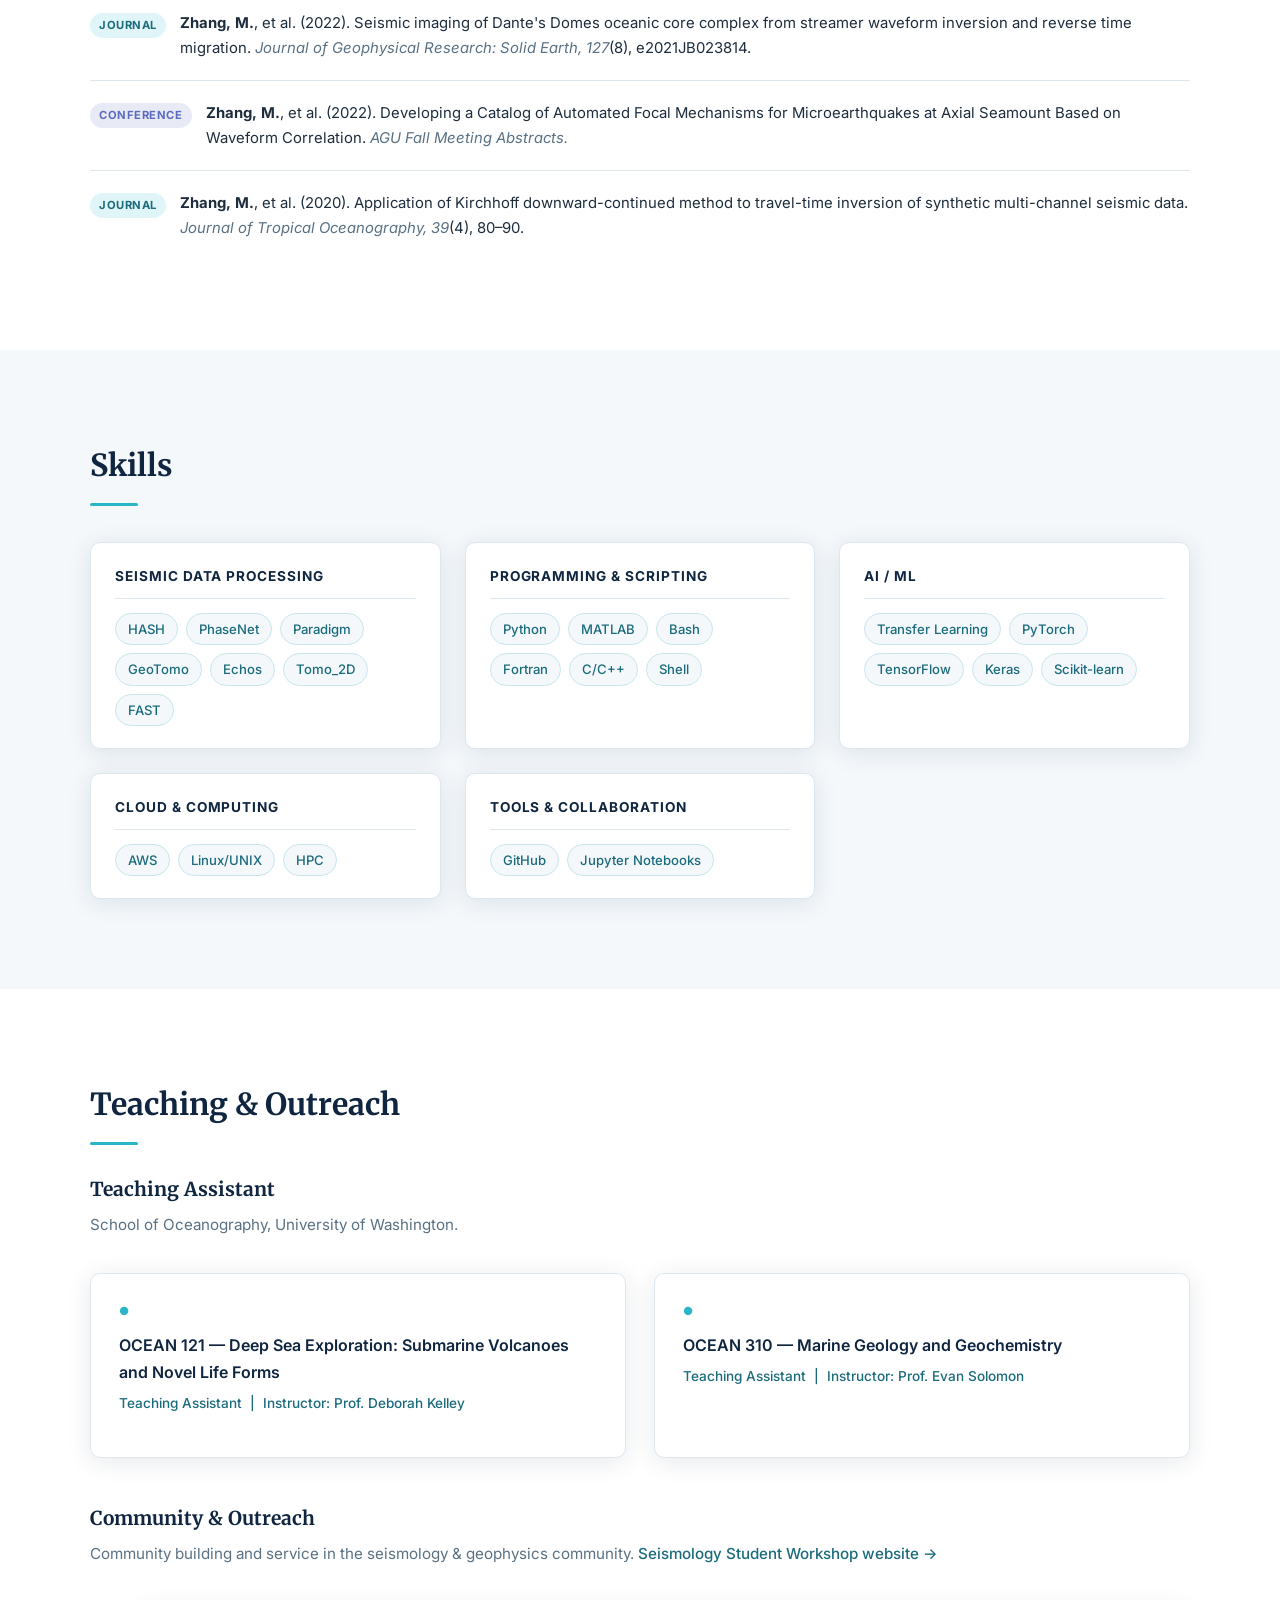
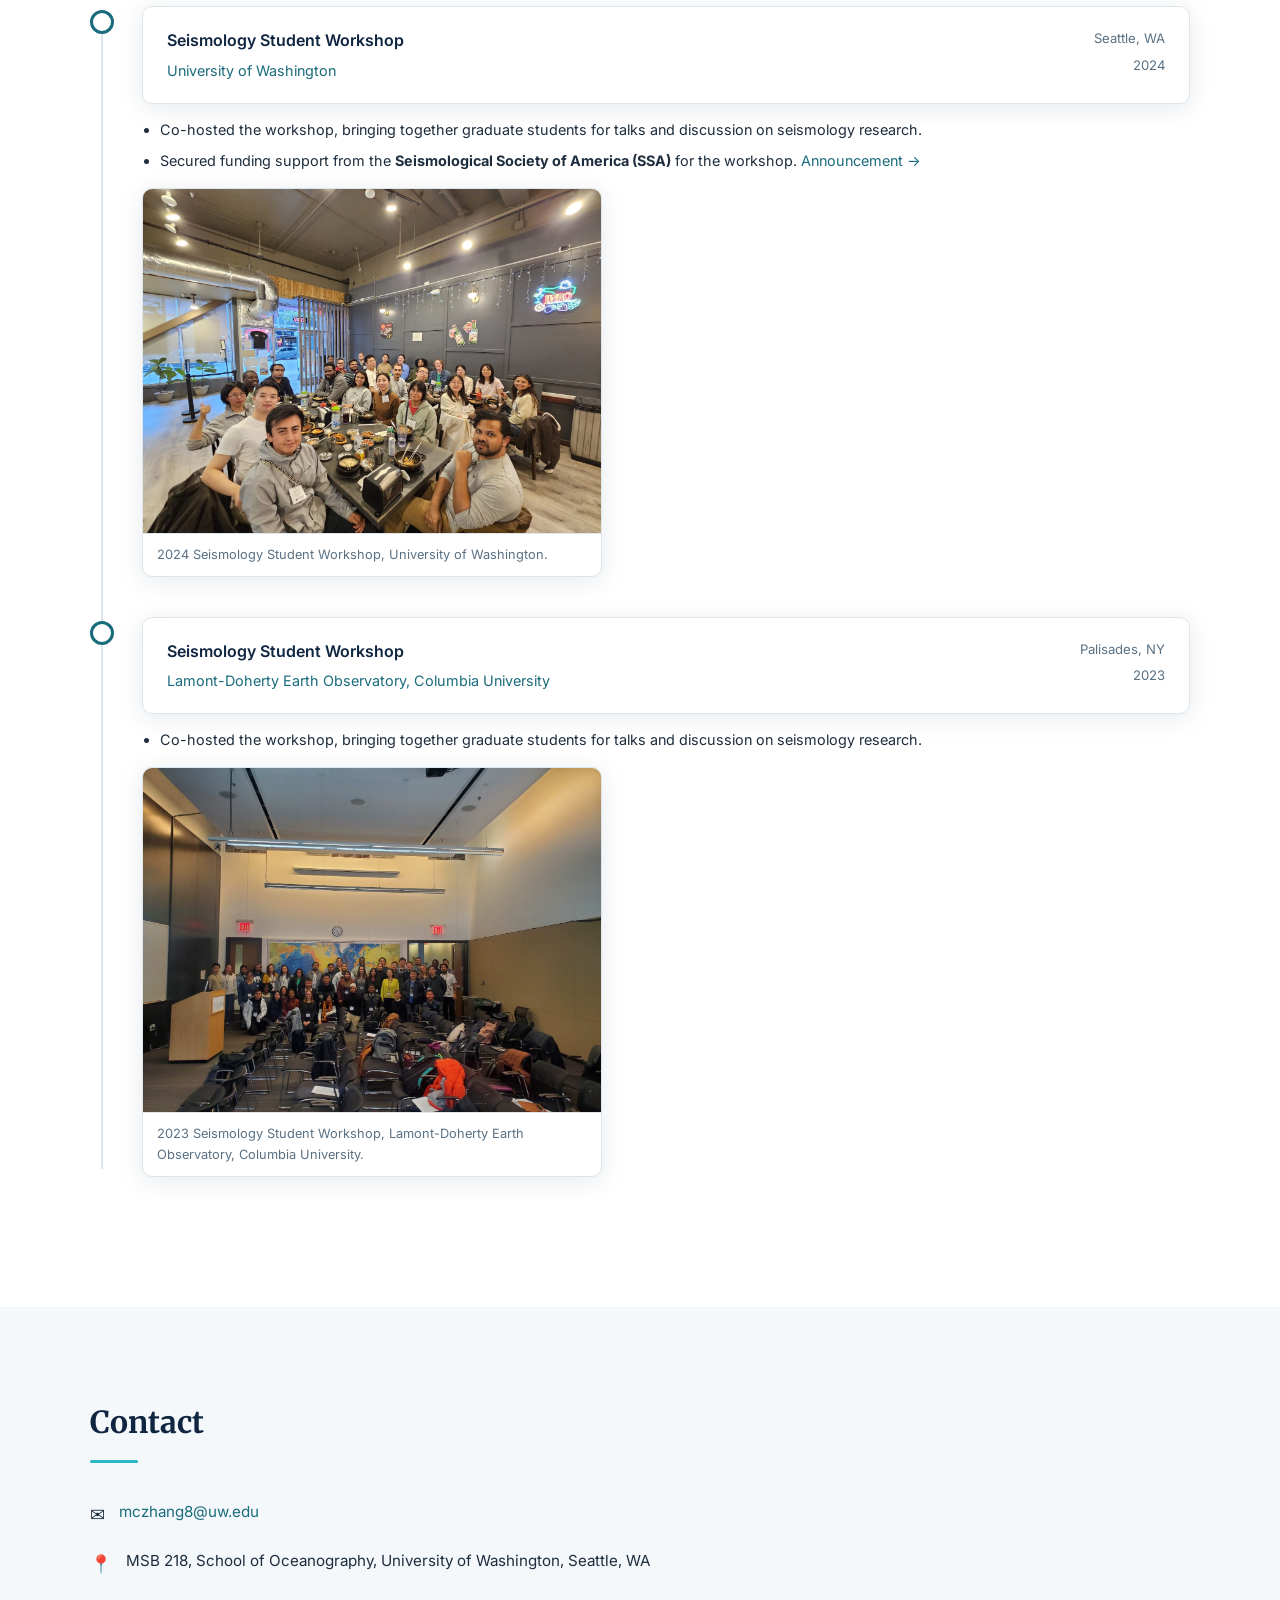
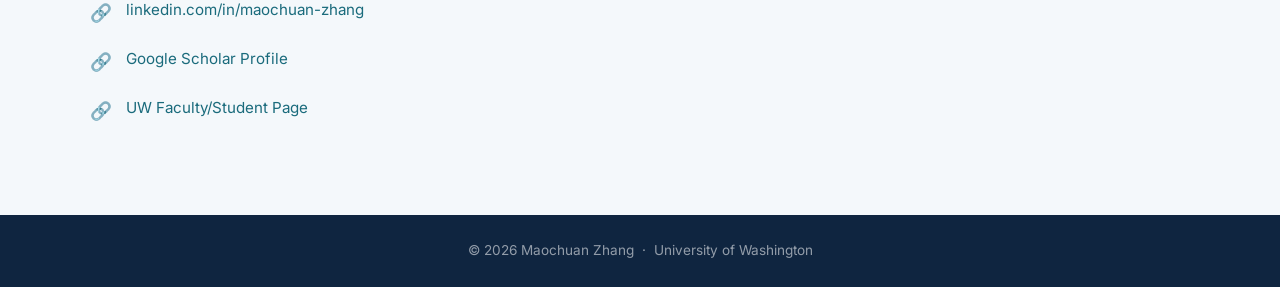
==== commit 62fb6015: "Swap previous-research figure to Dante's Domes oceanic core complex Replace the East Pacific Rise cr" ====
--- a/index.html
+++ b/index.html
@@ -207,8 +207,8 @@
         <h3 class="research-figures-title">Selected Figures &mdash; Previous Research</h3>
         <div class="research-figures-grid">
           <figure class="research-figure">
-            <img src="research-epr.png" alt="Crustal architecture and hydrothermal system of the East Pacific Rise" />
-            <figcaption>Crustal architecture and hydrothermal system of a fast-spreading mid-ocean ridge (East Pacific Rise).</figcaption>
+            <img src="research-occ.jpg" alt="Seismic velocity model of the Dante's Domes oceanic core complex, Mid-Atlantic Ridge" />
+            <figcaption>Seismic velocity model of the Dante&rsquo;s Domes oceanic core complex, Mid-Atlantic Ridge, from streamer waveform inversion and reverse-time migration.</figcaption>
           </figure>
         </div>
       </div>
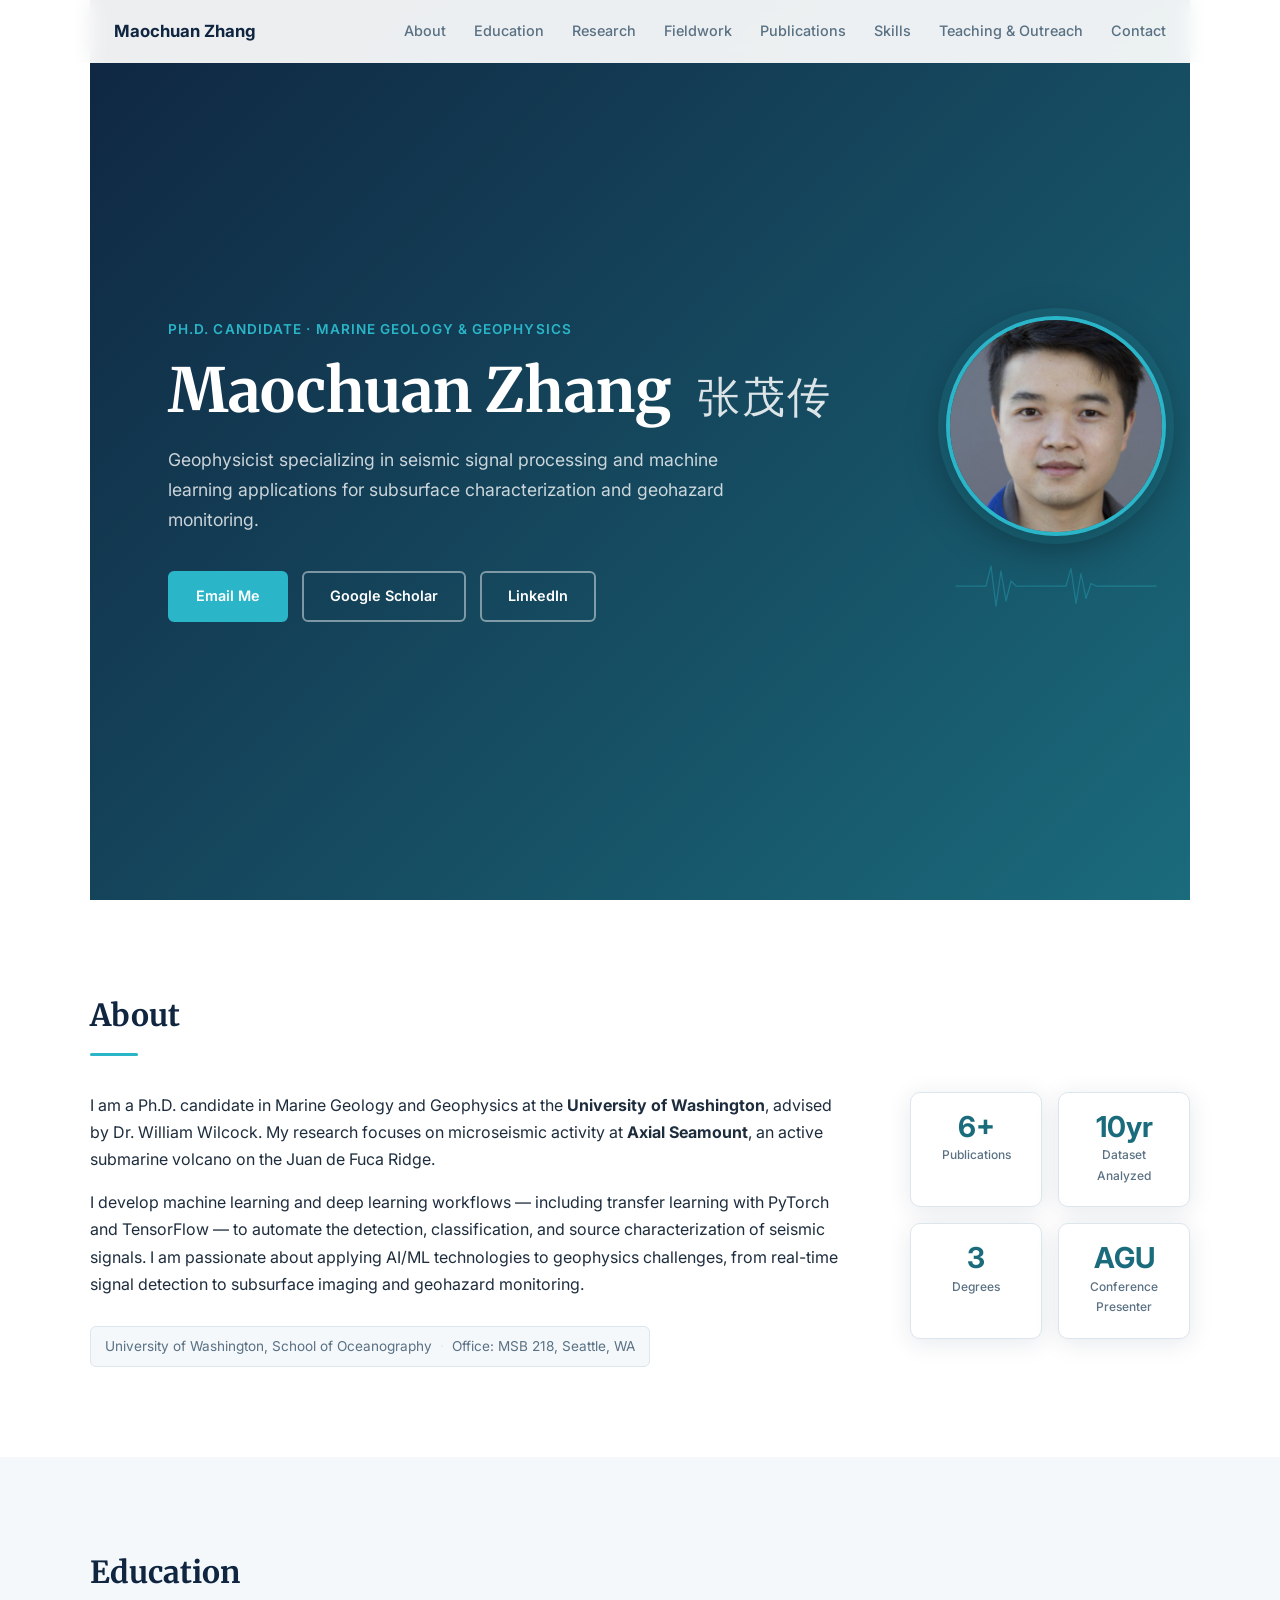
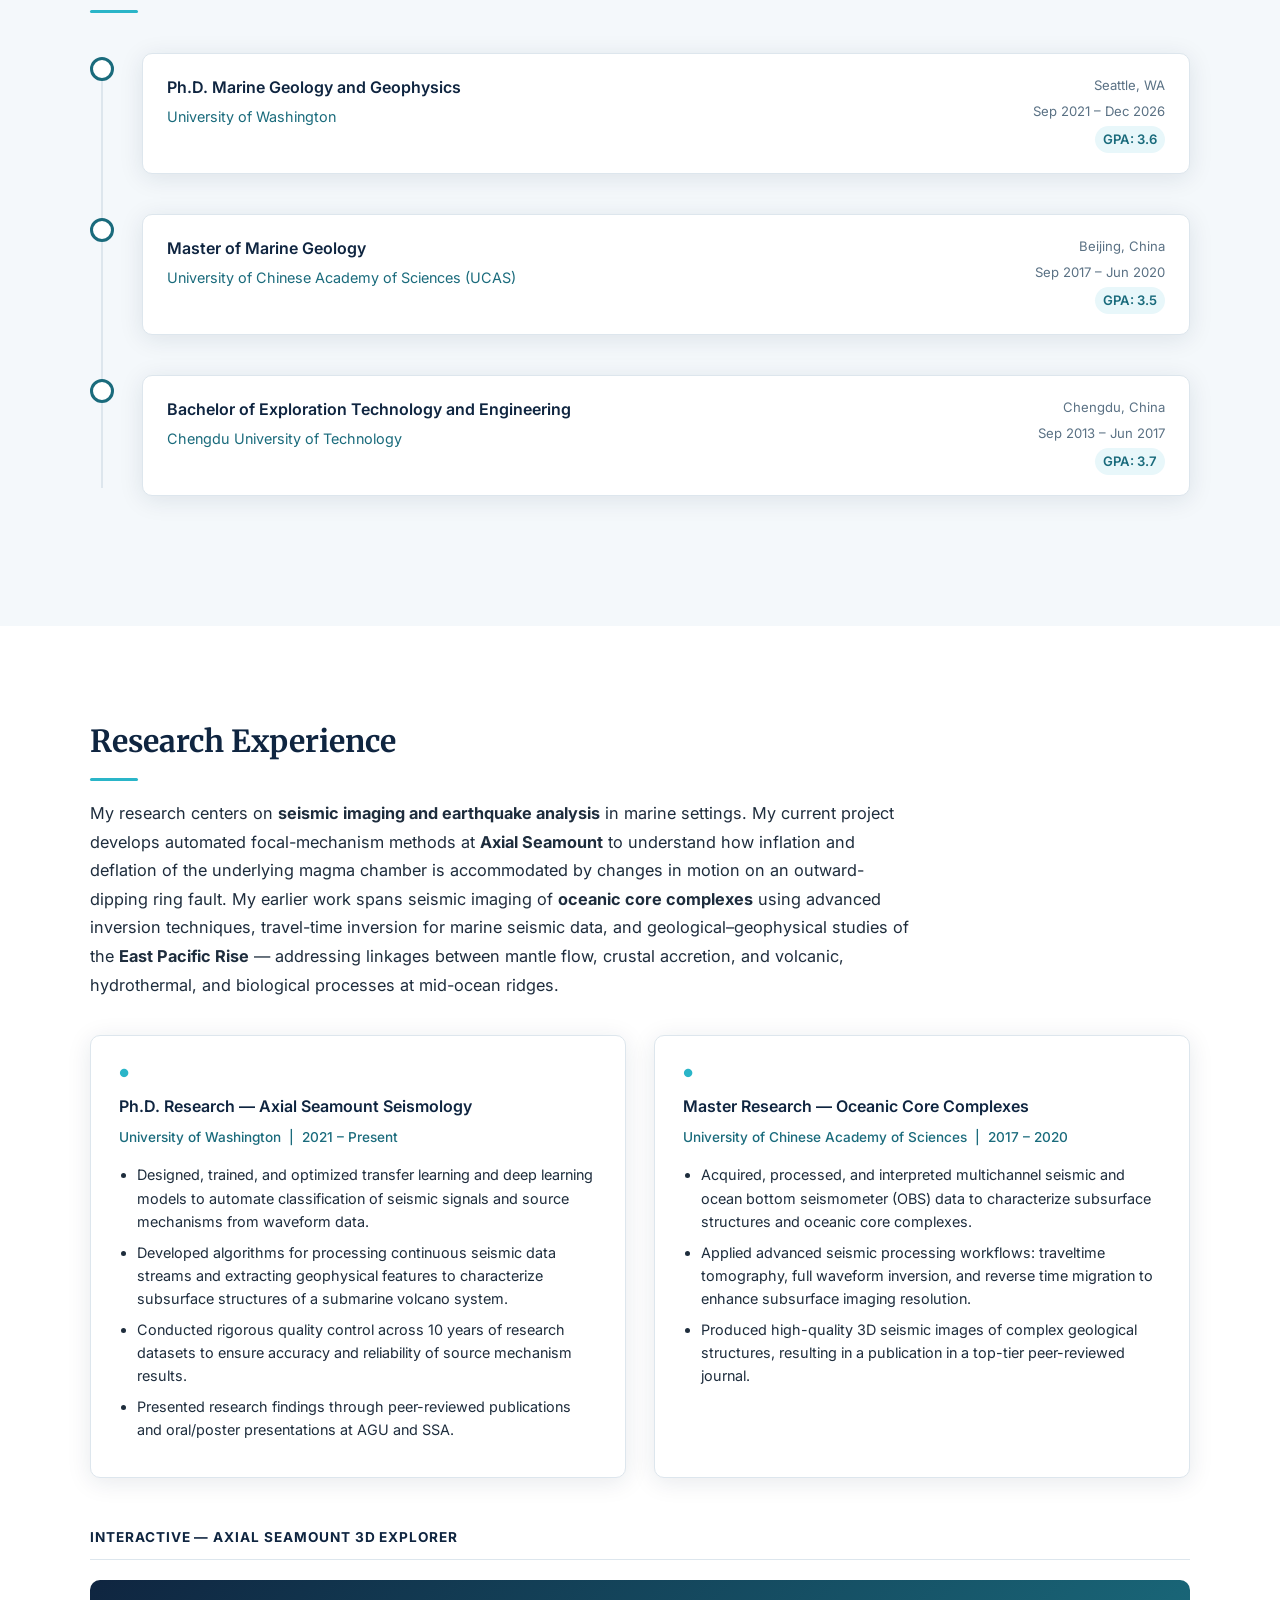
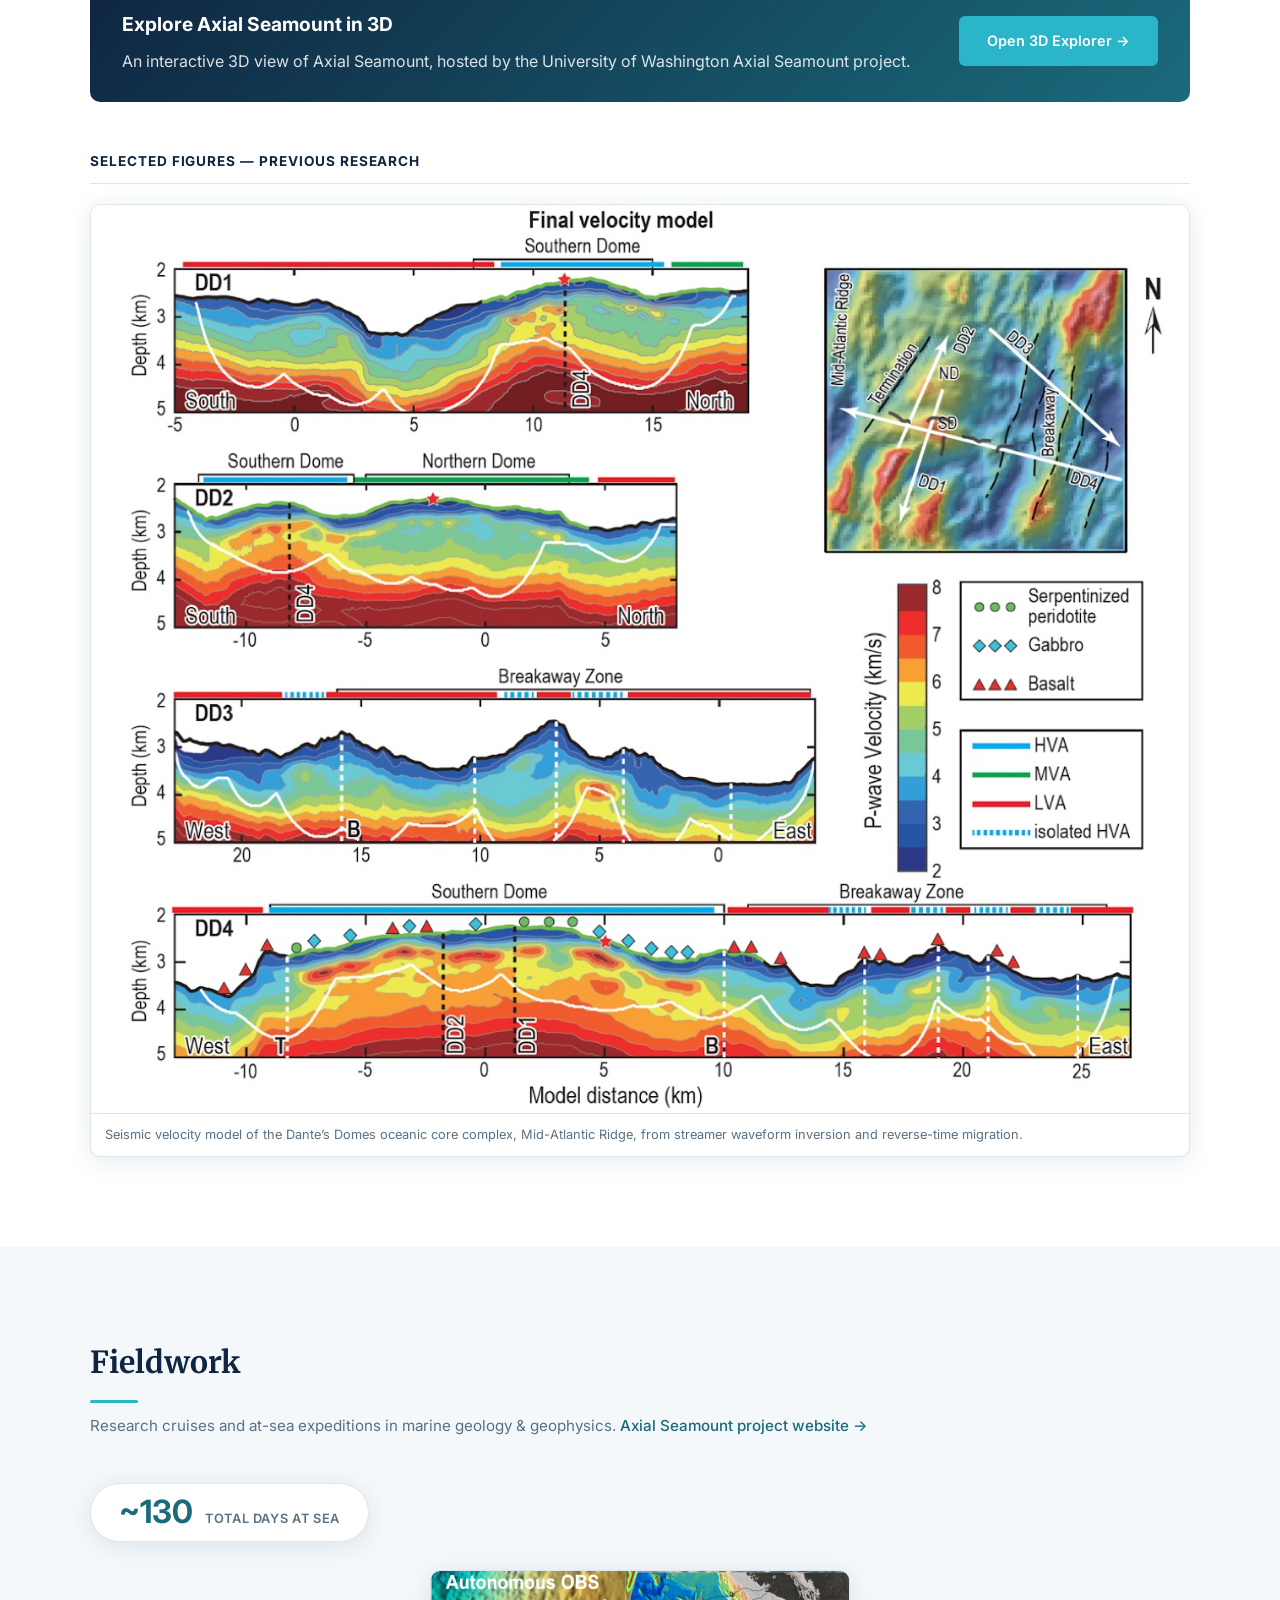
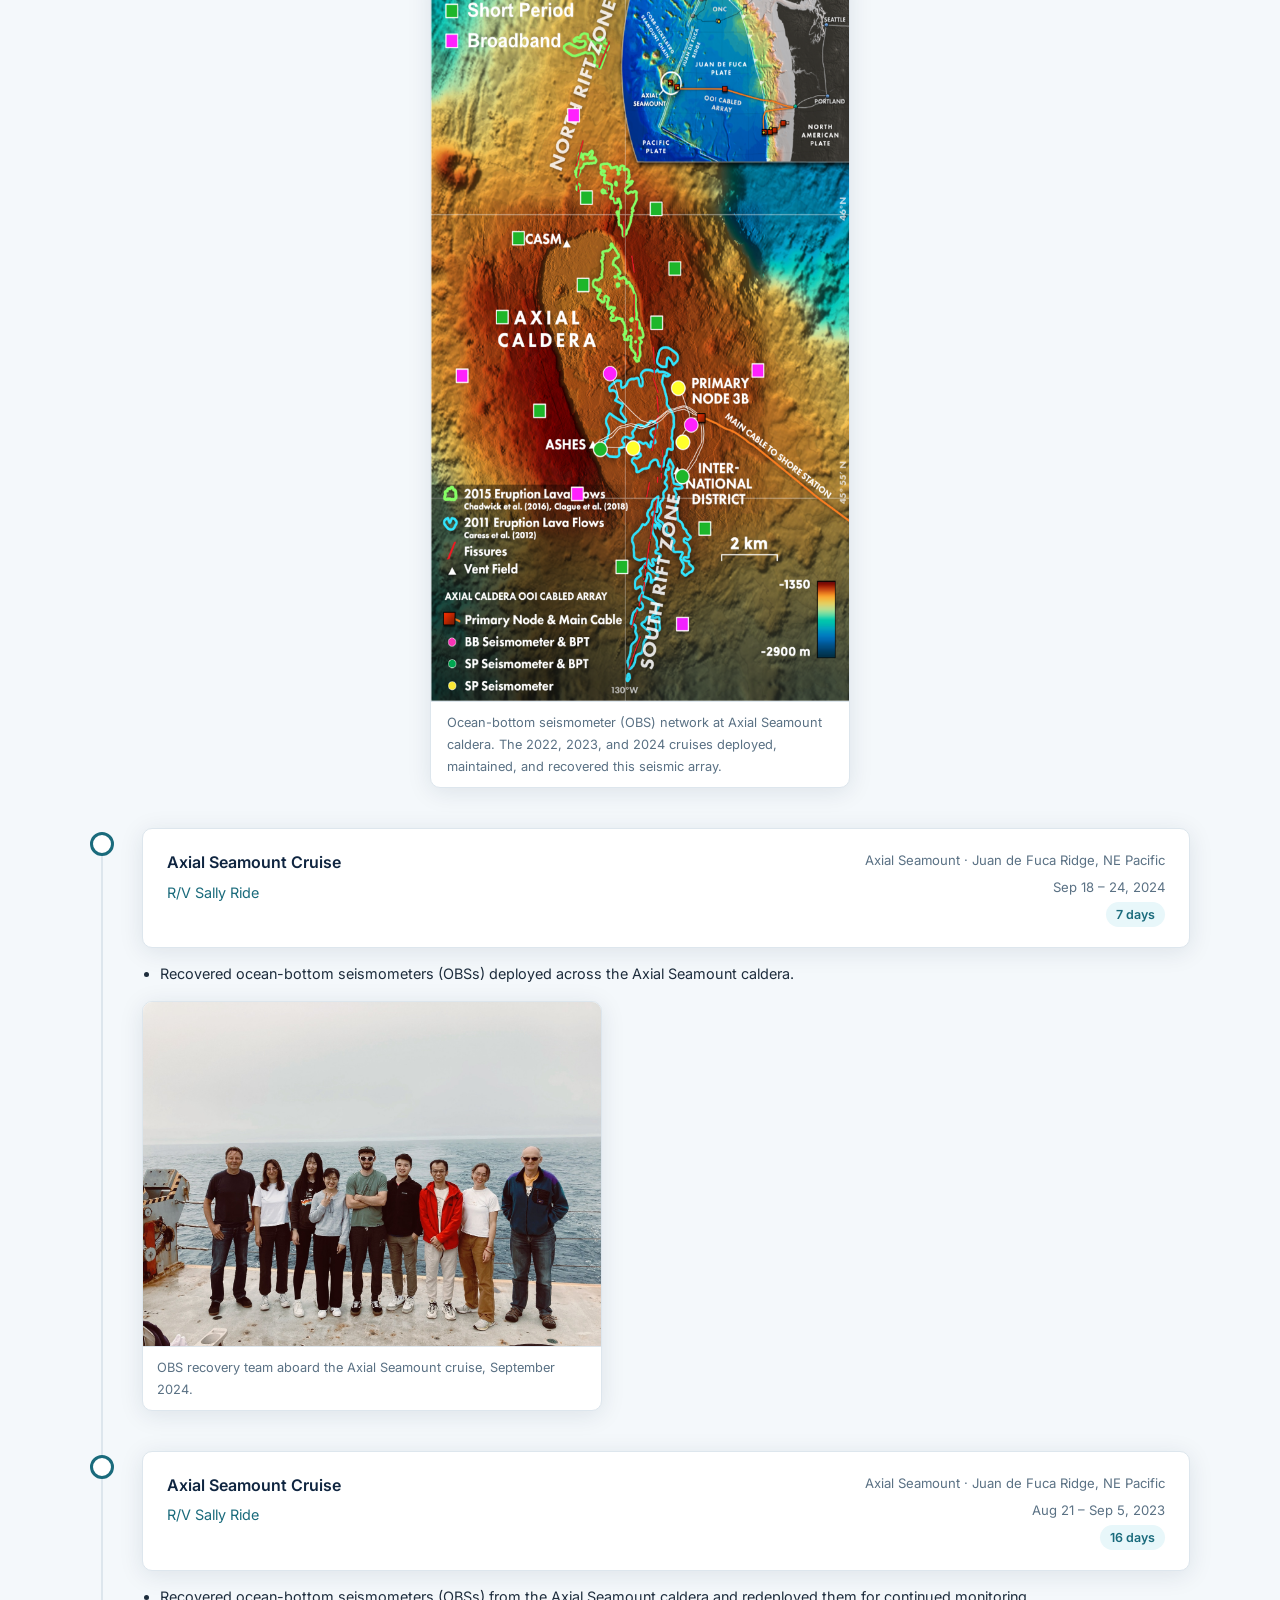
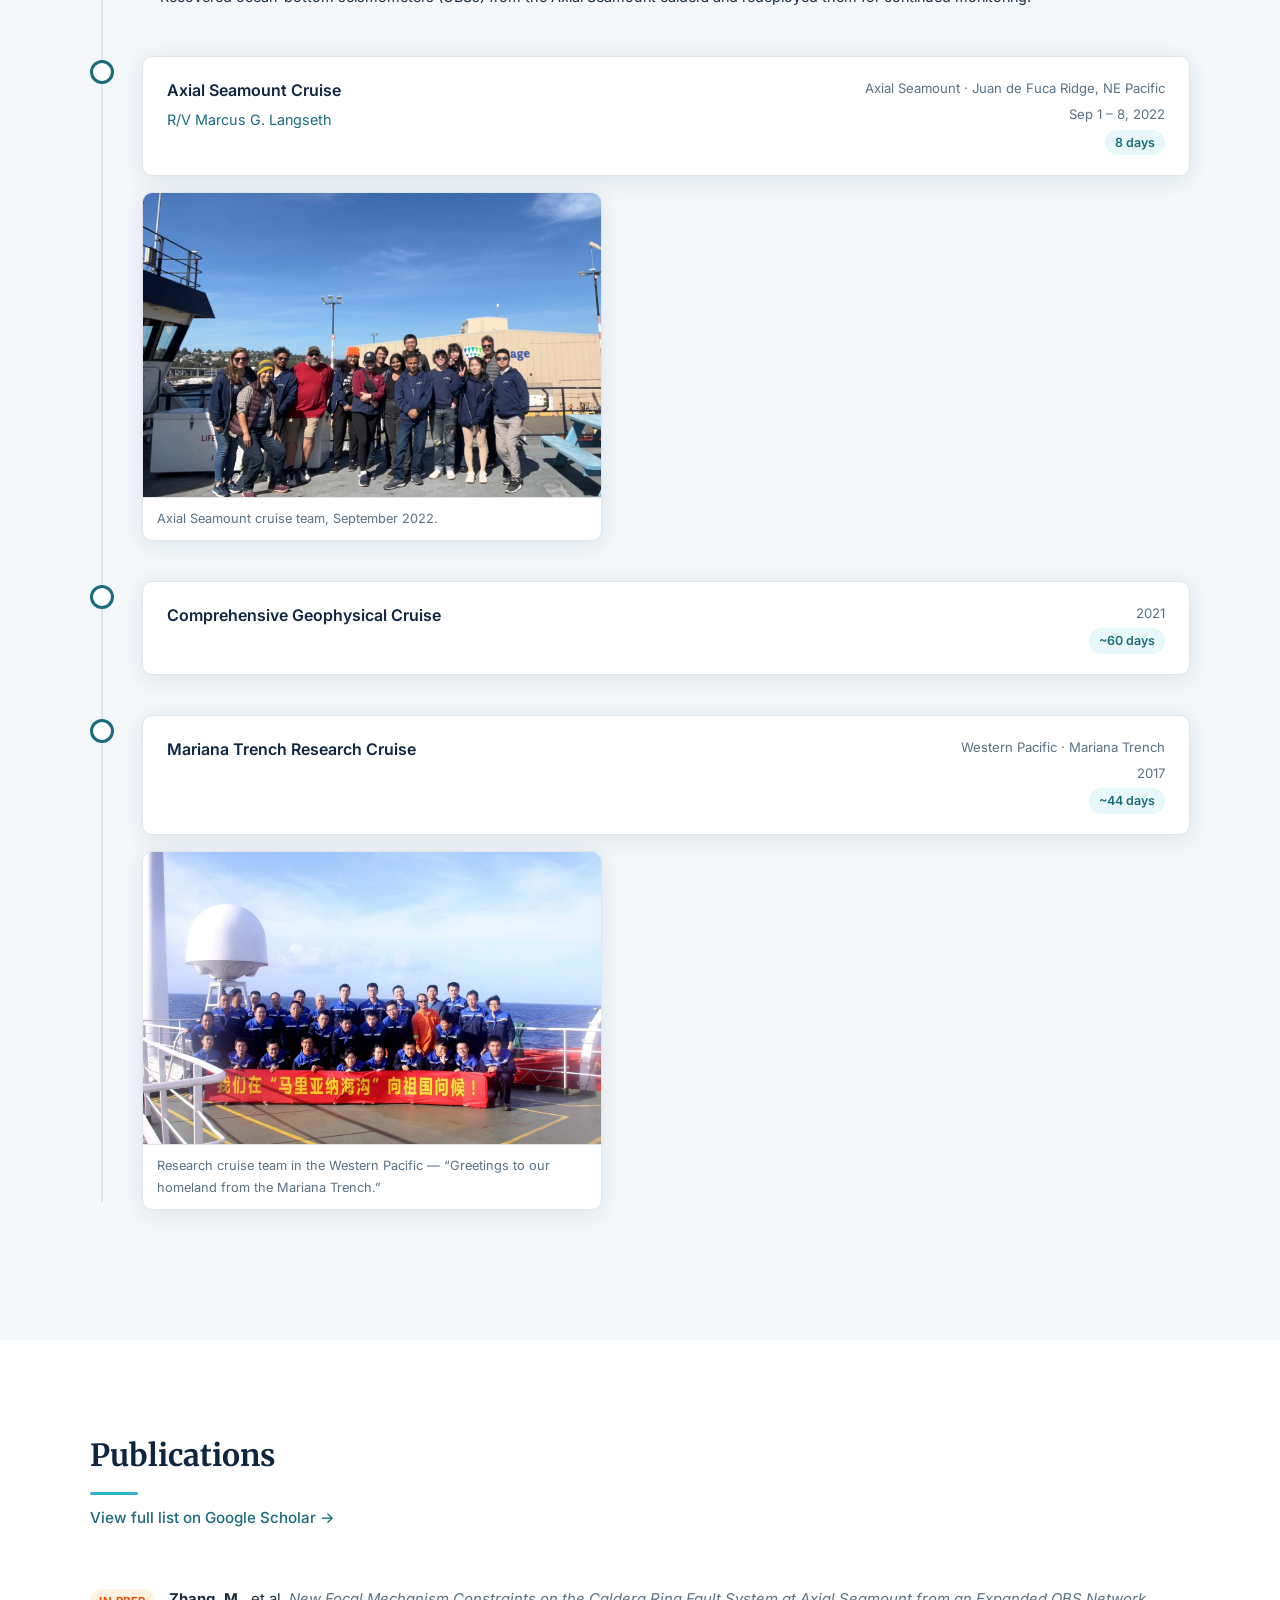
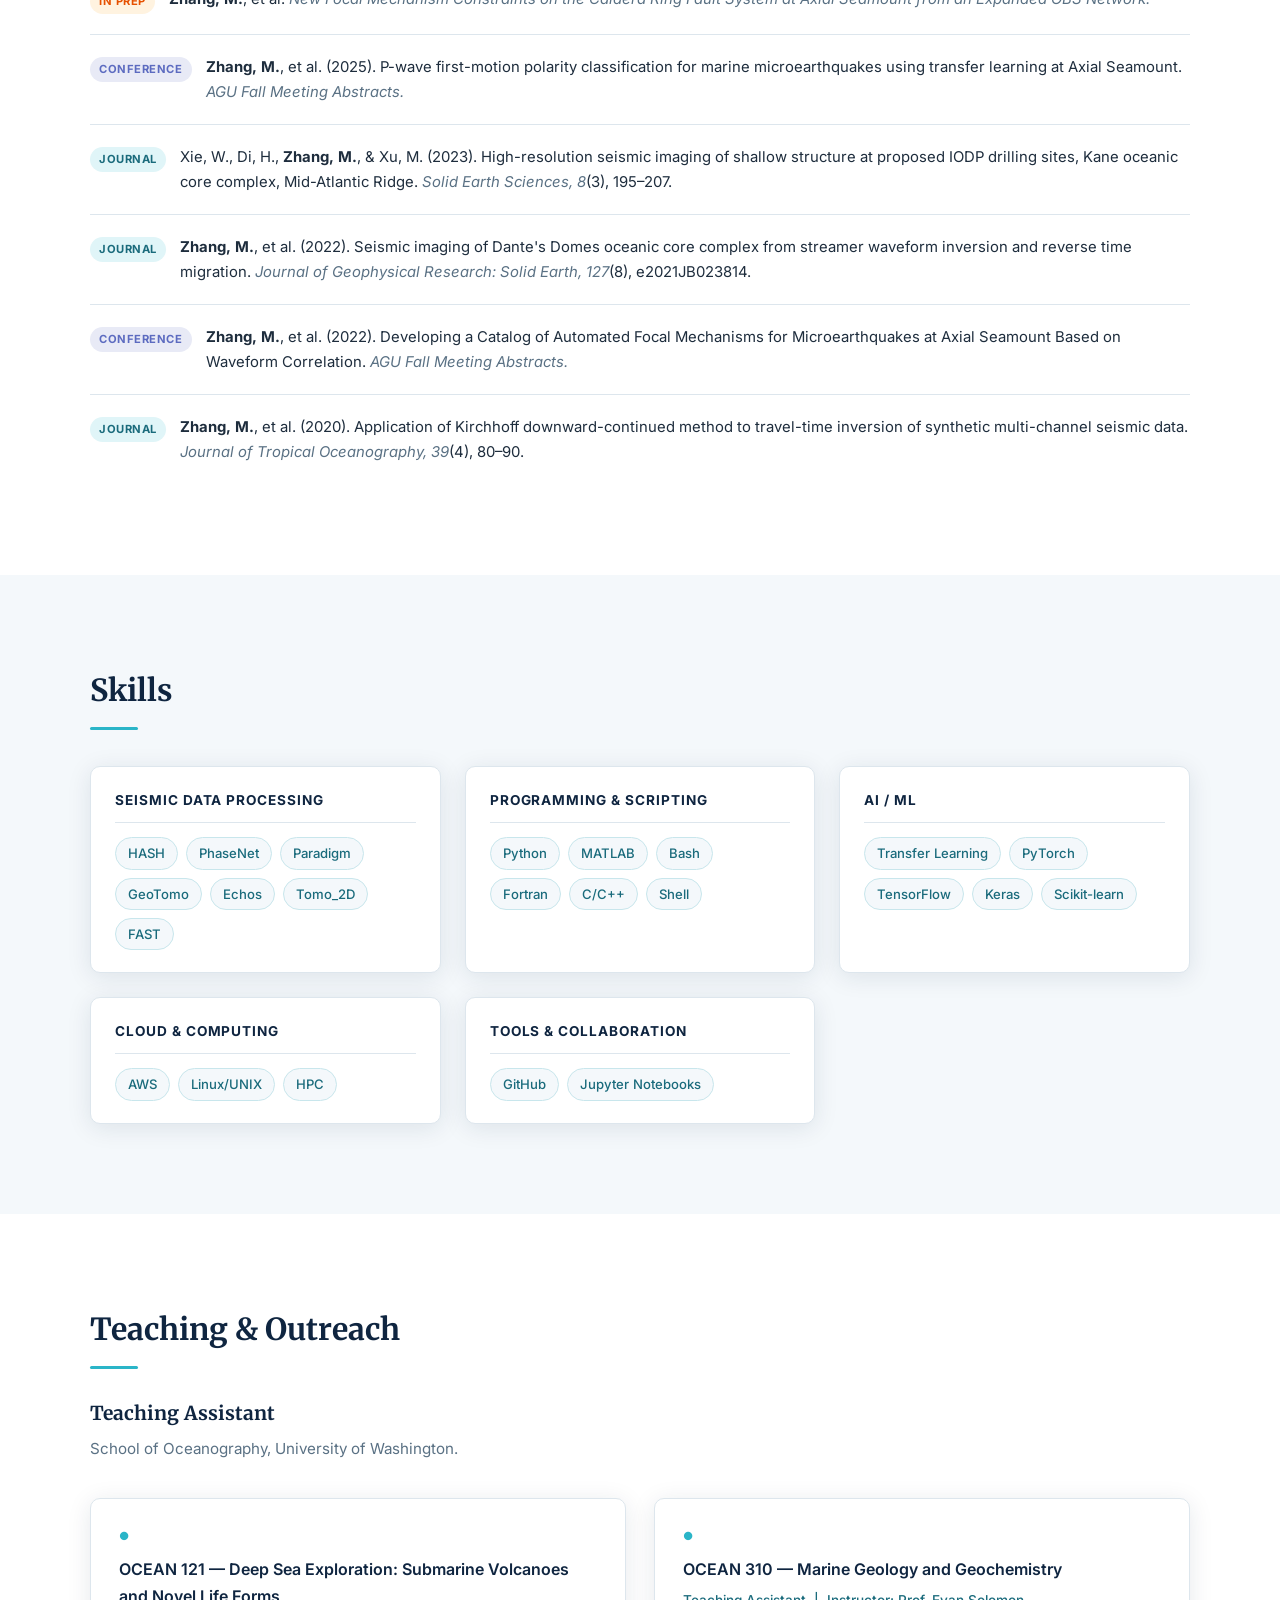
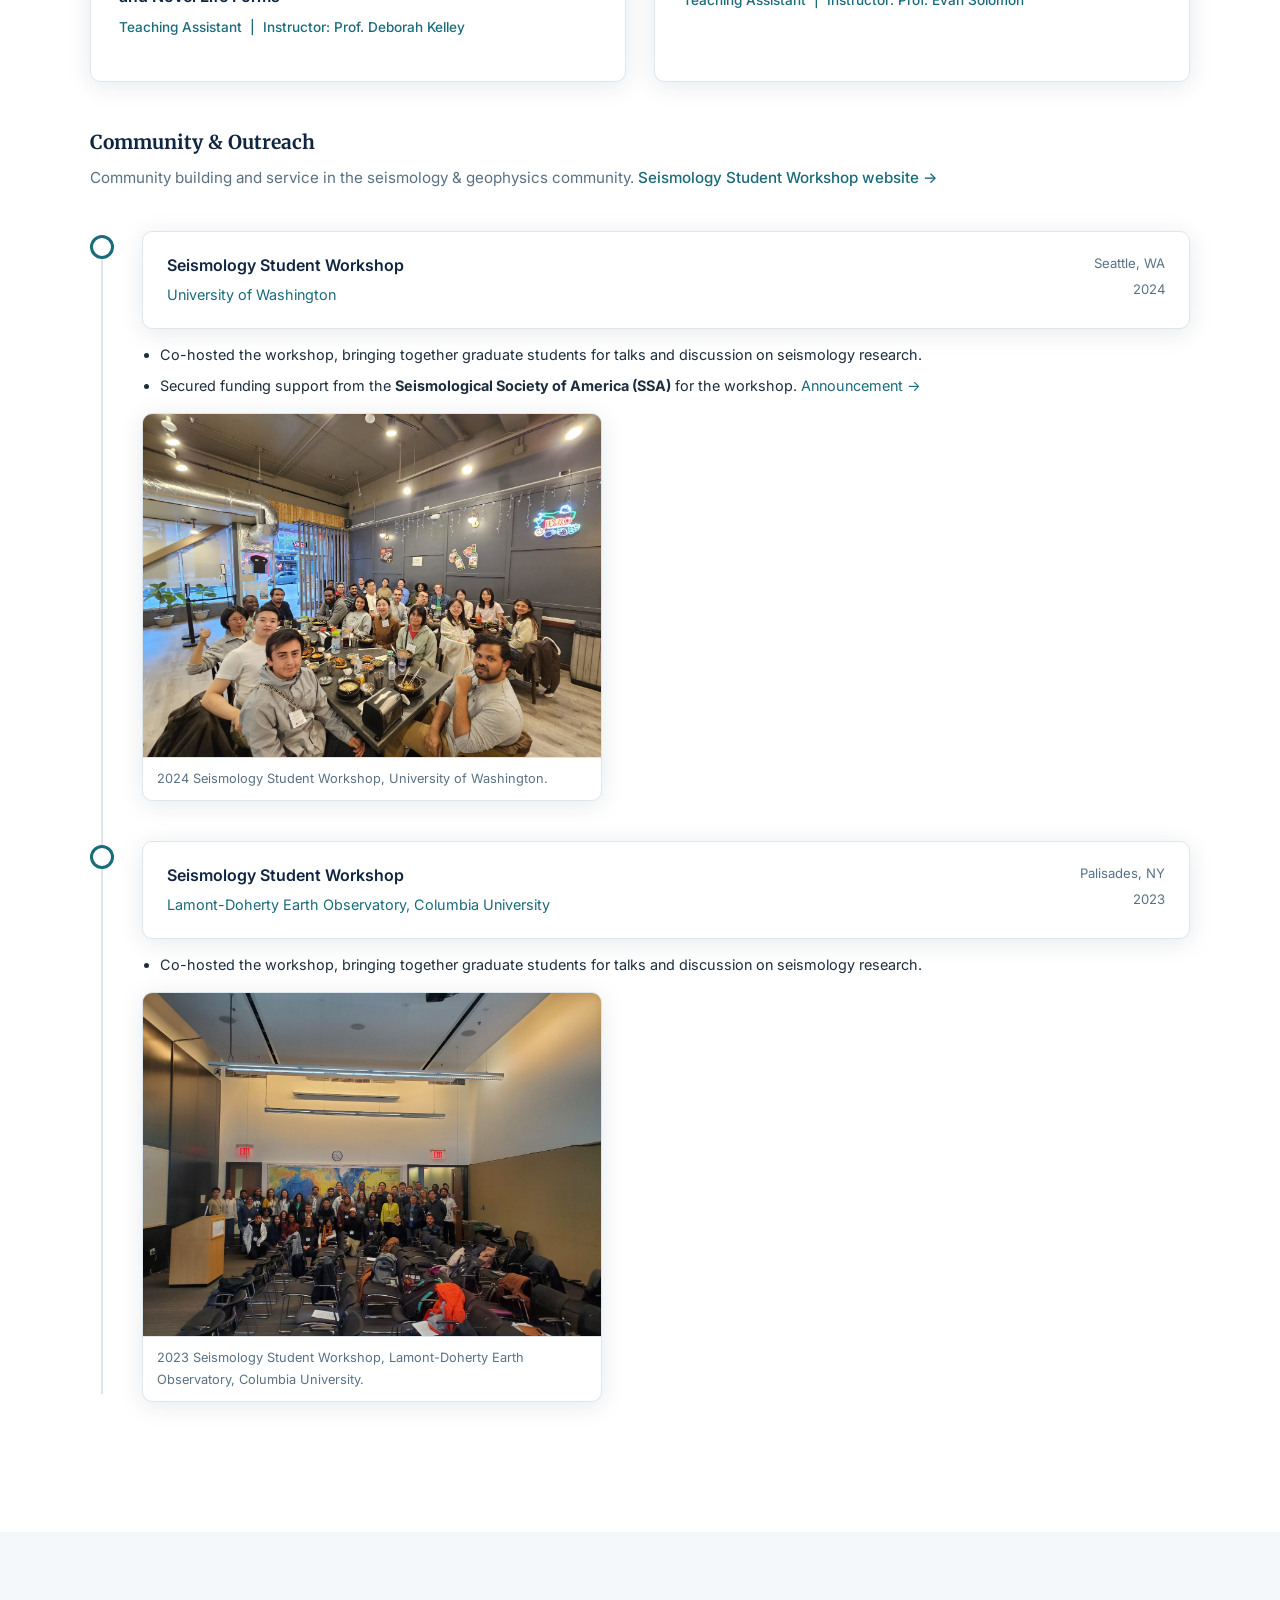
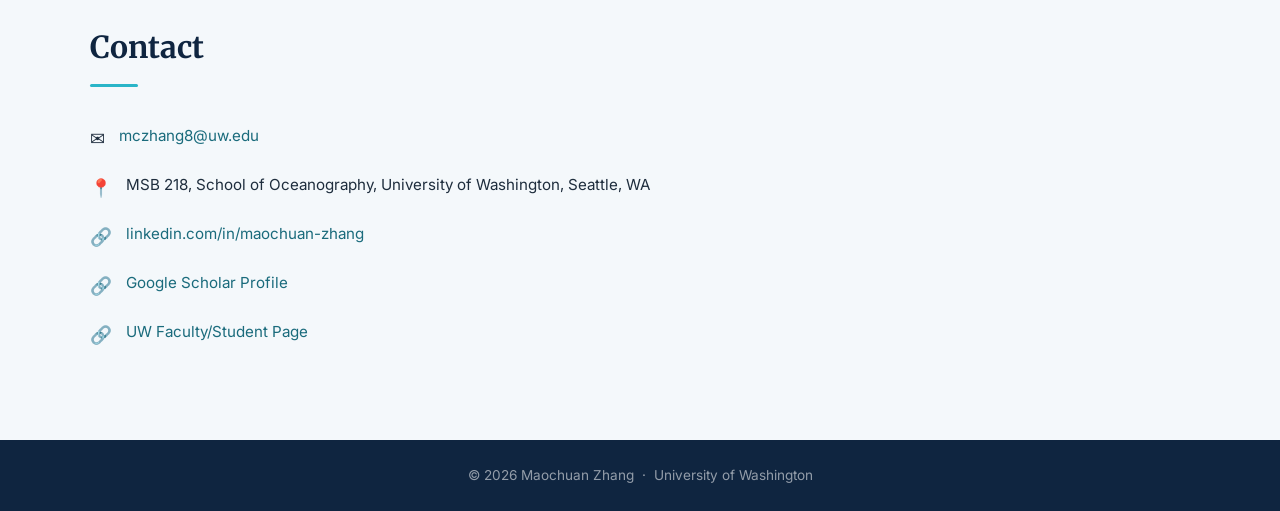
==== commit 48368499: "Add Axial Seamount project link and 3D Explorer card Co-Authored-By: Claude Opus 5.5 <noreply@anthro" ====
--- a/index.html
+++ b/index.html
@@ -204,6 +204,17 @@
       </div>
 
       <div class="research-figures">
+        <h3 class="research-figures-title">Interactive &mdash; Axial Seamount 3D Explorer</h3>
+        <a class="explorer-card" href="http://axial.ocean.washington.edu/Axial3DExplorer.html" target="_blank" rel="noopener">
+          <div class="explorer-text">
+            <h4>Explore Axial Seamount in 3D</h4>
+            <p>An interactive 3D view of Axial Seamount, hosted by the University of Washington Axial Seamount project.</p>
+          </div>
+          <span class="btn btn-primary">Open 3D Explorer &rarr;</span>
+        </a>
+      </div>
+
+      <div class="research-figures">
         <h3 class="research-figures-title">Selected Figures &mdash; Previous Research</h3>
         <div class="research-figures-grid">
           <figure class="research-figure">
@@ -219,7 +230,7 @@
   <section id="fieldwork" class="section section-alt">
     <div class="container">
       <h2 class="section-title">Fieldwork</h2>
-      <p class="section-sub">Research cruises and at-sea expeditions in marine geology &amp; geophysics.</p>
+      <p class="section-sub">Research cruises and at-sea expeditions in marine geology &amp; geophysics. <a href="http://axial.ocean.washington.edu/" target="_blank" rel="noopener">Axial Seamount project website &rarr;</a></p>
 
       <div class="seadays">
         <span class="seadays-num">~130</span>
--- a/style.css
+++ b/style.css
@@ -524,3 +524,20 @@
   .about-stats { grid-template-columns: 1fr 1fr; }
   .hero h1 { font-size: 2rem; }
 }
+
+/* Axial 3D Explorer card */
+.explorer-card {
+  display: flex; align-items: center; justify-content: space-between;
+  gap: 24px; flex-wrap: wrap;
+  padding: 28px 32px;
+  border-radius: var(--radius);
+  background: linear-gradient(135deg, var(--navy), var(--teal));
+  color: var(--white);
+  text-decoration: none;
+  transition: transform 0.2s, box-shadow 0.2s;
+}
+.explorer-card:hover { transform: translateY(-2px); box-shadow: 0 8px 24px rgba(15,37,64,0.25); }
+.explorer-text { flex: 1 1 320px; }
+.explorer-text h4 { font-size: 1.2rem; margin-bottom: 8px; color: var(--white); }
+.explorer-text p { color: rgba(255,255,255,0.85); line-height: 1.6; margin: 0; }
+.explorer-card .btn { flex-shrink: 0; }
